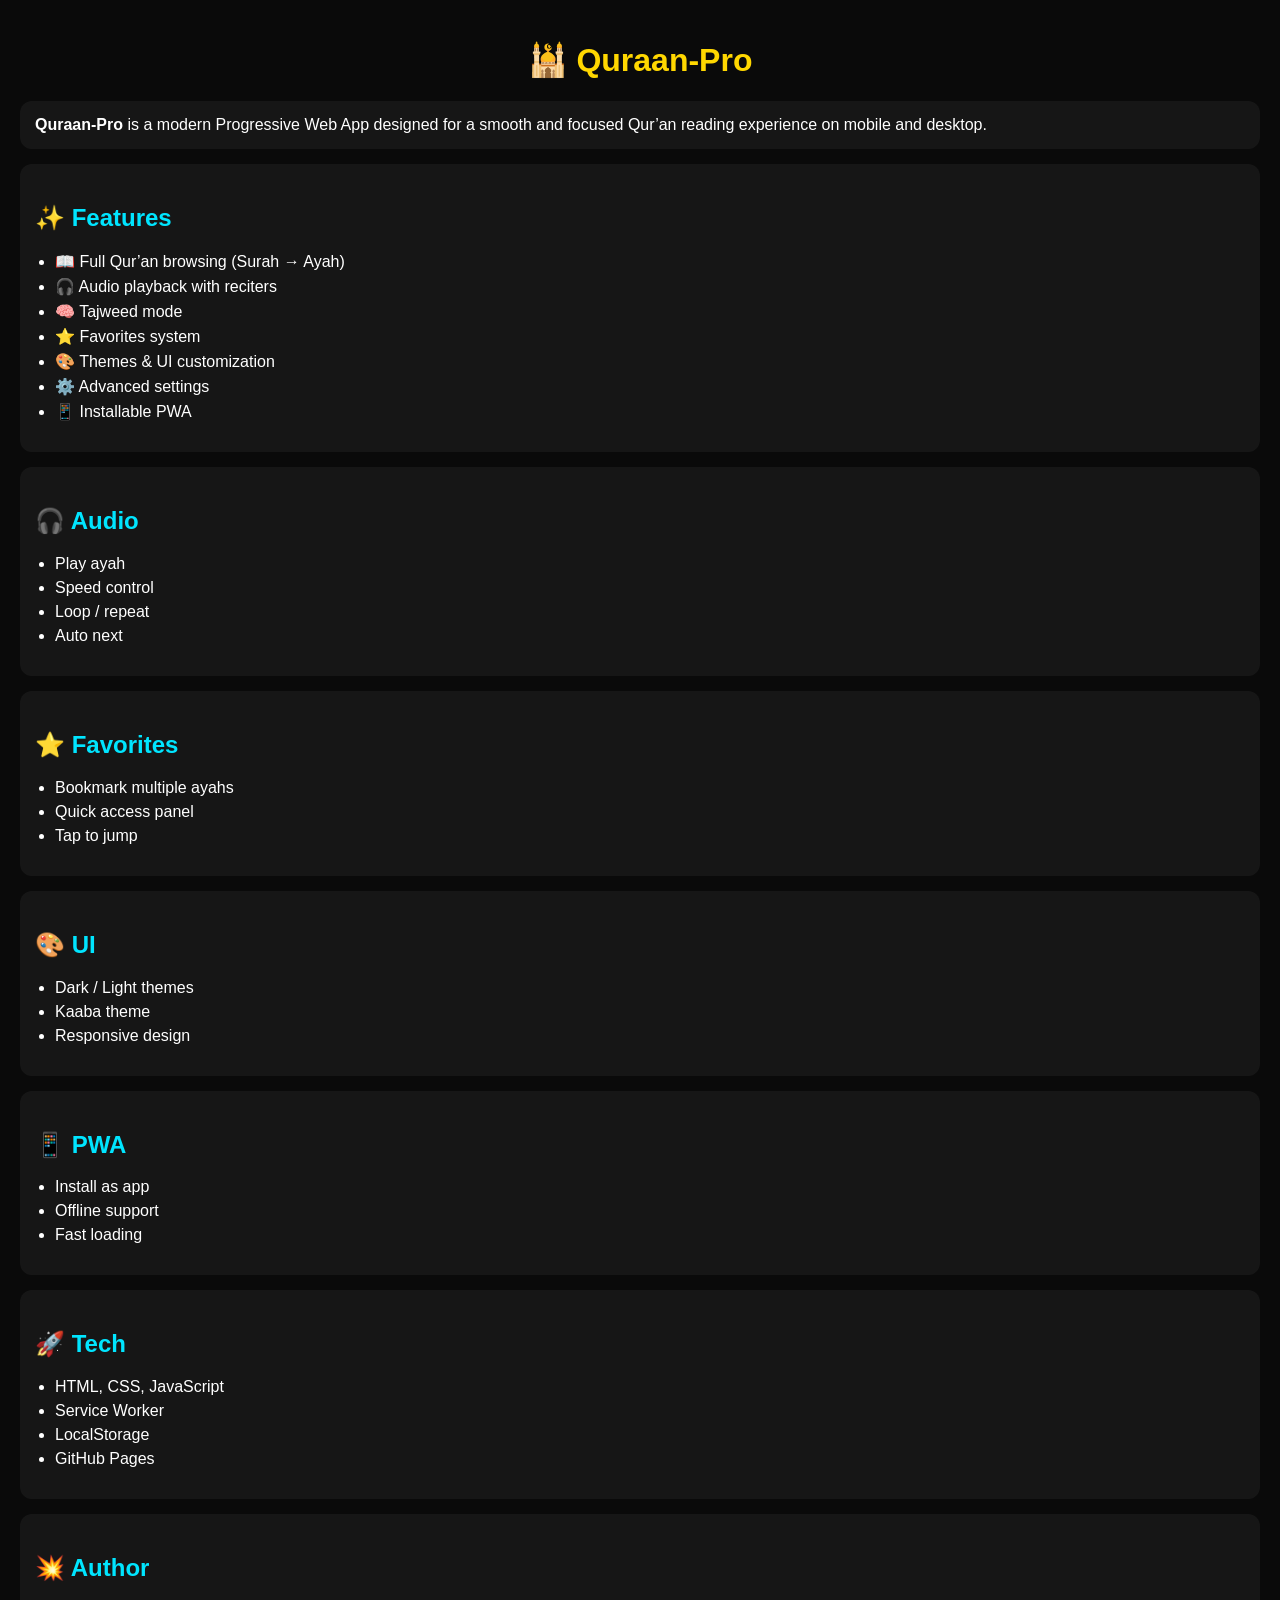
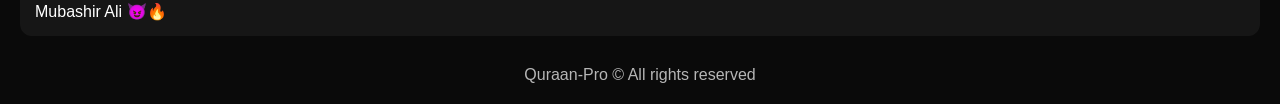
==== about.html @ 19497296 "Create about.html" ====
<!DOCTYPE html>
<html lang="en">
<head>
<meta charset="UTF-8">
<title>Quraan-Pro • About</title>

<style>
body{
 font-family:Arial;
 background:#0a0a0a;
 color:white;
 margin:0;
 padding:20px;
}

h1{
 color:gold;
 text-align:center;
}

h2{
 color:#00e5ff;
 margin-top:25px;
}

.section{
 background:rgba(255,255,255,0.05);
 padding:15px;
 border-radius:12px;
 margin-top:15px;
}

ul{
 padding-left:20px;
}

li{
 margin:6px 0;
}

.footer{
 text-align:center;
 margin-top:30px;
 opacity:0.7;
}
</style>
</head>

<body>

<h1>🕌 Quraan-Pro</h1>

<div class="section">
<b>Quraan-Pro</b> is a modern Progressive Web App designed for a smooth and focused Qur’an reading experience on mobile and desktop.
</div>

<div class="section">
<h2>✨ Features</h2>
<ul>
<li>📖 Full Qur’an browsing (Surah → Ayah)</li>
<li>🎧 Audio playback with reciters</li>
<li>🧠 Tajweed mode</li>
<li>⭐ Favorites system</li>
<li>🎨 Themes & UI customization</li>
<li>⚙️ Advanced settings</li>
<li>📱 Installable PWA</li>
</ul>
</div>

<div class="section">
<h2>🎧 Audio</h2>
<ul>
<li>Play ayah</li>
<li>Speed control</li>
<li>Loop / repeat</li>
<li>Auto next</li>
</ul>
</div>

<div class="section">
<h2>⭐ Favorites</h2>
<ul>
<li>Bookmark multiple ayahs</li>
<li>Quick access panel</li>
<li>Tap to jump</li>
</ul>
</div>

<div class="section">
<h2>🎨 UI</h2>
<ul>
<li>Dark / Light themes</li>
<li>Kaaba theme</li>
<li>Responsive design</li>
</ul>
</div>

<div class="section">
<h2>📱 PWA</h2>
<ul>
<li>Install as app</li>
<li>Offline support</li>
<li>Fast loading</li>
</ul>
</div>

<div class="section">
<h2>🚀 Tech</h2>
<ul>
<li>HTML, CSS, JavaScript</li>
<li>Service Worker</li>
<li>LocalStorage</li>
<li>GitHub Pages</li>
</ul>
</div>

<div class="section">
<h2>💥 Author</h2>
Mubashir Ali 😈🔥
</div>

<div class="footer">
Quraan-Pro © All rights reserved
</div>

</body>
</html>
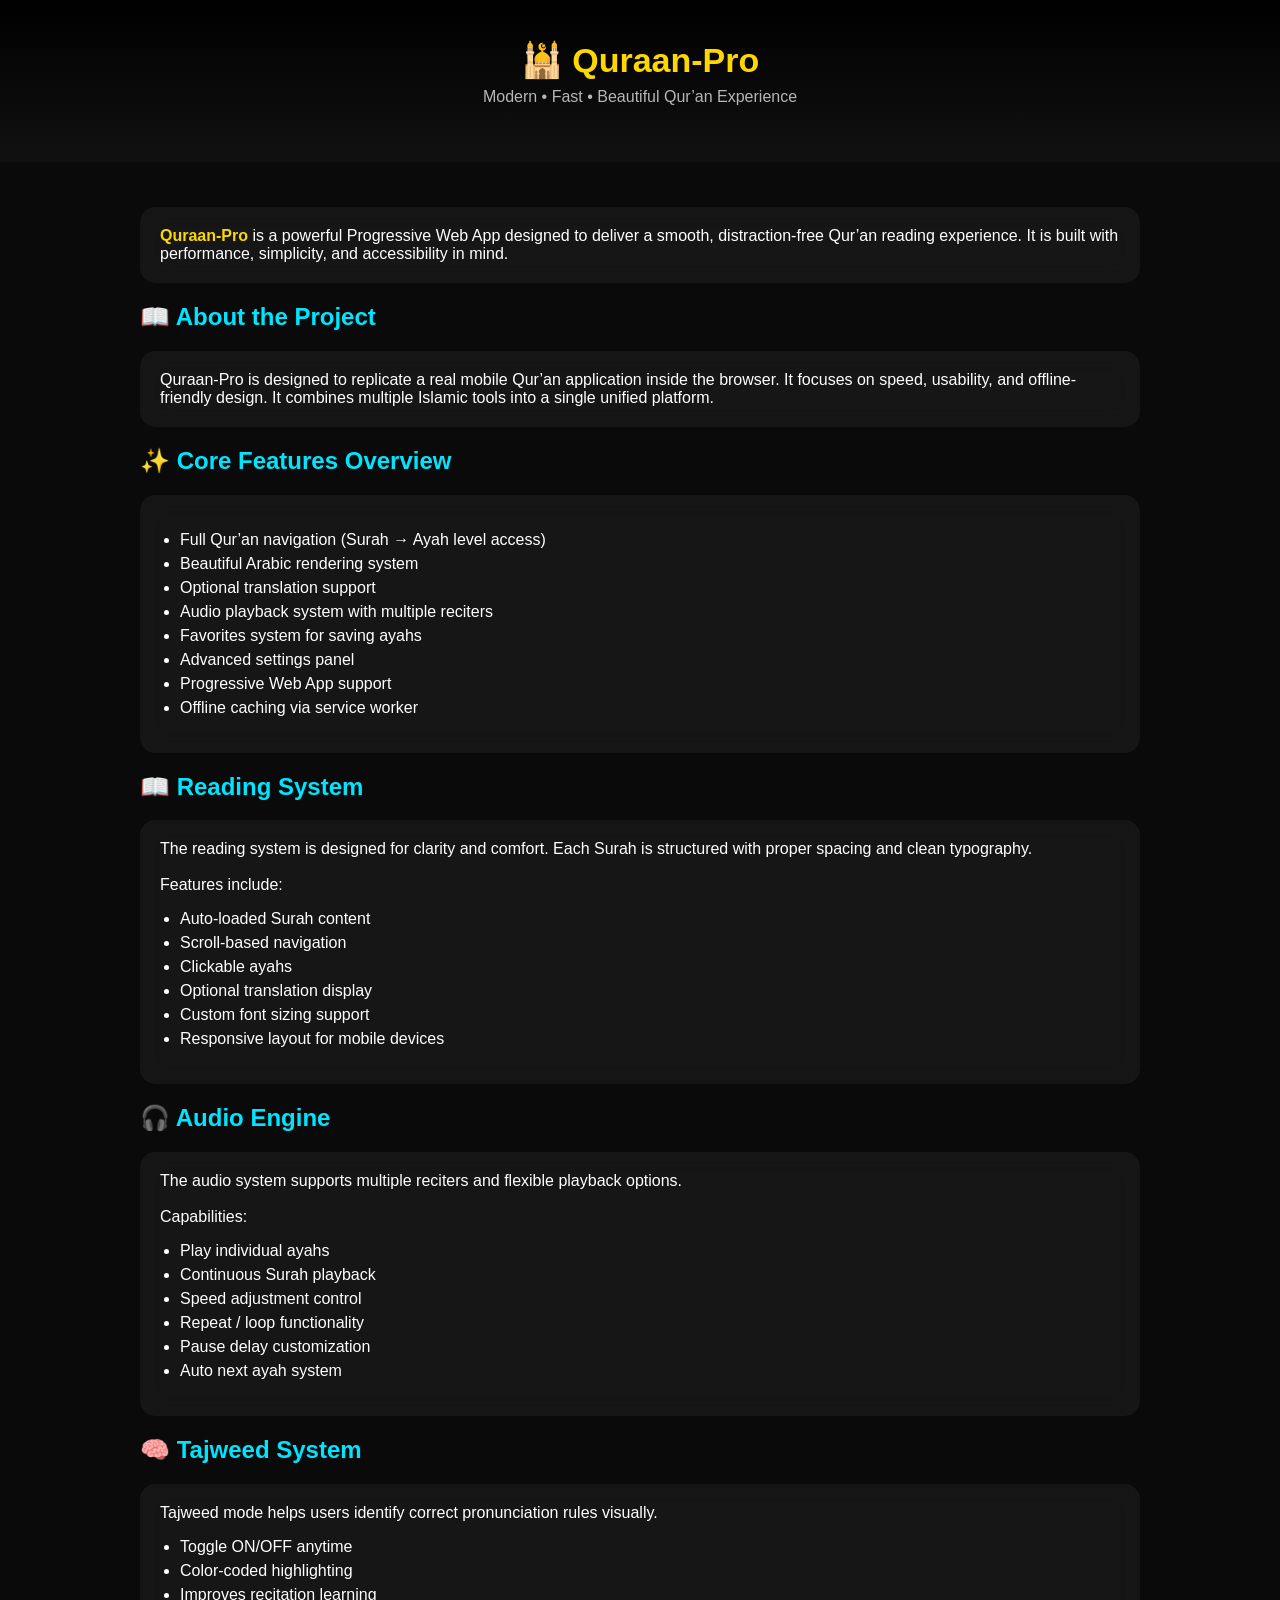
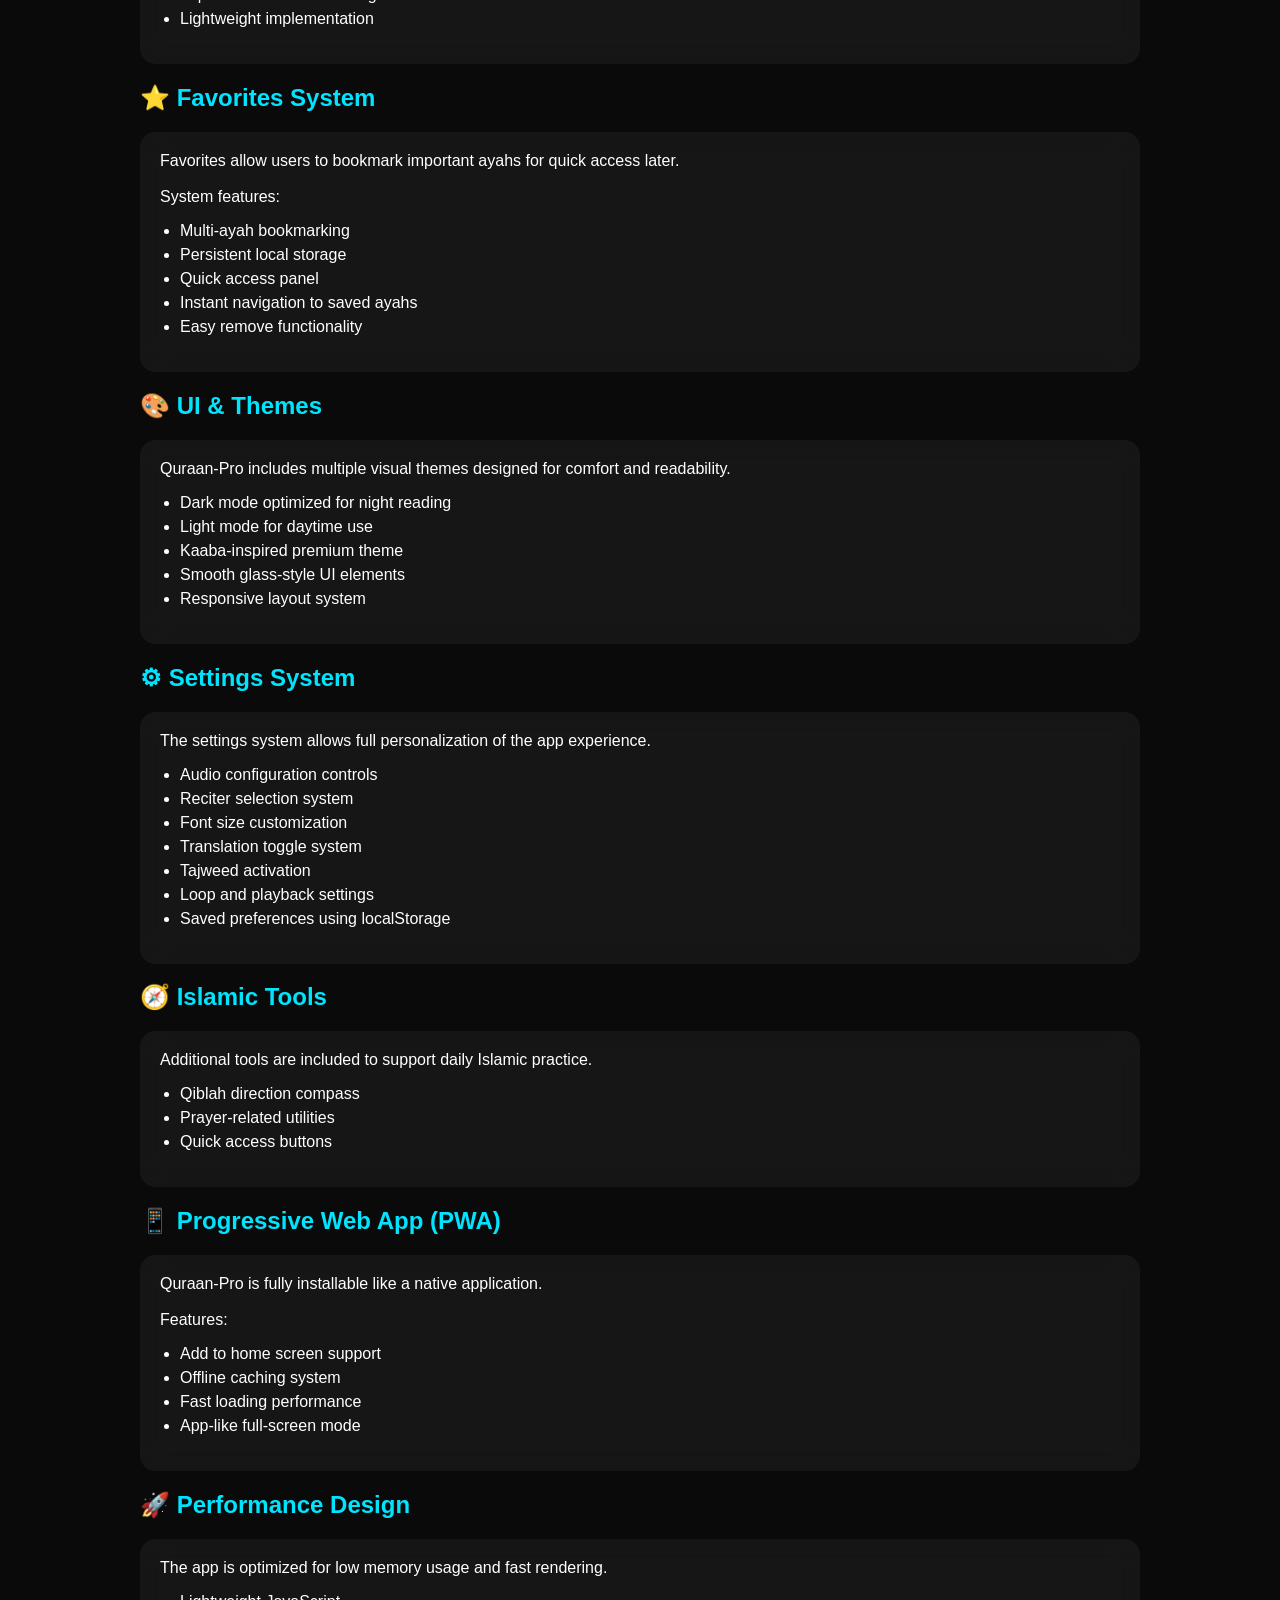
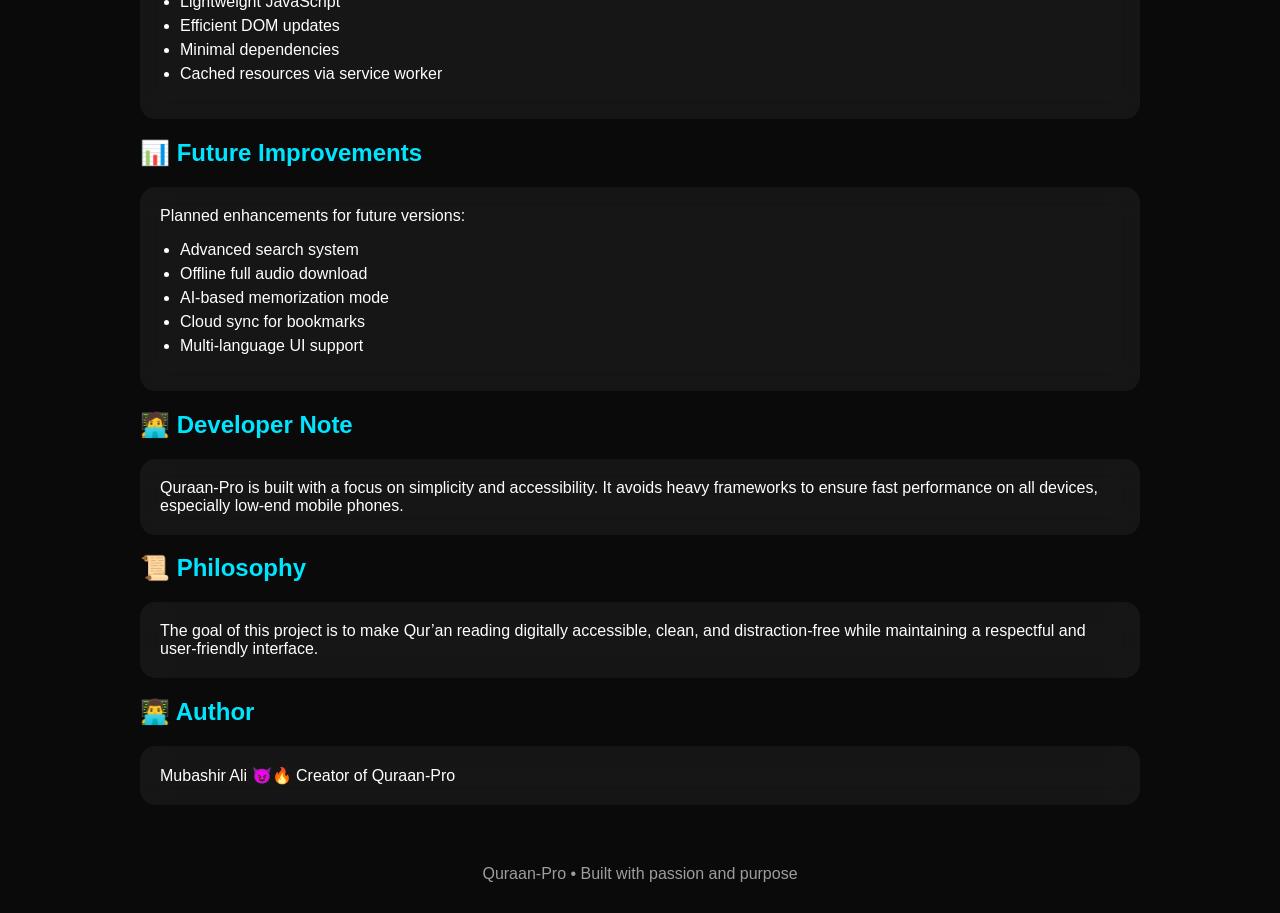
==== commit f4e4e3d0: "Update about.html" ====
--- a/about.html
+++ b/about.html
@@ -3,33 +3,90 @@
 <head>
 <meta charset="UTF-8">
 <title>Quraan-Pro • About</title>
+<meta name="viewport" content="width=device-width, initial-scale=1.0">
 
 <style>
 body{
- font-family:Arial;
+ margin:0;
+ font-family:Segoe UI, Arial;
  background:#0a0a0a;
- color:white;
+ color:#fff;
+}
+
+/* HEADER */
+header{
+ text-align:center;
+ padding:40px 10px;
+ background:linear-gradient(180deg,#000,#111);
+ animation:fadeIn 1s ease;
+}
+
+header h1{
+ color:gold;
+ font-size:34px;
  margin:0;
+}
+
+header p{
+ opacity:0.7;
+ margin-top:8px;
+}
+
+/* SECTION */
+.section{
+ padding:30px 20px;
+ max-width:1000px;
+ margin:auto;
+}
+
+/* CARD */
+.card{
+ background:rgba(255,255,255,0.05);
+ border-radius:15px;
  padding:20px;
-}
-
-h1{
- color:gold;
+ margin-top:15px;
+ backdrop-filter:blur(12px);
+ transition:0.3s;
+ animation:fadeUp 1s ease;
+}
+
+.card:hover{
+ transform:translateY(-5px) scale(1.01);
+ background:rgba(255,255,255,0.08);
+}
+
+/* GRID */
+.grid{
+ display:grid;
+ grid-template-columns:repeat(auto-fit,minmax(200px,1fr));
+ gap:15px;
+}
+
+.feature{
+ background:rgba(255,255,255,0.08);
+ padding:15px;
+ border-radius:12px;
  text-align:center;
-}
-
+ transition:0.3s;
+}
+
+.feature:hover{
+ transform:scale(1.05);
+ background:rgba(255,255,255,0.12);
+}
+
+.feature span{
+ font-size:24px;
+ display:block;
+ margin-bottom:6px;
+}
+
+/* HEADINGS */
 h2{
  color:#00e5ff;
- margin-top:25px;
-}
-
-.section{
- background:rgba(255,255,255,0.05);
- padding:15px;
- border-radius:12px;
- margin-top:15px;
-}
-
+}
+
+/* LIST */
 ul{
  padding-left:20px;
 }
@@ -38,90 +95,218 @@
  margin:6px 0;
 }
 
-.footer{
+/* FOOTER */
+footer{
  text-align:center;
- margin-top:30px;
- opacity:0.7;
-}
+ padding:30px;
+ opacity:0.6;
+}
+
+/* ANIMATIONS (NO JS) */
+@keyframes fadeIn{
+ from{opacity:0;}
+ to{opacity:1;}
+}
+
+@keyframes fadeUp{
+ from{
+  opacity:0;
+  transform:translateY(40px);
+ }
+ to{
+  opacity:1;
+  transform:translateY(0);
+ }
+}
+
+/* STAGGER EFFECT */
+.card:nth-child(1){animation-delay:0.1s}
+.card:nth-child(2){animation-delay:0.2s}
+.card:nth-child(3){animation-delay:0.3s}
+.card:nth-child(4){animation-delay:0.4s}
+.card:nth-child(5){animation-delay:0.5s}
 </style>
 </head>
 
 <body>
 
+<header>
 <h1>🕌 Quraan-Pro</h1>
+<p>Modern • Fast • Beautiful Qur’an Experience</p>
+</header>
 
 <div class="section">
-<b>Quraan-Pro</b> is a modern Progressive Web App designed for a smooth and focused Qur’an reading experience on mobile and desktop.
-</div>
-
-<div class="section">
-<h2>✨ Features</h2>
-<ul>
-<li>📖 Full Qur’an browsing (Surah → Ayah)</li>
-<li>🎧 Audio playback with reciters</li>
-<li>🧠 Tajweed mode</li>
-<li>⭐ Favorites system</li>
-<li>🎨 Themes & UI customization</li>
-<li>⚙️ Advanced settings</li>
-<li>📱 Installable PWA</li>
-</ul>
-</div>
-
-<div class="section">
-<h2>🎧 Audio</h2>
-<ul>
-<li>Play ayah</li>
-<li>Speed control</li>
-<li>Loop / repeat</li>
-<li>Auto next</li>
-</ul>
-</div>
-
-<div class="section">
-<h2>⭐ Favorites</h2>
-<ul>
-<li>Bookmark multiple ayahs</li>
+
+<div class="card">
+<b style="color:gold;">Quraan-Pro</b> is a powerful Progressive Web App designed to deliver a smooth, distraction-free Qur’an reading experience. It is built with performance, simplicity, and accessibility in mind.
+</div>
+
+<h2>📖 About the Project</h2>
+<div class="card">
+Quraan-Pro is designed to replicate a real mobile Qur’an application inside the browser. It focuses on speed, usability, and offline-friendly design. It combines multiple Islamic tools into a single unified platform.
+</div>
+
+<h2>✨ Core Features Overview</h2>
+<div class="card">
+<ul>
+<li>Full Qur’an navigation (Surah → Ayah level access)</li>
+<li>Beautiful Arabic rendering system</li>
+<li>Optional translation support</li>
+<li>Audio playback system with multiple reciters</li>
+<li>Favorites system for saving ayahs</li>
+<li>Advanced settings panel</li>
+<li>Progressive Web App support</li>
+<li>Offline caching via service worker</li>
+</ul>
+</div>
+
+<h2>📖 Reading System</h2>
+<div class="card">
+The reading system is designed for clarity and comfort. Each Surah is structured with proper spacing and clean typography.
+<br><br>
+Features include:
+<ul>
+<li>Auto-loaded Surah content</li>
+<li>Scroll-based navigation</li>
+<li>Clickable ayahs</li>
+<li>Optional translation display</li>
+<li>Custom font sizing support</li>
+<li>Responsive layout for mobile devices</li>
+</ul>
+</div>
+
+<h2>🎧 Audio Engine</h2>
+<div class="card">
+The audio system supports multiple reciters and flexible playback options.
+<br><br>
+Capabilities:
+<ul>
+<li>Play individual ayahs</li>
+<li>Continuous Surah playback</li>
+<li>Speed adjustment control</li>
+<li>Repeat / loop functionality</li>
+<li>Pause delay customization</li>
+<li>Auto next ayah system</li>
+</ul>
+</div>
+
+<h2>🧠 Tajweed System</h2>
+<div class="card">
+Tajweed mode helps users identify correct pronunciation rules visually.
+<ul>
+<li>Toggle ON/OFF anytime</li>
+<li>Color-coded highlighting</li>
+<li>Improves recitation learning</li>
+<li>Lightweight implementation</li>
+</ul>
+</div>
+
+<h2>⭐ Favorites System</h2>
+<div class="card">
+Favorites allow users to bookmark important ayahs for quick access later.
+<br><br>
+System features:
+<ul>
+<li>Multi-ayah bookmarking</li>
+<li>Persistent local storage</li>
 <li>Quick access panel</li>
-<li>Tap to jump</li>
-</ul>
-</div>
-
-<div class="section">
-<h2>🎨 UI</h2>
-<ul>
-<li>Dark / Light themes</li>
-<li>Kaaba theme</li>
-<li>Responsive design</li>
-</ul>
-</div>
-
-<div class="section">
-<h2>📱 PWA</h2>
-<ul>
-<li>Install as app</li>
-<li>Offline support</li>
-<li>Fast loading</li>
-</ul>
-</div>
-
-<div class="section">
-<h2>🚀 Tech</h2>
-<ul>
-<li>HTML, CSS, JavaScript</li>
-<li>Service Worker</li>
-<li>LocalStorage</li>
-<li>GitHub Pages</li>
-</ul>
-</div>
-
-<div class="section">
-<h2>💥 Author</h2>
-Mubashir Ali 😈🔥
-</div>
-
-<div class="footer">
-Quraan-Pro © All rights reserved
-</div>
-
+<li>Instant navigation to saved ayahs</li>
+<li>Easy remove functionality</li>
+</ul>
+</div>
+
+<h2>🎨 UI & Themes</h2>
+<div class="card">
+Quraan-Pro includes multiple visual themes designed for comfort and readability.
+<ul>
+<li>Dark mode optimized for night reading</li>
+<li>Light mode for daytime use</li>
+<li>Kaaba-inspired premium theme</li>
+<li>Smooth glass-style UI elements</li>
+<li>Responsive layout system</li>
+</ul>
+</div>
+
+<h2>⚙ Settings System</h2>
+<div class="card">
+The settings system allows full personalization of the app experience.
+<ul>
+<li>Audio configuration controls</li>
+<li>Reciter selection system</li>
+<li>Font size customization</li>
+<li>Translation toggle system</li>
+<li>Tajweed activation</li>
+<li>Loop and playback settings</li>
+<li>Saved preferences using localStorage</li>
+</ul>
+</div>
+
+<h2>🧭 Islamic Tools</h2>
+<div class="card">
+Additional tools are included to support daily Islamic practice.
+<ul>
+<li>Qiblah direction compass</li>
+<li>Prayer-related utilities</li>
+<li>Quick access buttons</li>
+</ul>
+</div>
+
+<h2>📱 Progressive Web App (PWA)</h2>
+<div class="card">
+Quraan-Pro is fully installable like a native application.
+<br><br>
+Features:
+<ul>
+<li>Add to home screen support</li>
+<li>Offline caching system</li>
+<li>Fast loading performance</li>
+<li>App-like full-screen mode</li>
+</ul>
+</div>
+
+<h2>🚀 Performance Design</h2>
+<div class="card">
+The app is optimized for low memory usage and fast rendering.
+<ul>
+<li>Lightweight JavaScript</li>
+<li>Efficient DOM updates</li>
+<li>Minimal dependencies</li>
+<li>Cached resources via service worker</li>
+</ul>
+</div>
+
+<h2>📊 Future Improvements</h2>
+<div class="card">
+Planned enhancements for future versions:
+<ul>
+<li>Advanced search system</li>
+<li>Offline full audio download</li>
+<li>AI-based memorization mode</li>
+<li>Cloud sync for bookmarks</li>
+<li>Multi-language UI support</li>
+</ul>
+</div>
+
+<h2>🧑‍💻 Developer Note</h2>
+<div class="card">
+Quraan-Pro is built with a focus on simplicity and accessibility. It avoids heavy frameworks to ensure fast performance on all devices, especially low-end mobile phones.
+</div>
+
+<h2>📜 Philosophy</h2>
+<div class="card">
+The goal of this project is to make Qur’an reading digitally accessible, clean, and distraction-free while maintaining a respectful and user-friendly interface.
+</div>
+
+<h2>👨‍💻 Author</h2>
+<div class="card">
+Mubashir Ali 😈🔥  
+Creator of Quraan-Pro
+</div>
+
+</div>
+
+<footer>
+Quraan-Pro • Built with passion and purpose
+</footer>
 </body>
 </html>
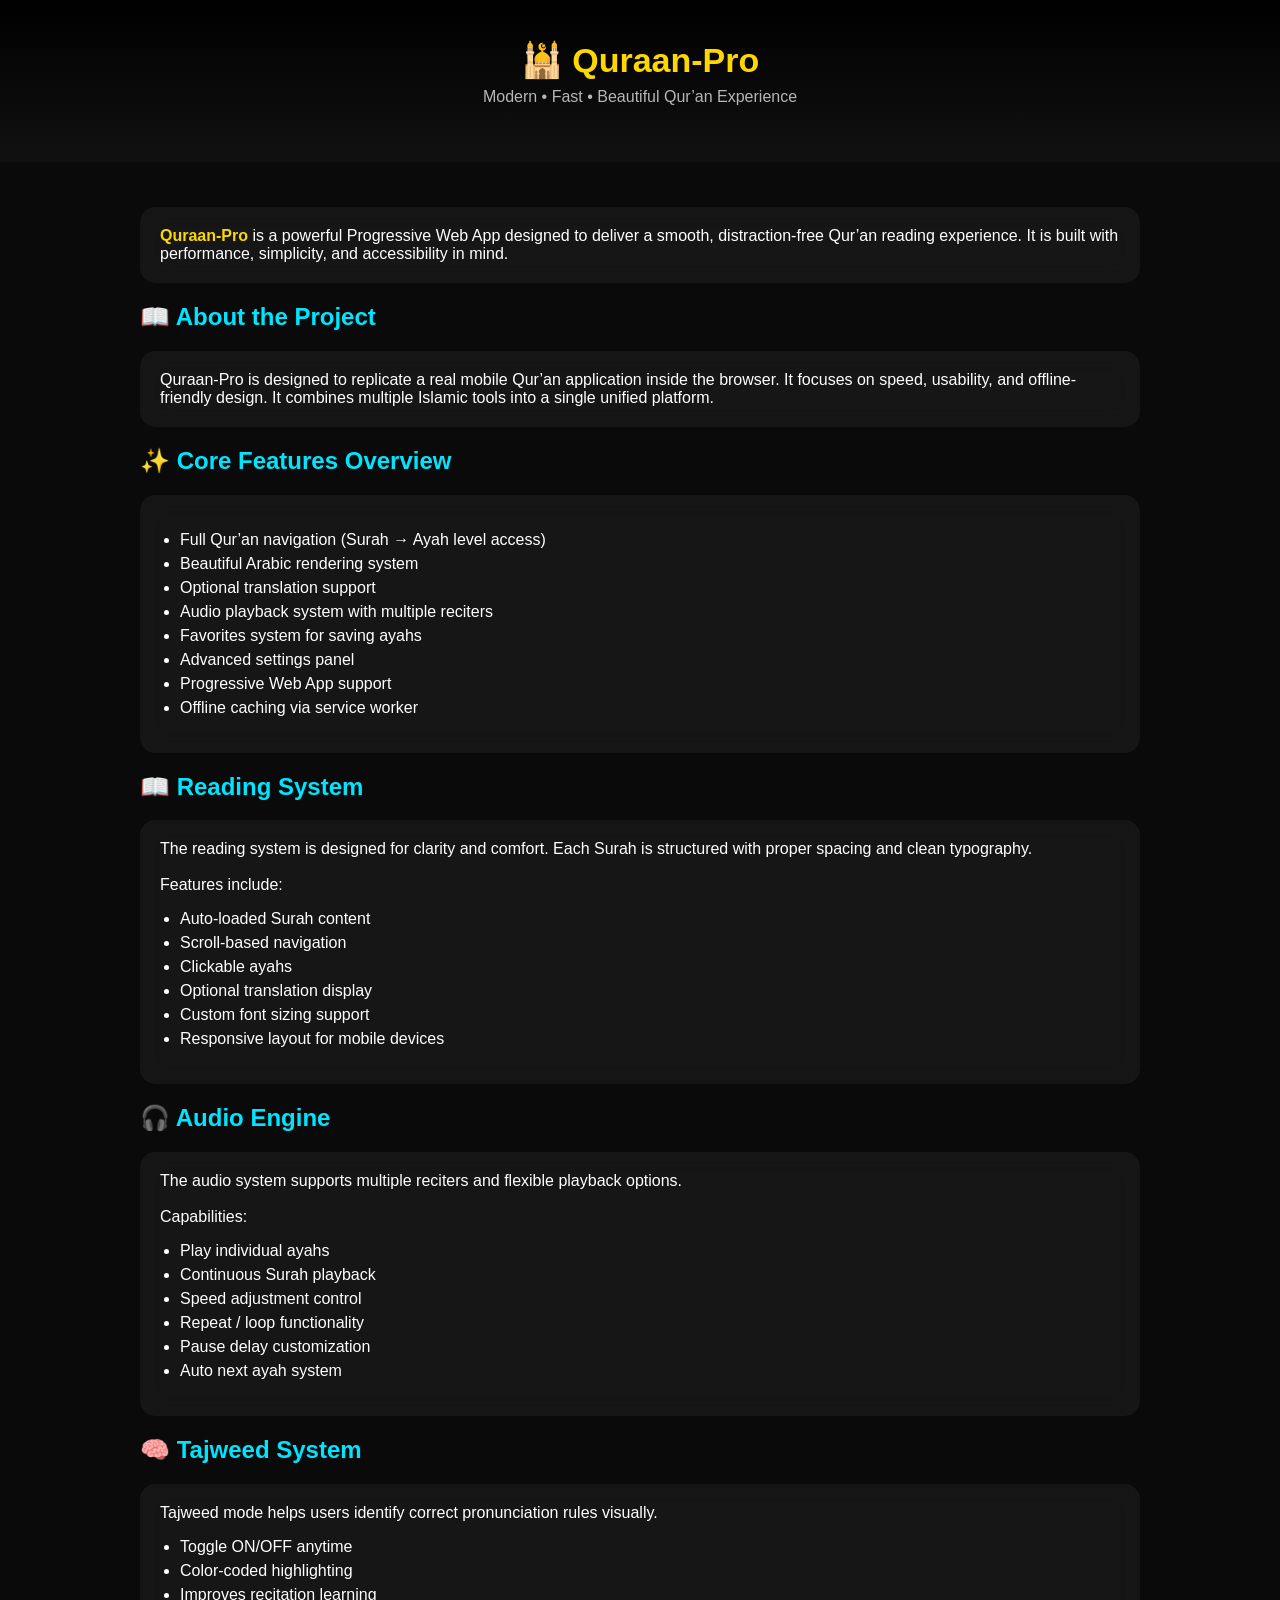
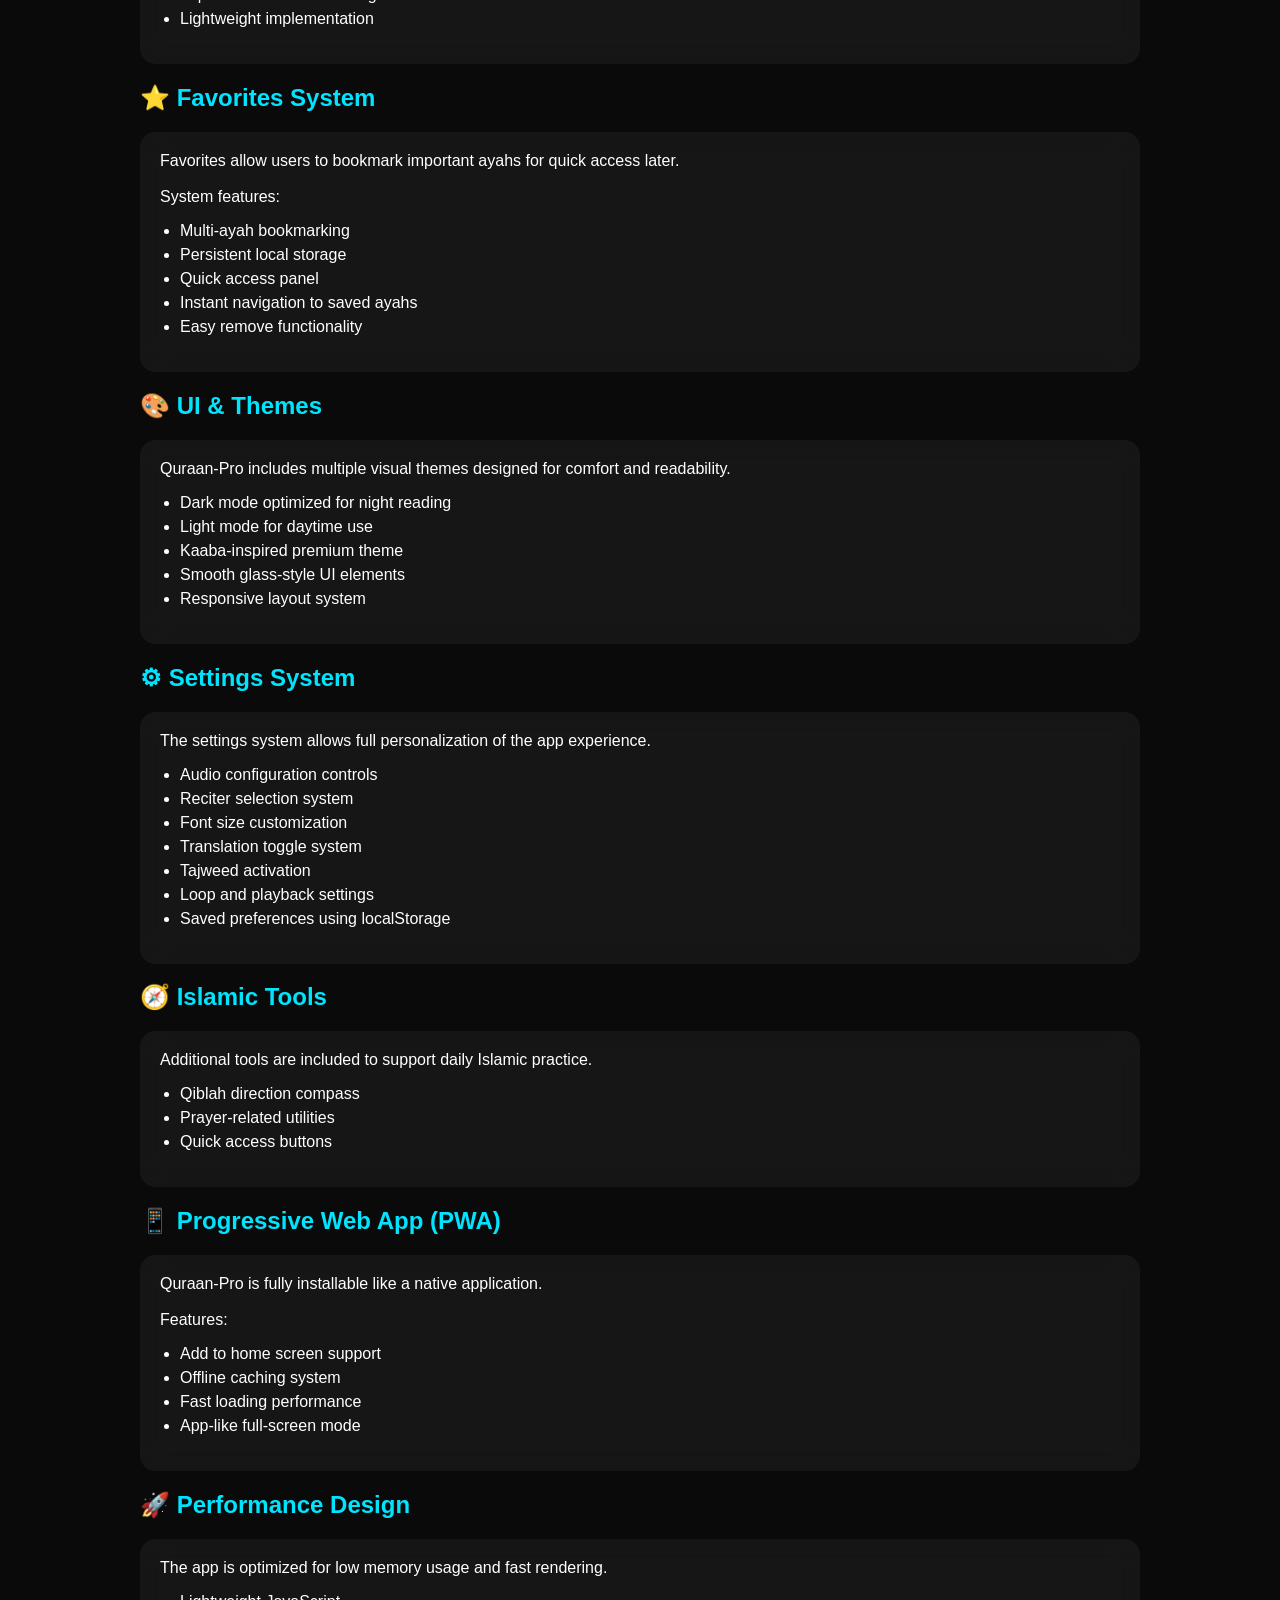
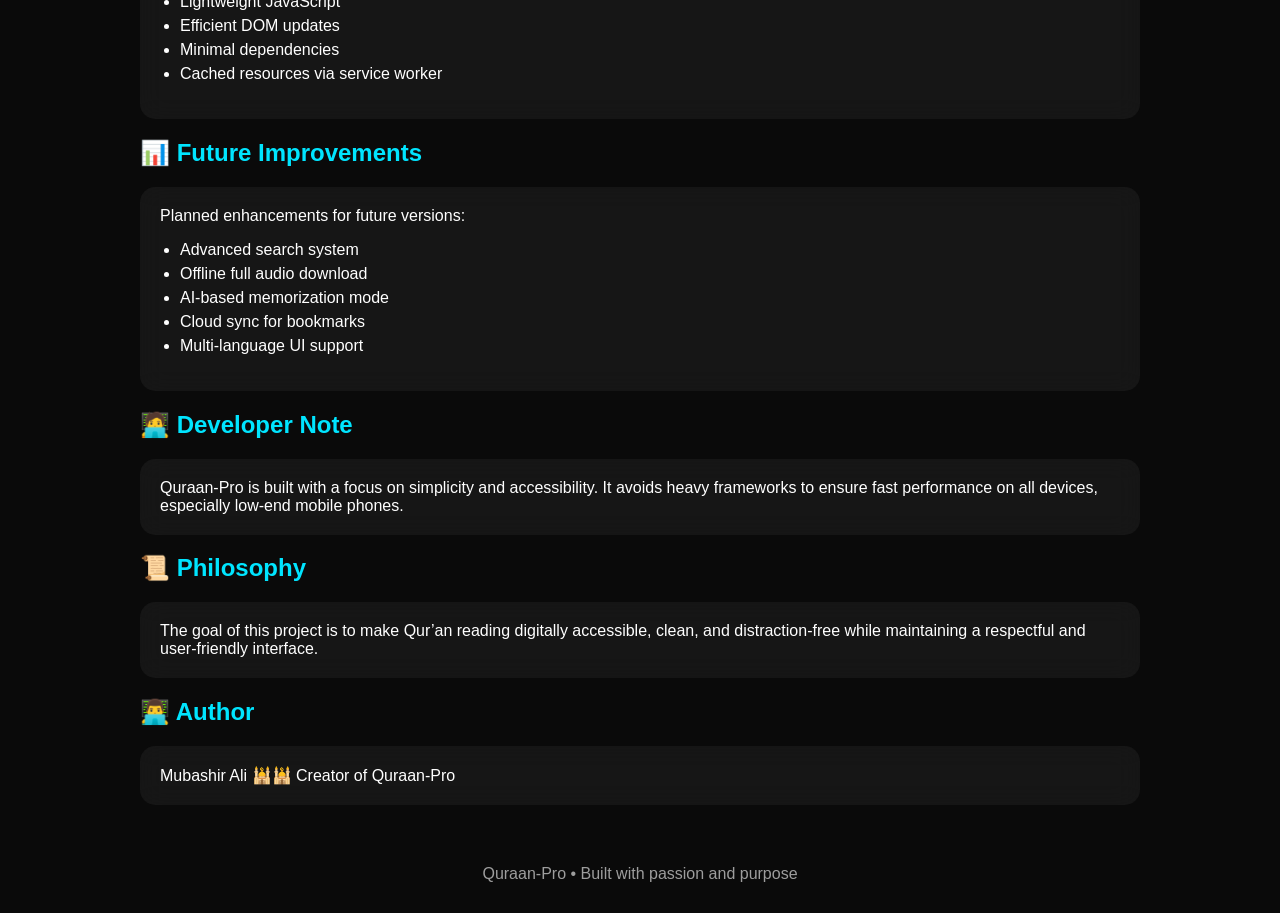
==== commit 9325ae4e: "Update about.html" ====
--- a/about.html
+++ b/about.html
@@ -299,7 +299,7 @@
 
 <h2>👨‍💻 Author</h2>
 <div class="card">
-Mubashir Ali 😈🔥  
+Mubashir Ali 🕌🕌  
 Creator of Quraan-Pro
 </div>
 
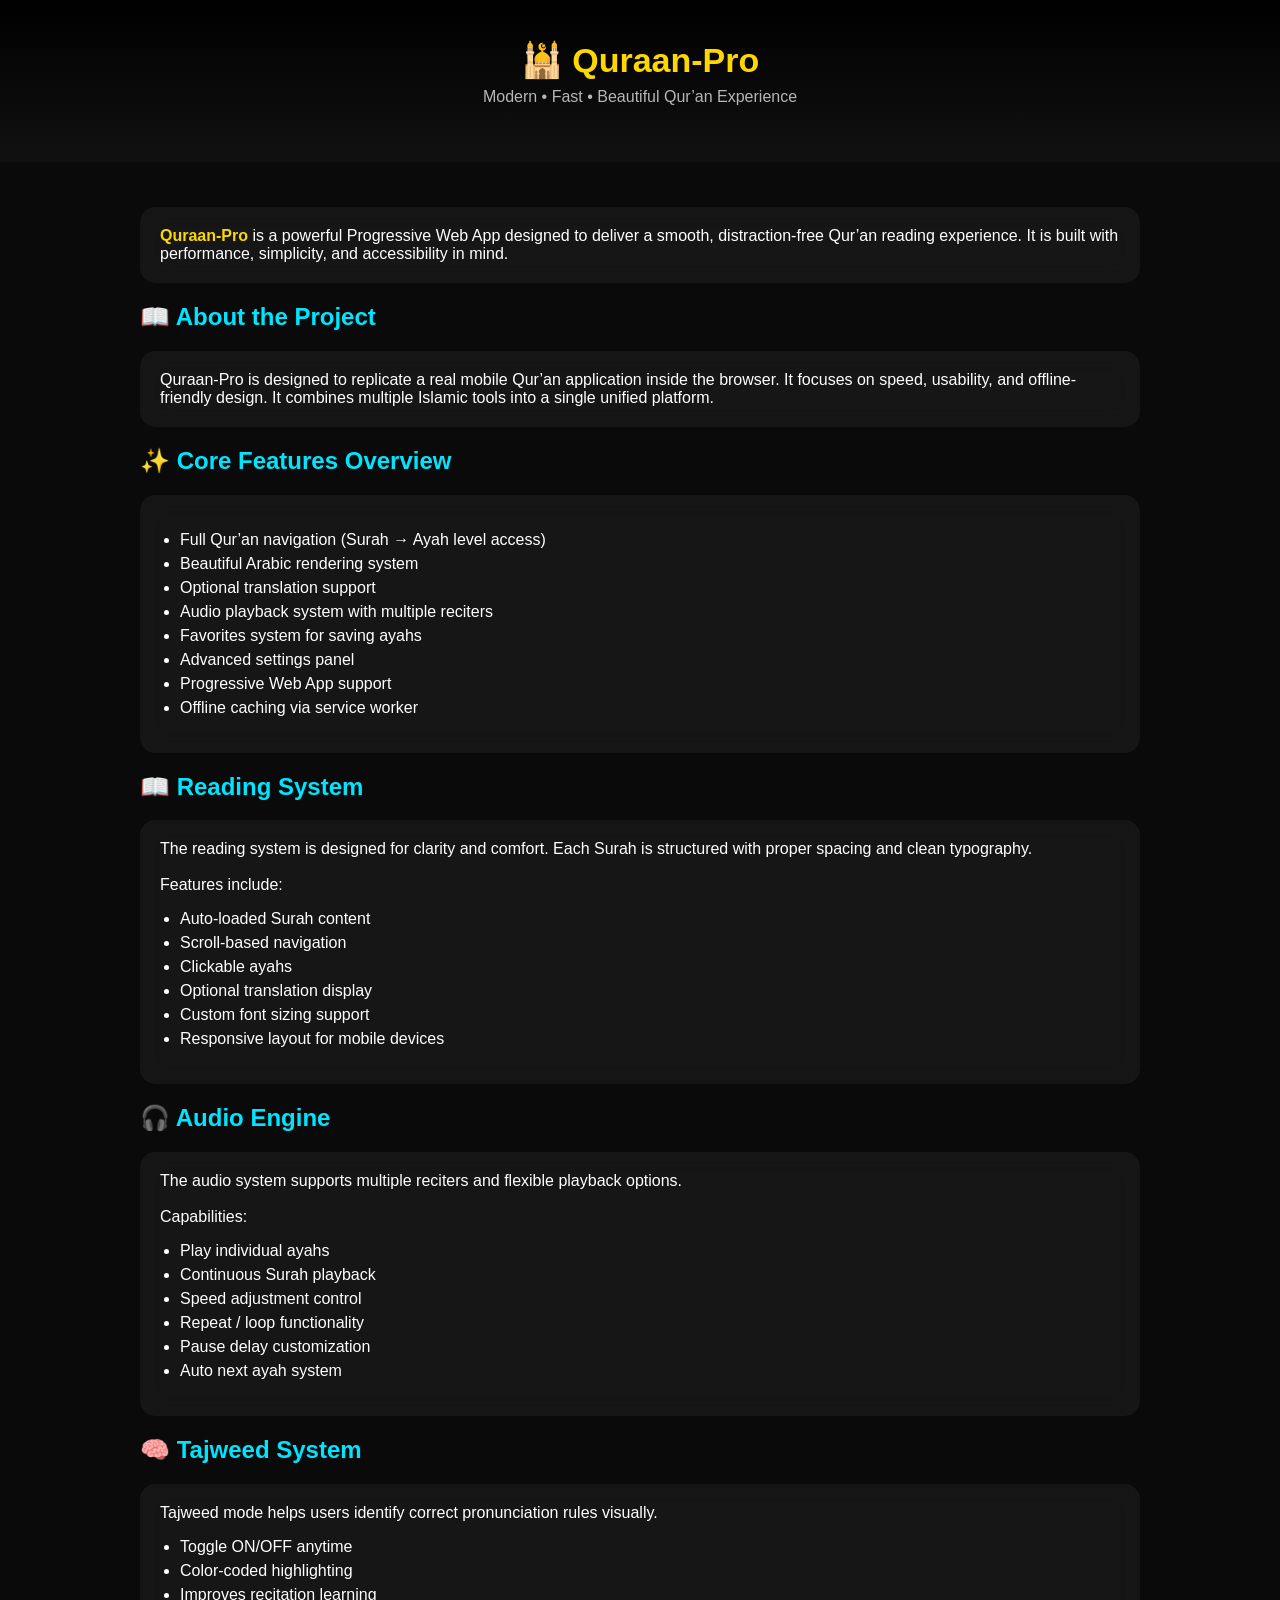
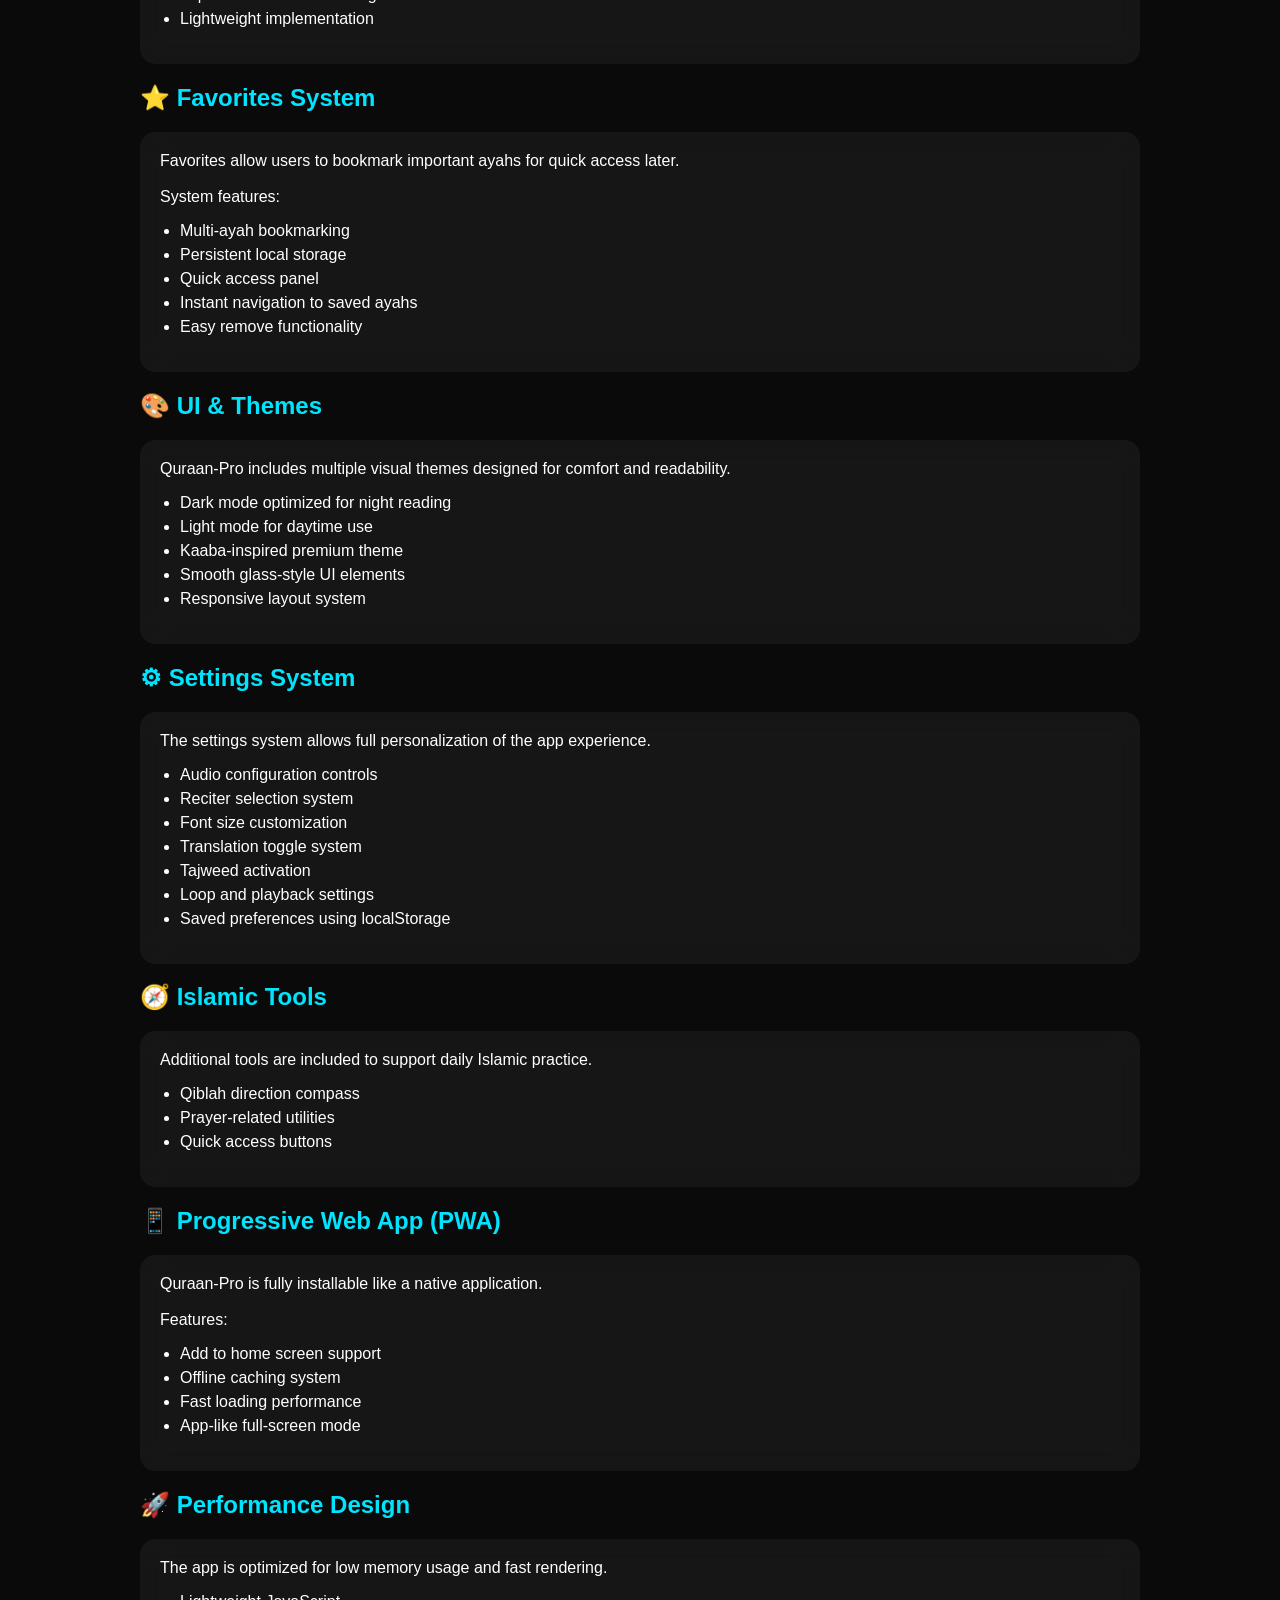
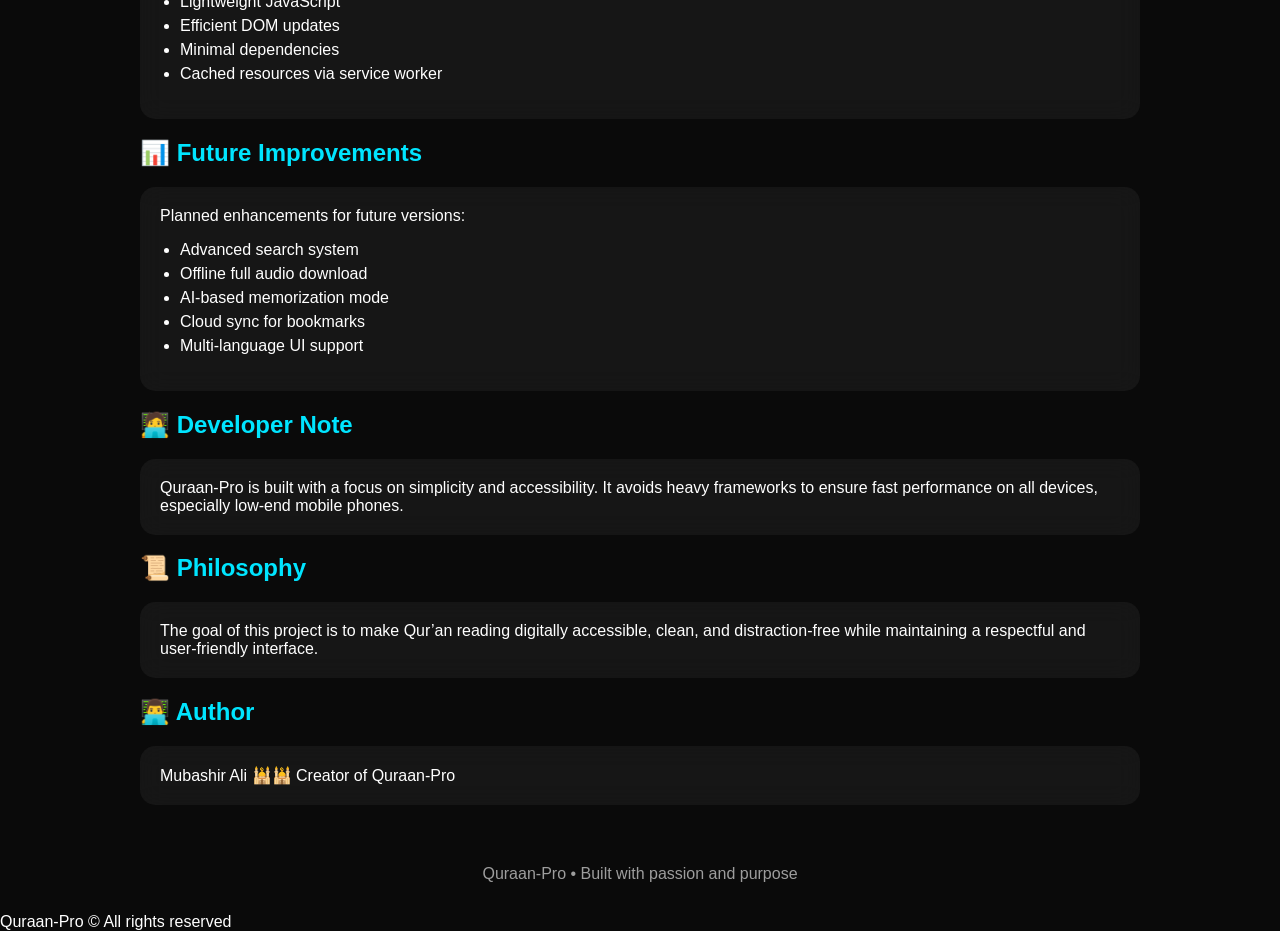
==== commit 63e282d3: "Update about.html" ====
--- a/about.html
+++ b/about.html
@@ -308,5 +308,9 @@
 <footer>
 Quraan-Pro • Built with passion and purpose
 </footer>
+ <div class="footer">
+Quraan-Pro © All rights reserved
+</div>
+
 </body>
 </html>
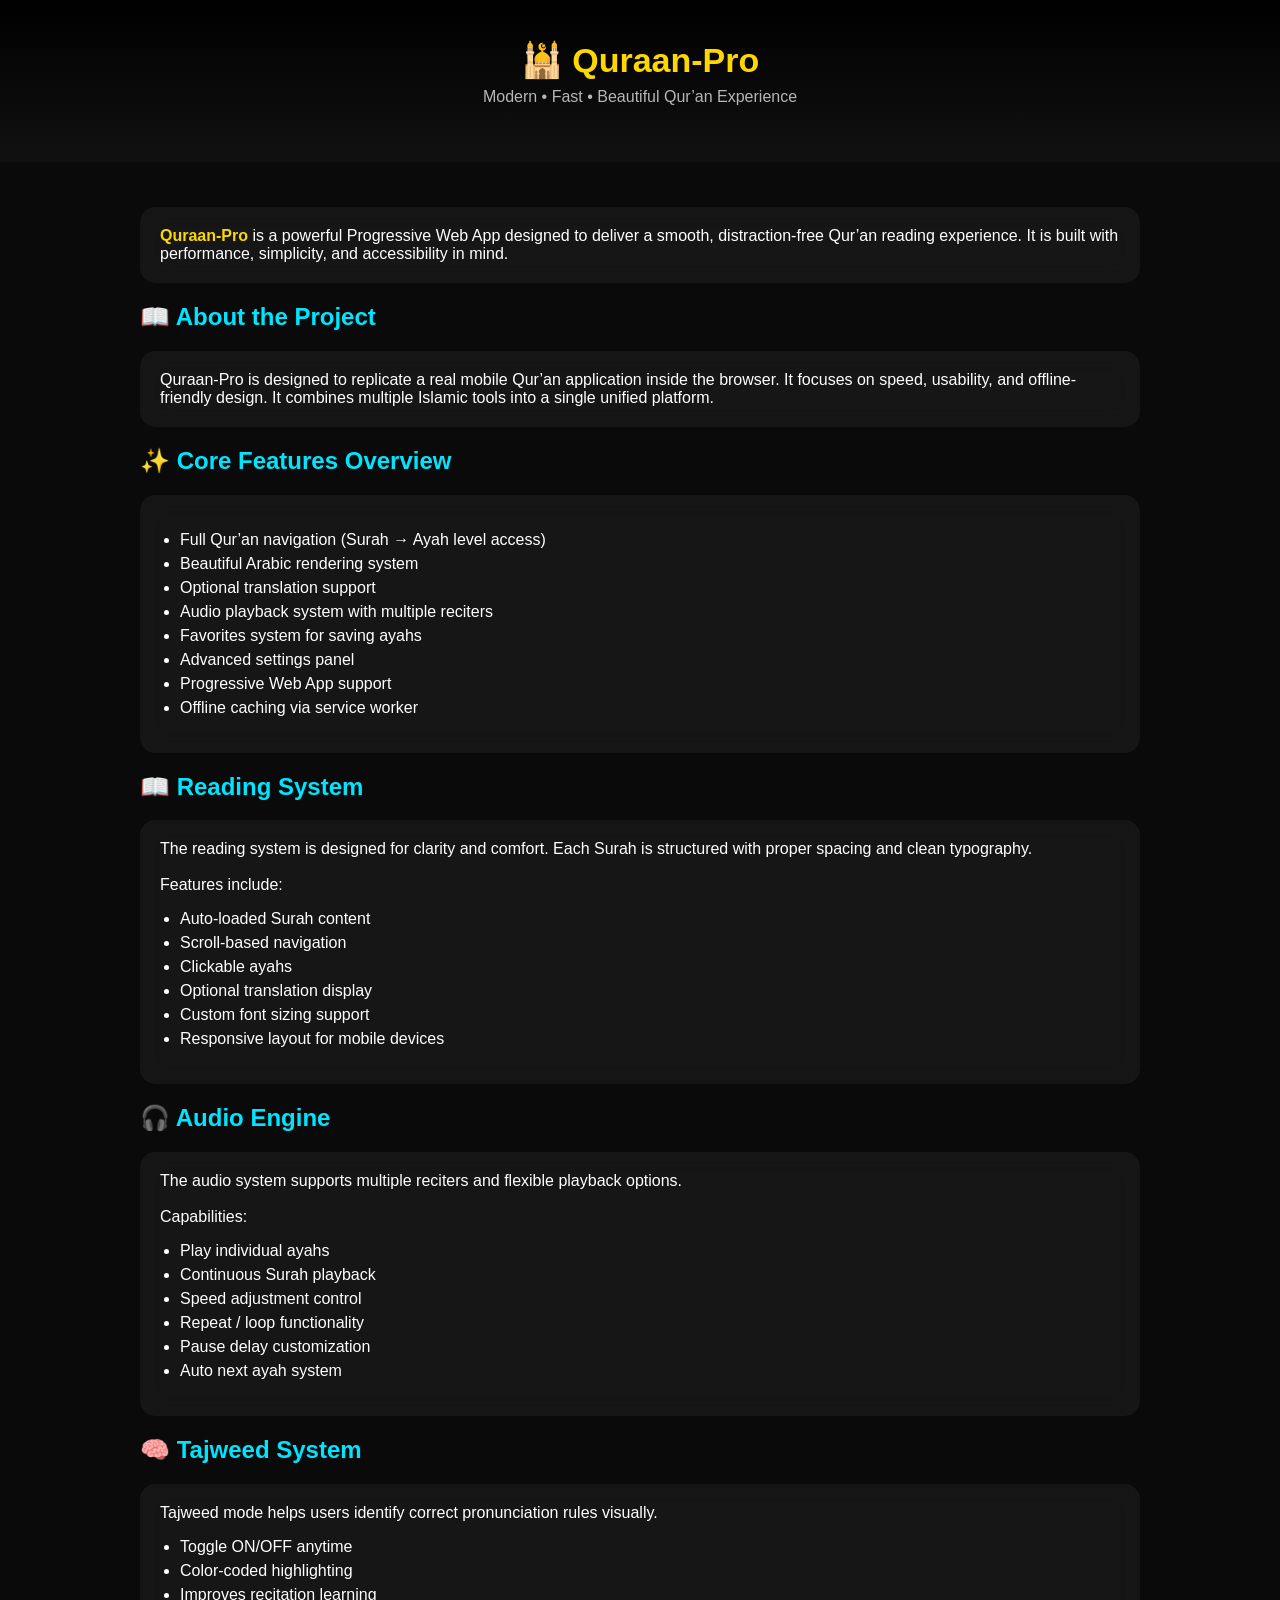
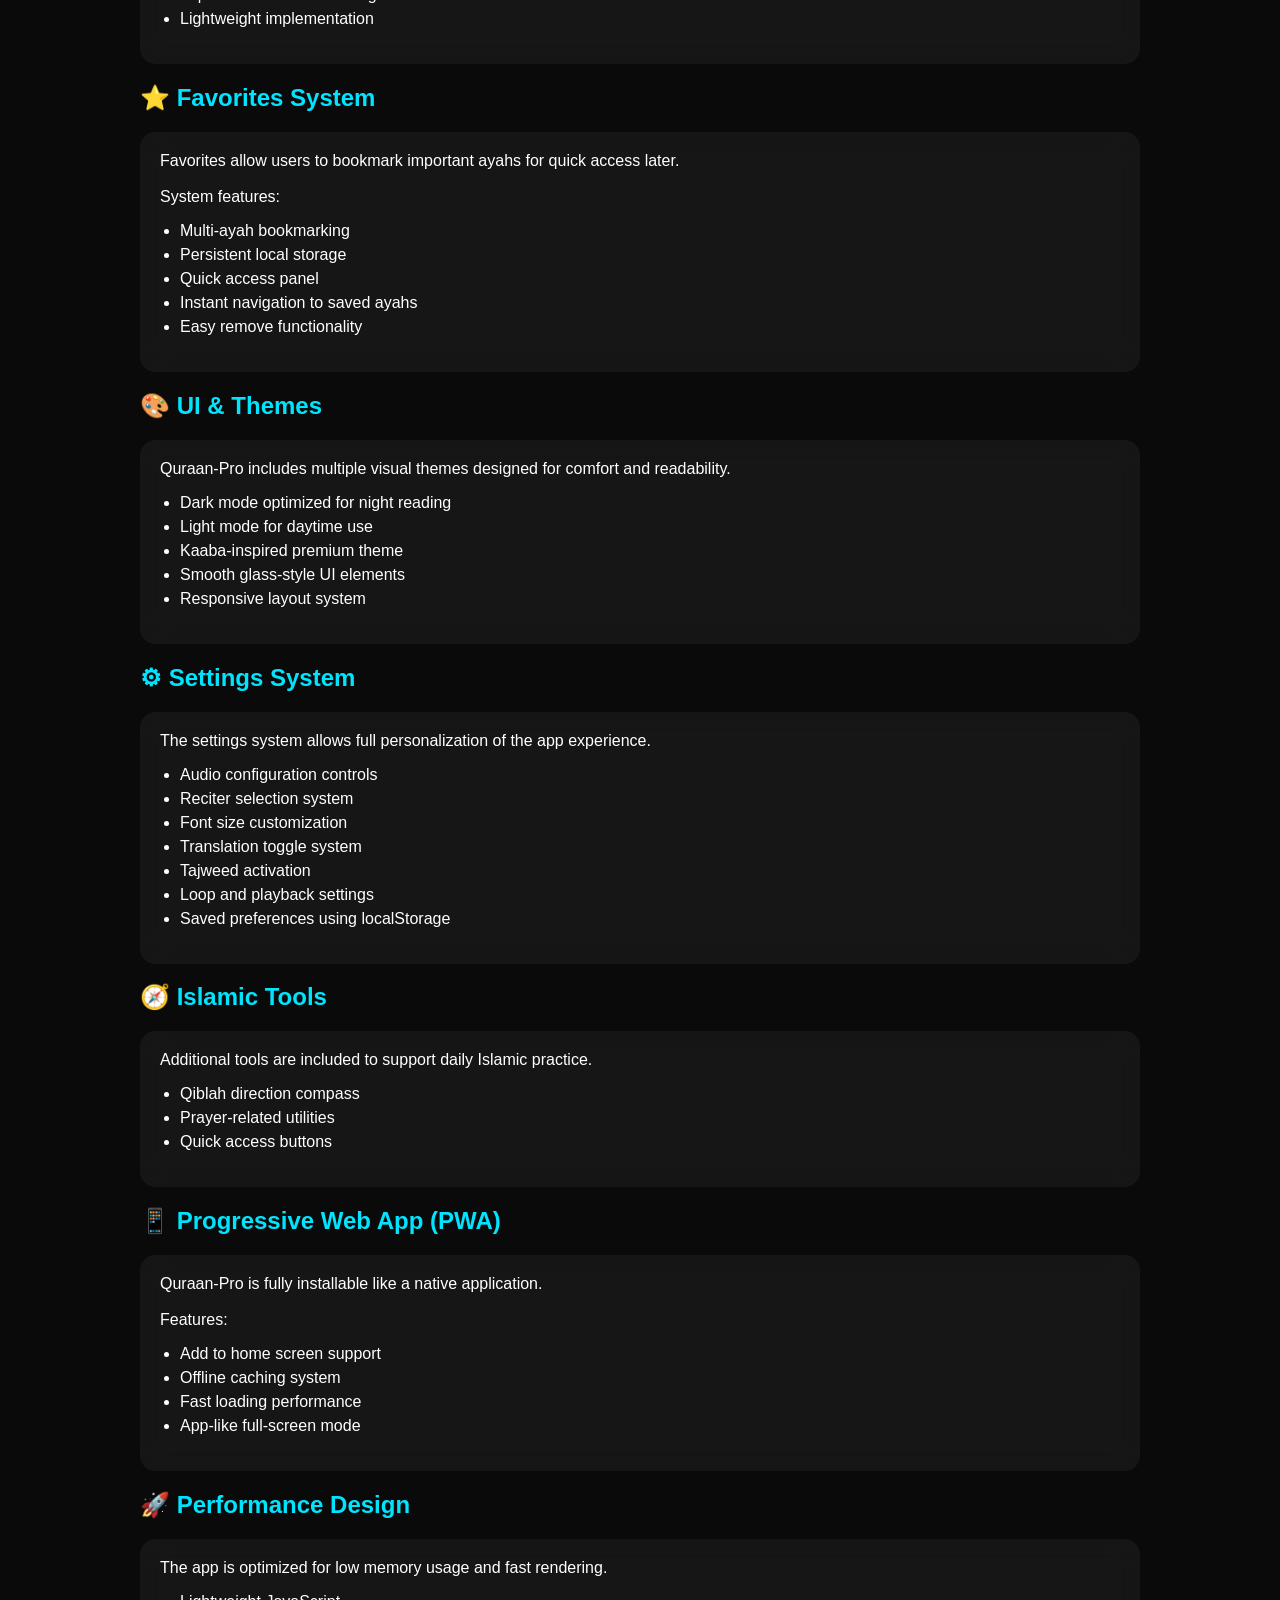
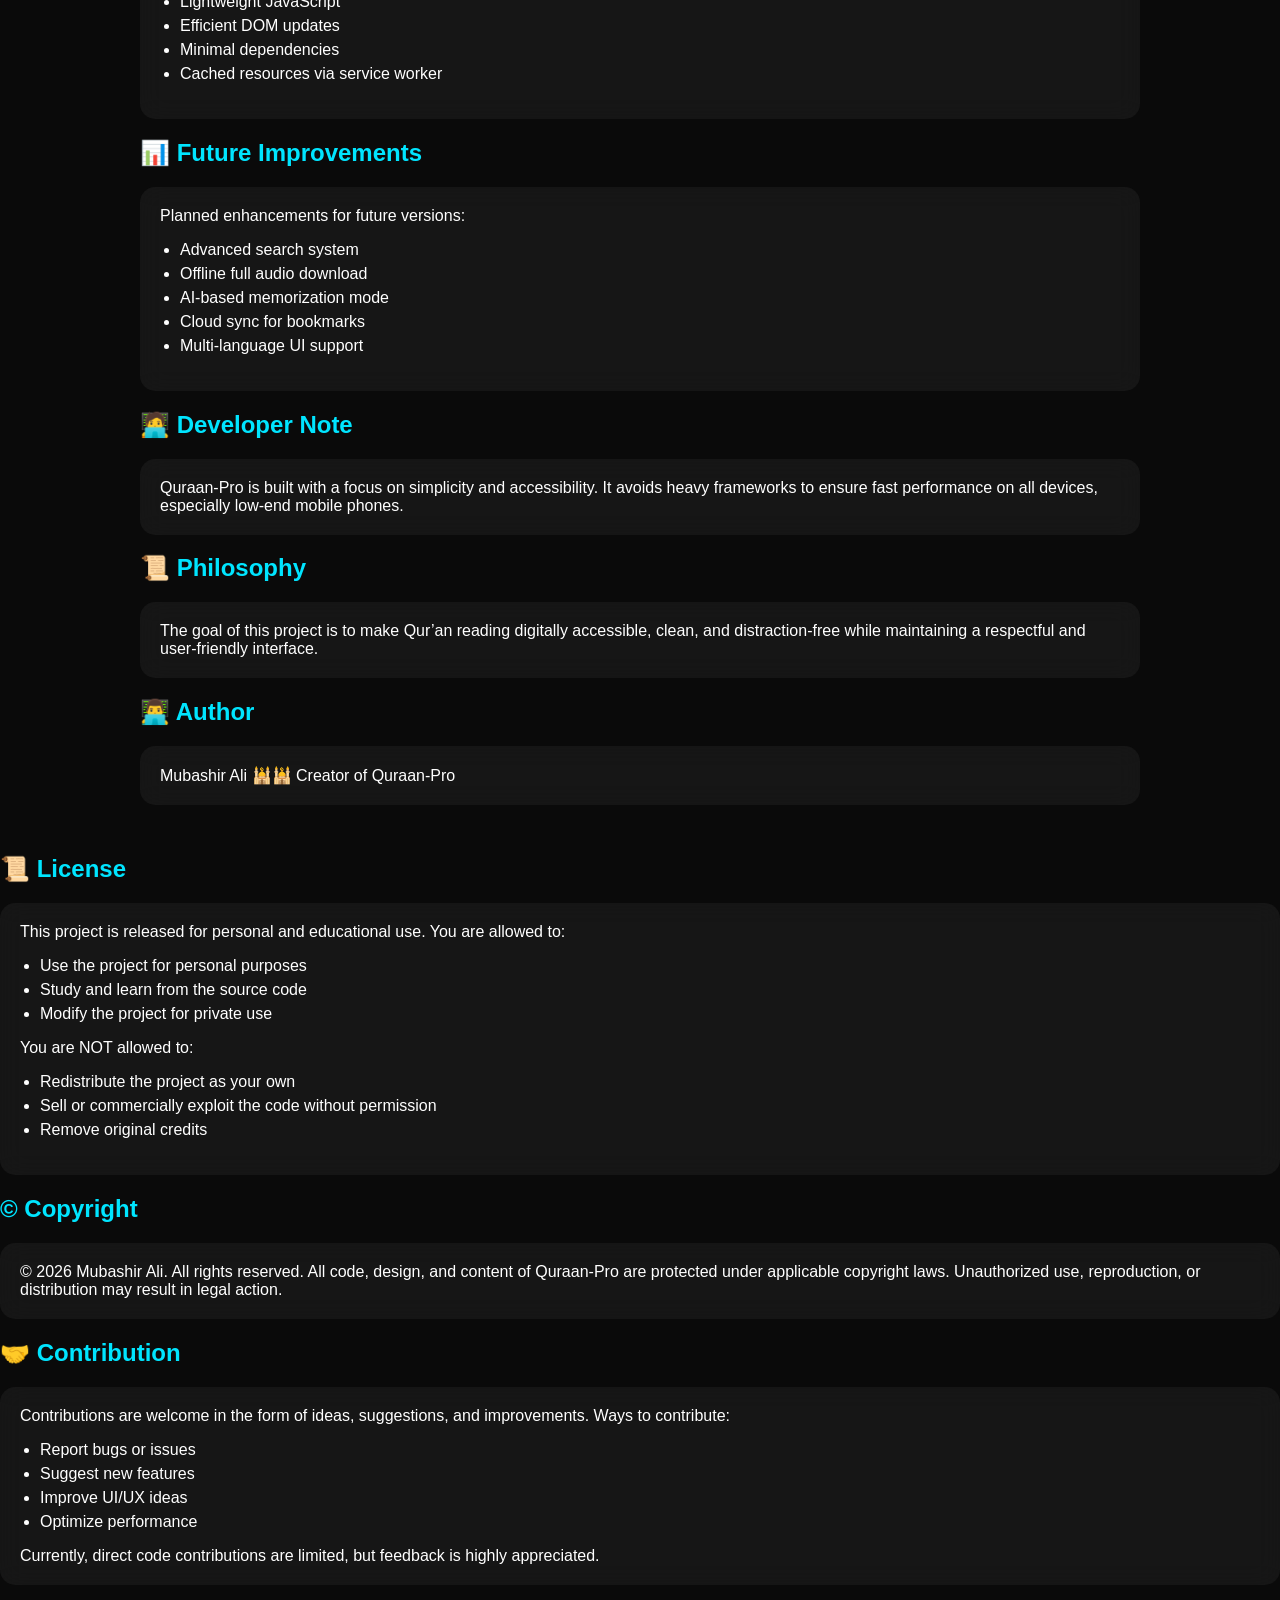
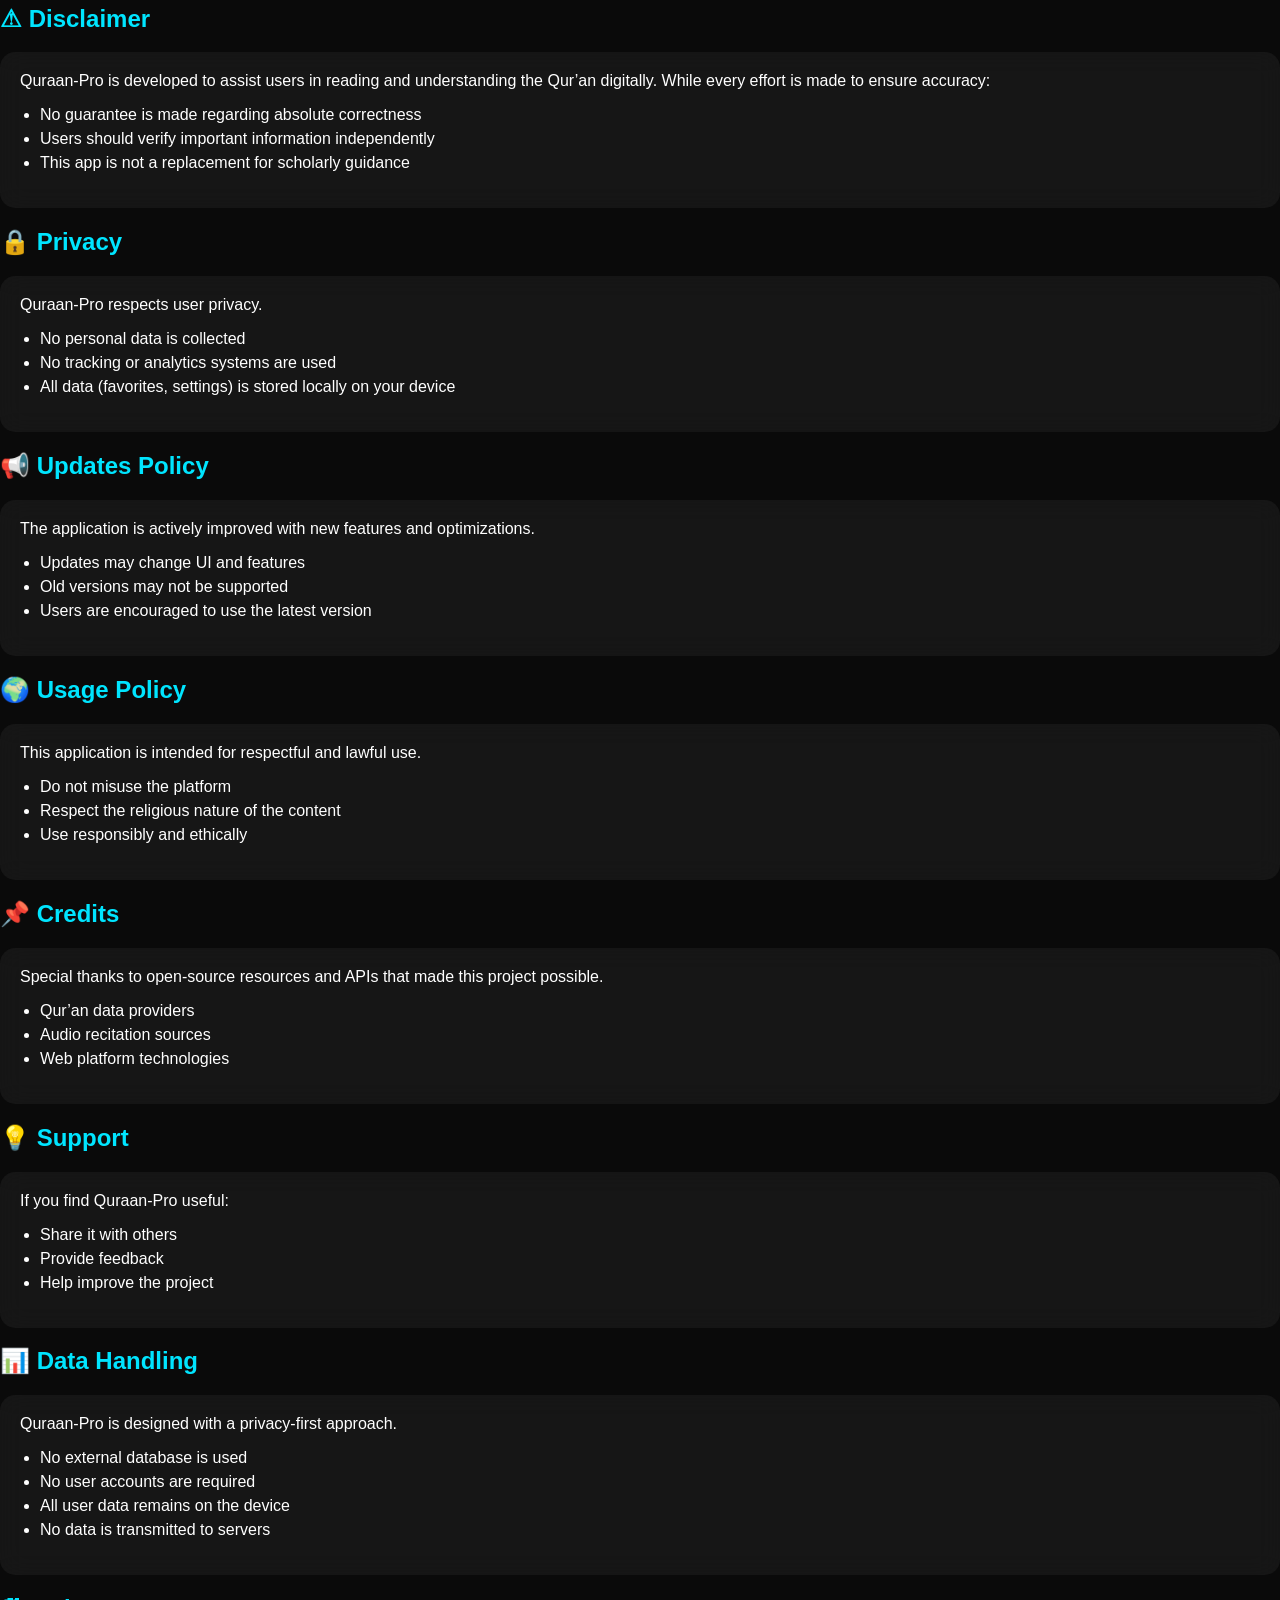
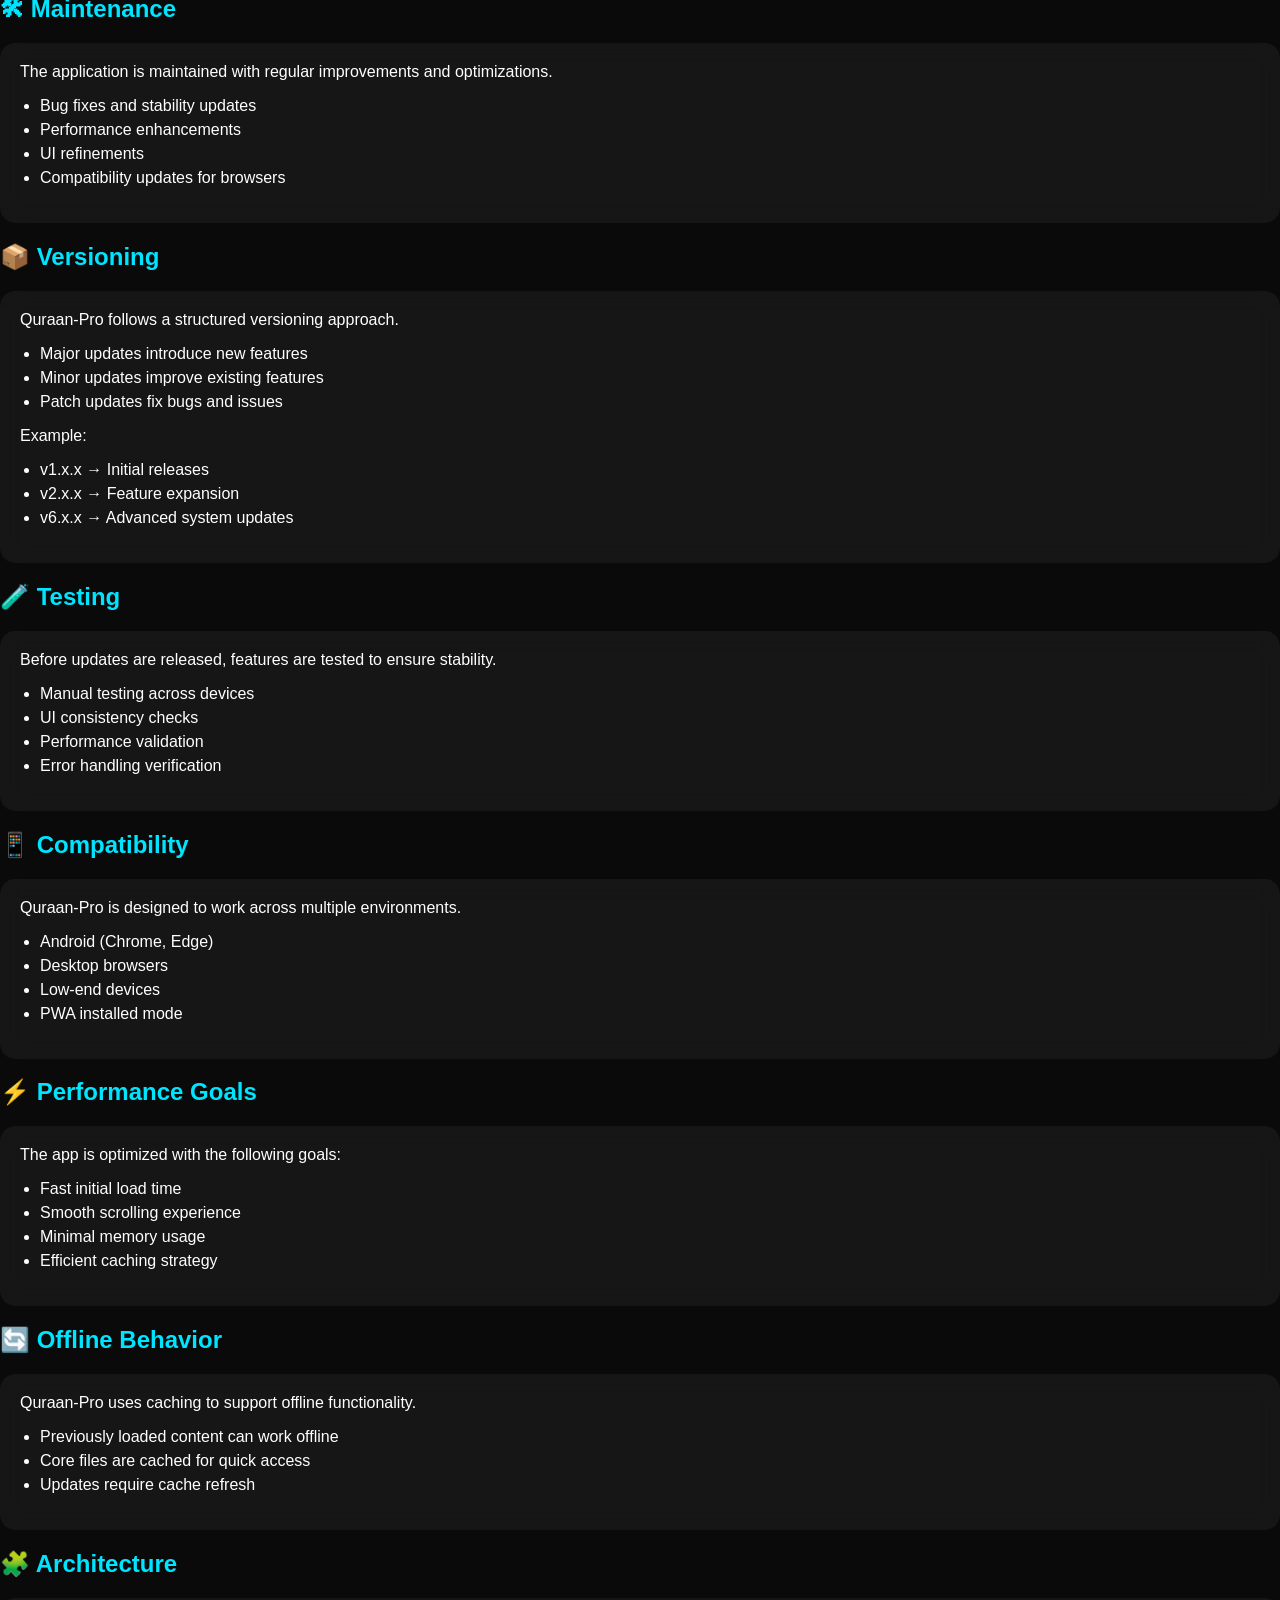
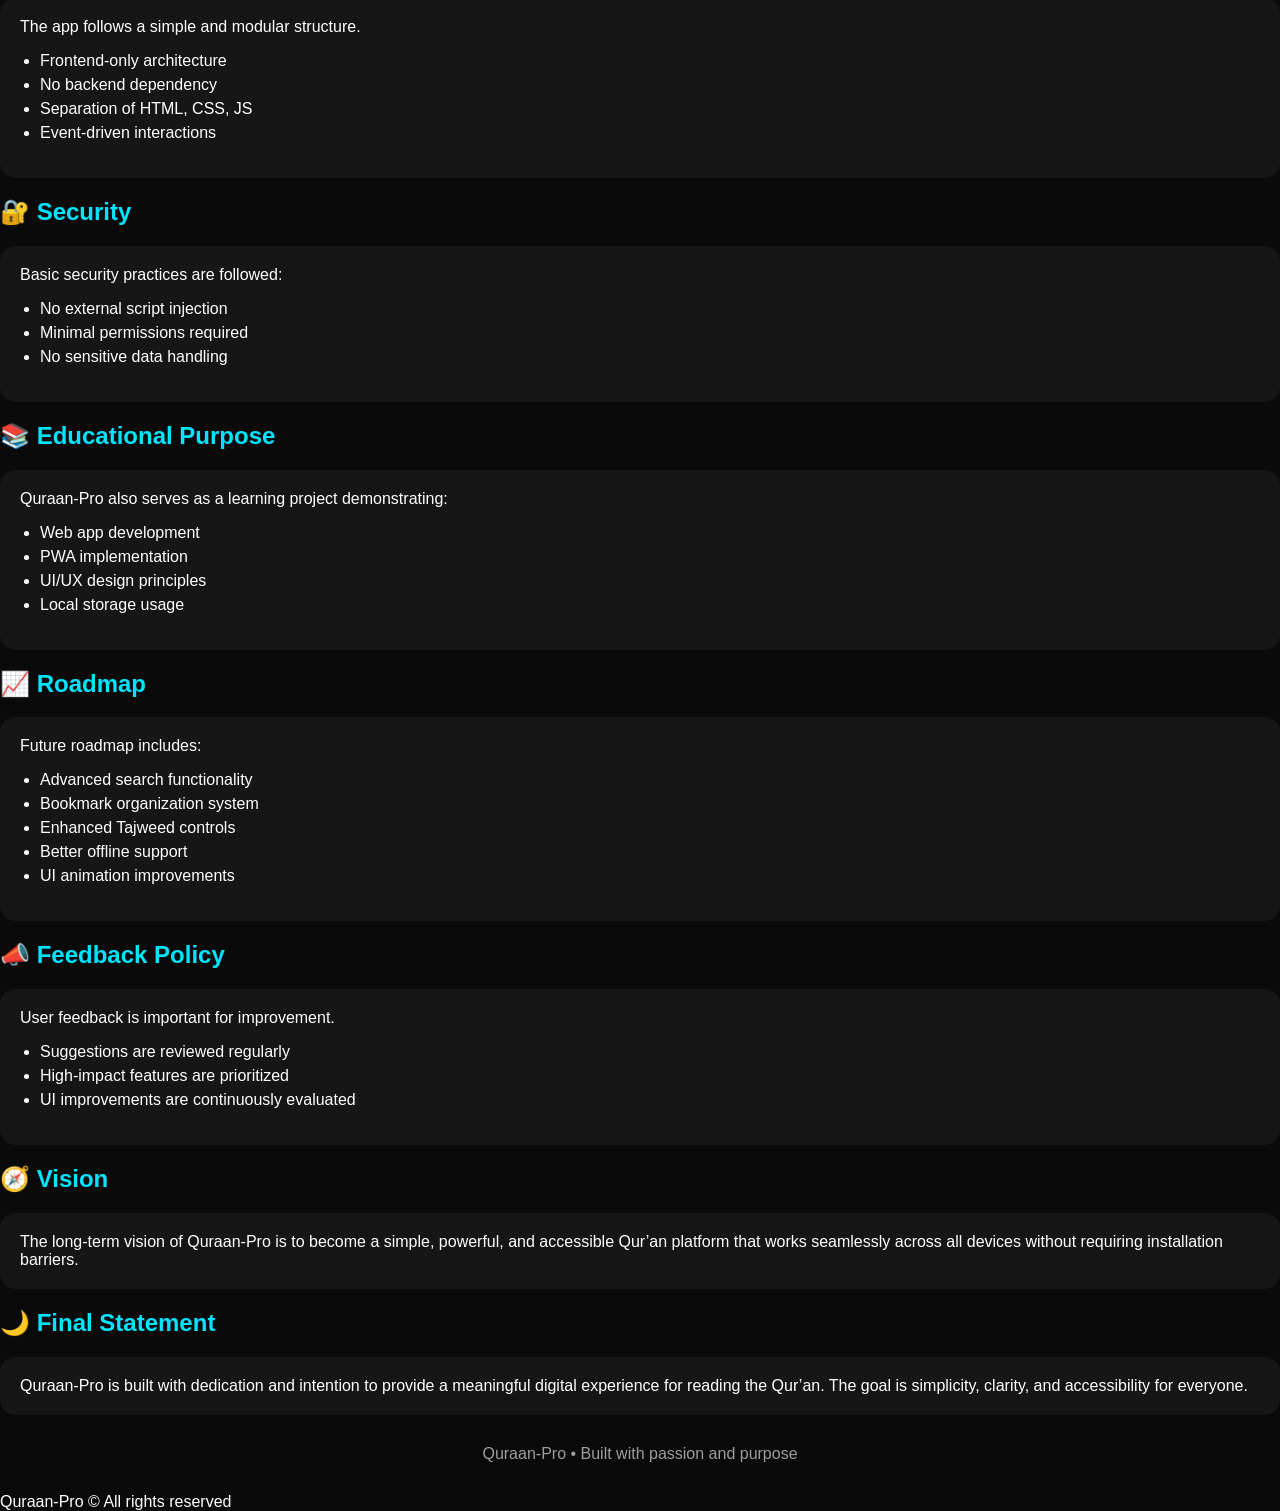
==== commit 34a14298: "Update about.html" ====
--- a/about.html
+++ b/about.html
@@ -304,7 +304,277 @@
 </div>
 
 </div>
-
+ 
+
+<h2>📜 License</h2>
+<div class="card">
+This project is released for personal and educational use.
+
+You are allowed to:
+<ul>
+<li>Use the project for personal purposes</li>
+<li>Study and learn from the source code</li>
+<li>Modify the project for private use</li>
+</ul>
+
+You are NOT allowed to:
+<ul>
+<li>Redistribute the project as your own</li>
+<li>Sell or commercially exploit the code without permission</li>
+<li>Remove original credits</li>
+</ul>
+</div>
+
+<h2>© Copyright</h2>
+<div class="card">
+© 2026 Mubashir Ali. All rights reserved.
+
+All code, design, and content of Quraan-Pro are protected under applicable copyright laws. Unauthorized use, reproduction, or distribution may result in legal action.
+</div>
+
+<h2>🤝 Contribution</h2>
+<div class="card">
+Contributions are welcome in the form of ideas, suggestions, and improvements.
+
+Ways to contribute:
+<ul>
+<li>Report bugs or issues</li>
+<li>Suggest new features</li>
+<li>Improve UI/UX ideas</li>
+<li>Optimize performance</li>
+</ul>
+
+Currently, direct code contributions are limited, but feedback is highly appreciated.
+</div>
+
+<h2>⚠ Disclaimer</h2>
+<div class="card">
+Quraan-Pro is developed to assist users in reading and understanding the Qur’an digitally.
+
+While every effort is made to ensure accuracy:
+<ul>
+<li>No guarantee is made regarding absolute correctness</li>
+<li>Users should verify important information independently</li>
+<li>This app is not a replacement for scholarly guidance</li>
+</ul>
+</div>
+
+<h2>🔒 Privacy</h2>
+<div class="card">
+Quraan-Pro respects user privacy.
+
+<ul>
+<li>No personal data is collected</li>
+<li>No tracking or analytics systems are used</li>
+<li>All data (favorites, settings) is stored locally on your device</li>
+</ul>
+</div>
+
+<h2>📢 Updates Policy</h2>
+<div class="card">
+The application is actively improved with new features and optimizations.
+
+<ul>
+<li>Updates may change UI and features</li>
+<li>Old versions may not be supported</li>
+<li>Users are encouraged to use the latest version</li>
+</ul>
+</div>
+
+<h2>🌍 Usage Policy</h2>
+<div class="card">
+This application is intended for respectful and lawful use.
+
+<ul>
+<li>Do not misuse the platform</li>
+<li>Respect the religious nature of the content</li>
+<li>Use responsibly and ethically</li>
+</ul>
+</div>
+
+<h2>📌 Credits</h2>
+<div class="card">
+Special thanks to open-source resources and APIs that made this project possible.
+
+<ul>
+<li>Qur’an data providers</li>
+<li>Audio recitation sources</li>
+<li>Web platform technologies</li>
+</ul>
+</div>
+
+<h2>💡 Support</h2>
+<div class="card">
+If you find Quraan-Pro useful:
+
+<ul>
+<li>Share it with others</li>
+<li>Provide feedback</li>
+<li>Help improve the project</li>
+</ul>
+</div>
+
+
+<h2>📊 Data Handling</h2>
+<div class="card">
+Quraan-Pro is designed with a privacy-first approach.
+
+<ul>
+<li>No external database is used</li>
+<li>No user accounts are required</li>
+<li>All user data remains on the device</li>
+<li>No data is transmitted to servers</li>
+</ul>
+</div>
+
+<h2>🛠 Maintenance</h2>
+<div class="card">
+The application is maintained with regular improvements and optimizations.
+
+<ul>
+<li>Bug fixes and stability updates</li>
+<li>Performance enhancements</li>
+<li>UI refinements</li>
+<li>Compatibility updates for browsers</li>
+</ul>
+</div>
+
+<h2>📦 Versioning</h2>
+<div class="card">
+Quraan-Pro follows a structured versioning approach.
+
+<ul>
+<li>Major updates introduce new features</li>
+<li>Minor updates improve existing features</li>
+<li>Patch updates fix bugs and issues</li>
+</ul>
+
+Example:
+<ul>
+<li>v1.x.x → Initial releases</li>
+<li>v2.x.x → Feature expansion</li>
+<li>v6.x.x → Advanced system updates</li>
+</ul>
+</div>
+
+<h2>🧪 Testing</h2>
+<div class="card">
+Before updates are released, features are tested to ensure stability.
+
+<ul>
+<li>Manual testing across devices</li>
+<li>UI consistency checks</li>
+<li>Performance validation</li>
+<li>Error handling verification</li>
+</ul>
+</div>
+
+<h2>📱 Compatibility</h2>
+<div class="card">
+Quraan-Pro is designed to work across multiple environments.
+
+<ul>
+<li>Android (Chrome, Edge)</li>
+<li>Desktop browsers</li>
+<li>Low-end devices</li>
+<li>PWA installed mode</li>
+</ul>
+</div>
+
+<h2>⚡ Performance Goals</h2>
+<div class="card">
+The app is optimized with the following goals:
+
+<ul>
+<li>Fast initial load time</li>
+<li>Smooth scrolling experience</li>
+<li>Minimal memory usage</li>
+<li>Efficient caching strategy</li>
+</ul>
+</div>
+
+<h2>🔄 Offline Behavior</h2>
+<div class="card">
+Quraan-Pro uses caching to support offline functionality.
+
+<ul>
+<li>Previously loaded content can work offline</li>
+<li>Core files are cached for quick access</li>
+<li>Updates require cache refresh</li>
+</ul>
+</div>
+
+<h2>🧩 Architecture</h2>
+<div class="card">
+The app follows a simple and modular structure.
+
+<ul>
+<li>Frontend-only architecture</li>
+<li>No backend dependency</li>
+<li>Separation of HTML, CSS, JS</li>
+<li>Event-driven interactions</li>
+</ul>
+</div>
+
+<h2>🔐 Security</h2>
+<div class="card">
+Basic security practices are followed:
+
+<ul>
+<li>No external script injection</li>
+<li>Minimal permissions required</li>
+<li>No sensitive data handling</li>
+</ul>
+</div>
+
+<h2>📚 Educational Purpose</h2>
+<div class="card">
+Quraan-Pro also serves as a learning project demonstrating:
+
+<ul>
+<li>Web app development</li>
+<li>PWA implementation</li>
+<li>UI/UX design principles</li>
+<li>Local storage usage</li>
+</ul>
+</div>
+
+<h2>📈 Roadmap</h2>
+<div class="card">
+Future roadmap includes:
+
+<ul>
+<li>Advanced search functionality</li>
+<li>Bookmark organization system</li>
+<li>Enhanced Tajweed controls</li>
+<li>Better offline support</li>
+<li>UI animation improvements</li>
+</ul>
+</div>
+
+<h2>📣 Feedback Policy</h2>
+<div class="card">
+User feedback is important for improvement.
+
+<ul>
+<li>Suggestions are reviewed regularly</li>
+<li>High-impact features are prioritized</li>
+<li>UI improvements are continuously evaluated</li>
+</ul>
+</div>
+
+<h2>🧭 Vision</h2>
+<div class="card">
+The long-term vision of Quraan-Pro is to become a simple, powerful, and accessible Qur’an platform that works seamlessly across all devices without requiring installation barriers.
+</div>
+
+<h2>🌙 Final Statement</h2>
+<div class="card">
+Quraan-Pro is built with dedication and intention to provide a meaningful digital experience for reading the Qur’an.
+
+The goal is simplicity, clarity, and accessibility for everyone.
+</div>
+ 
 <footer>
 Quraan-Pro • Built with passion and purpose
 </footer>
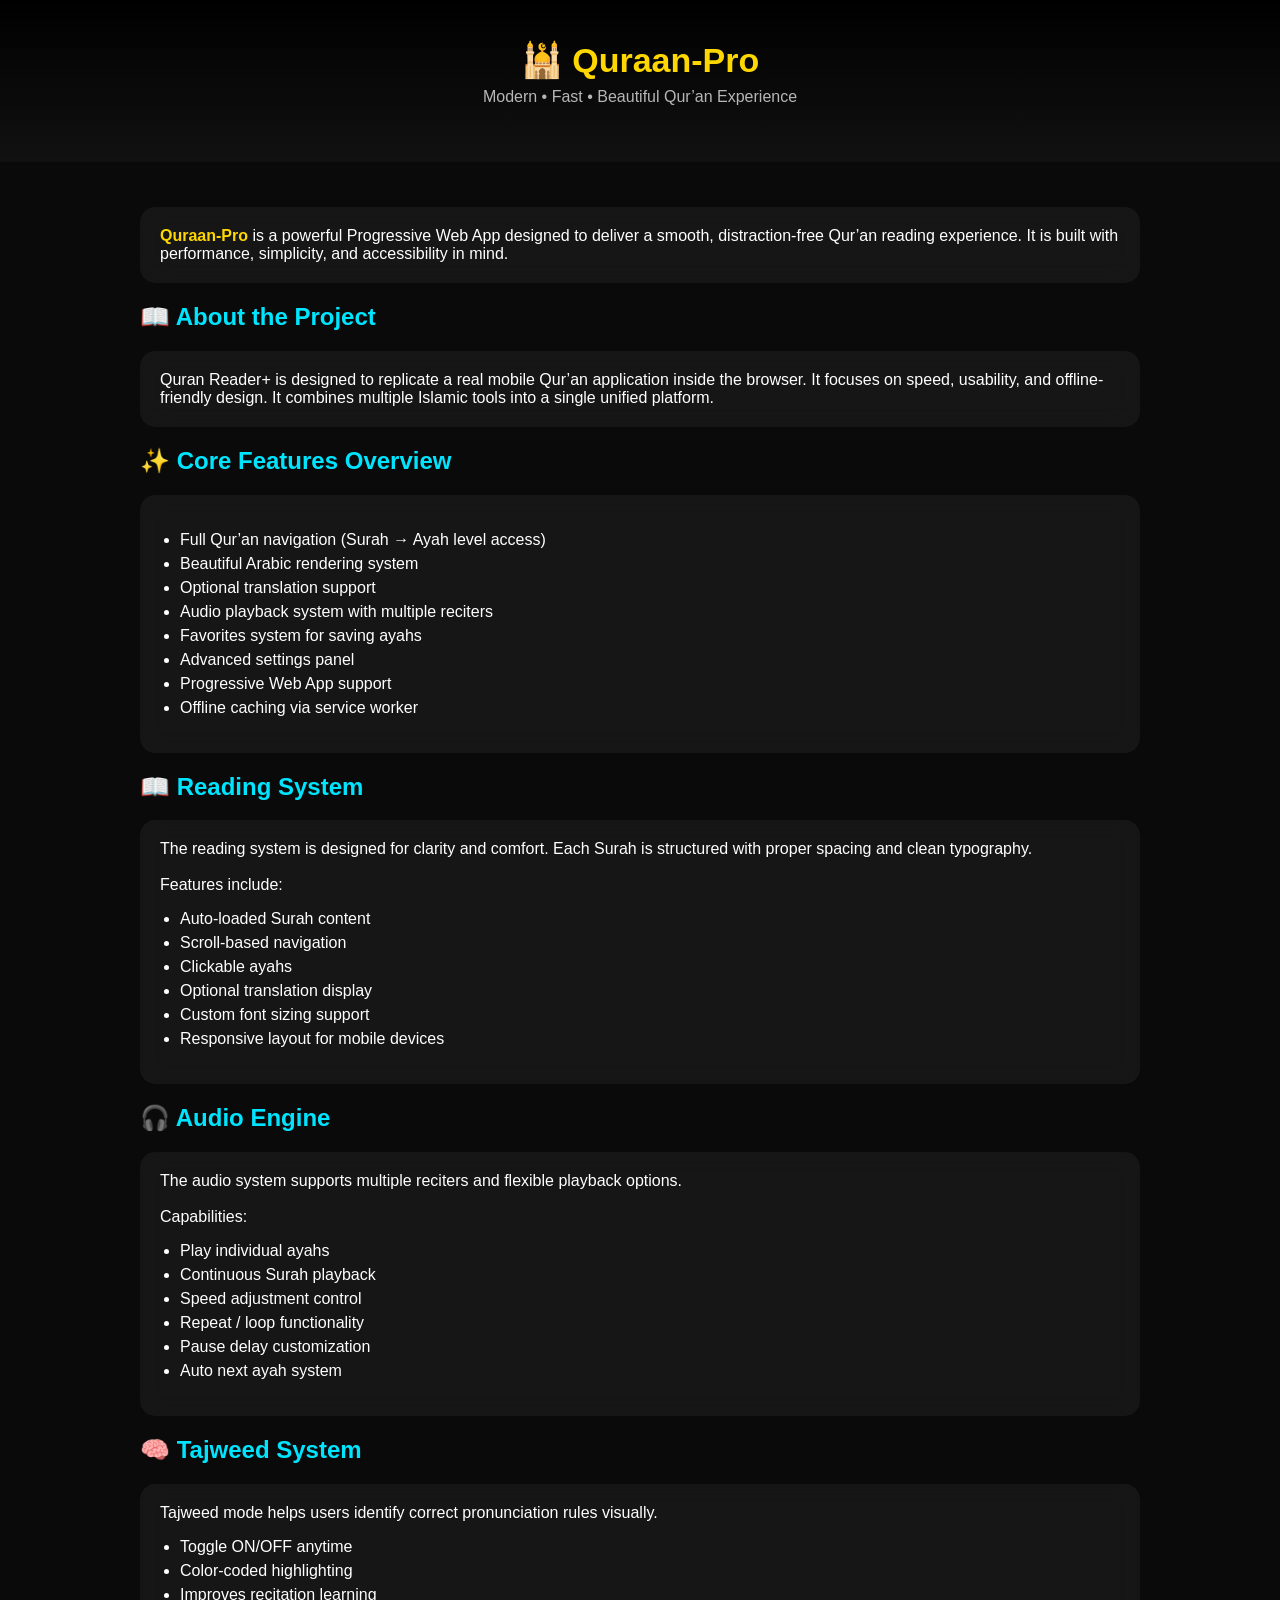
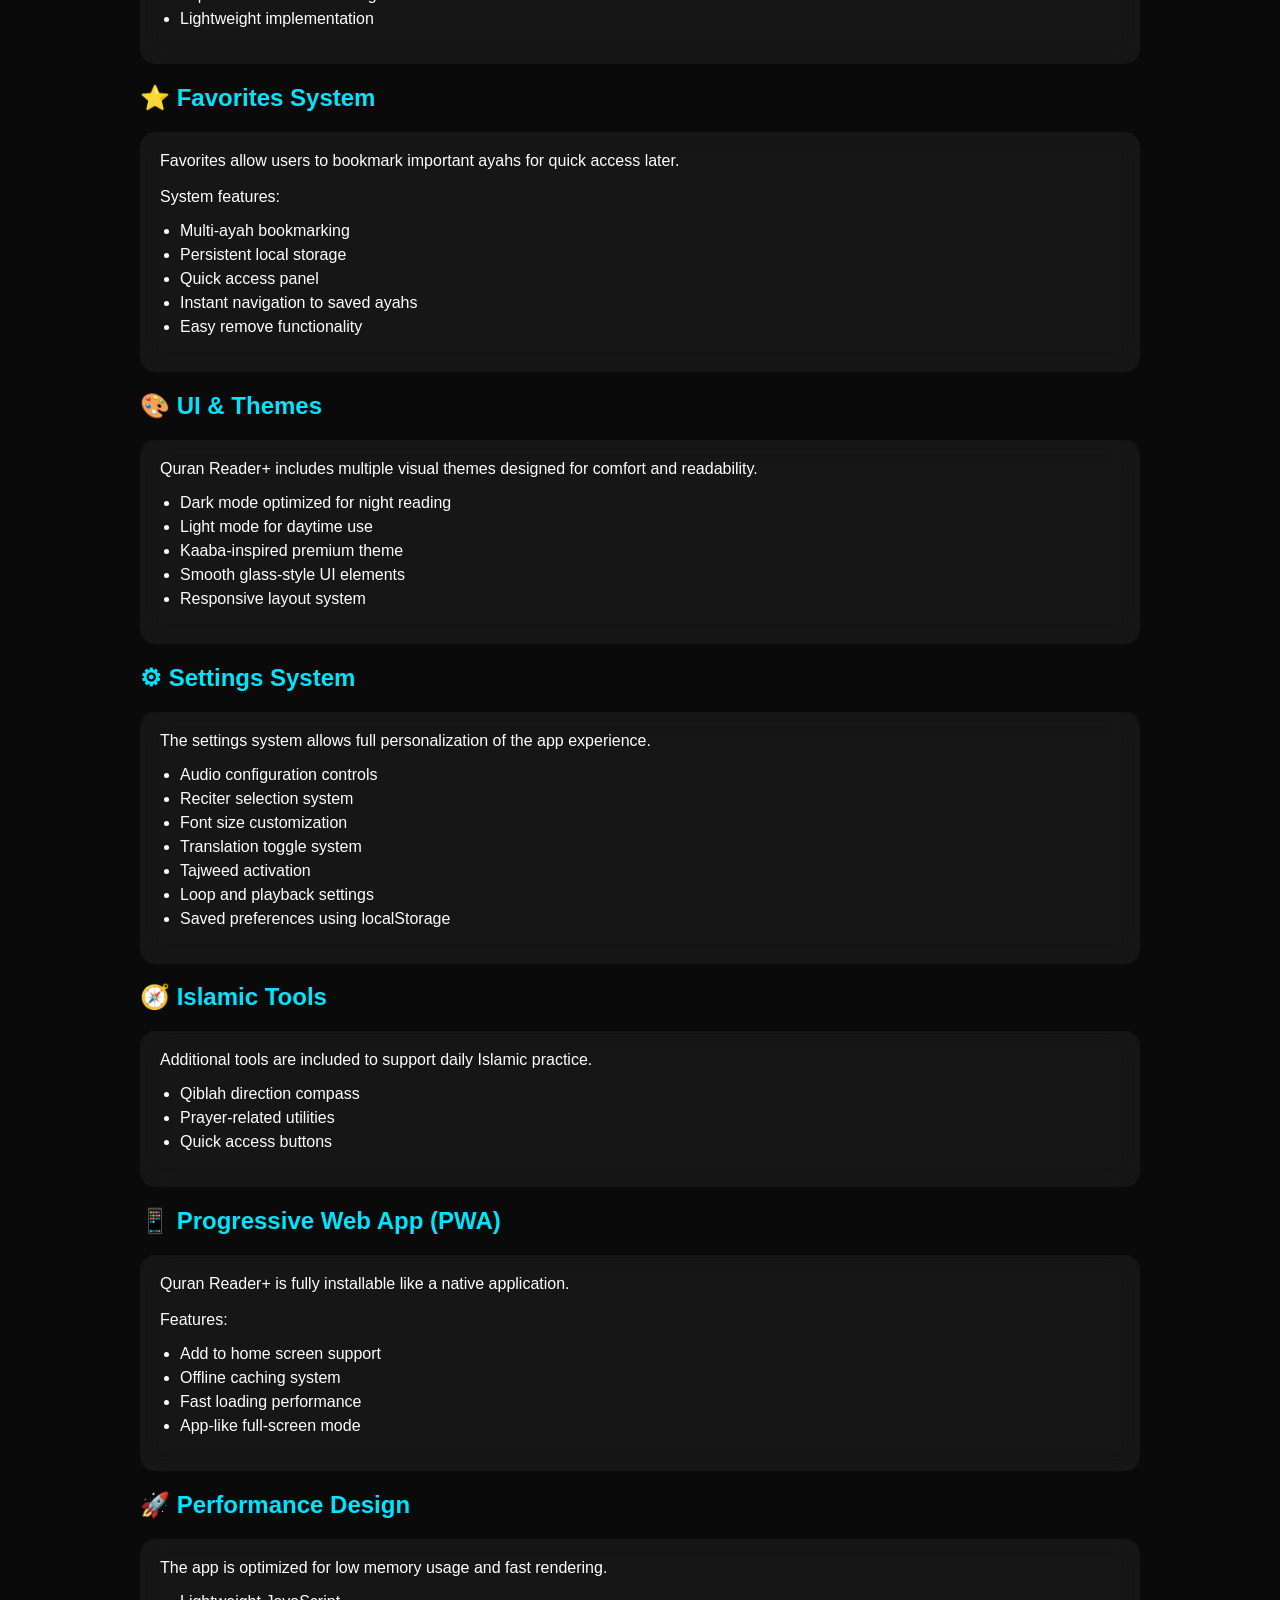
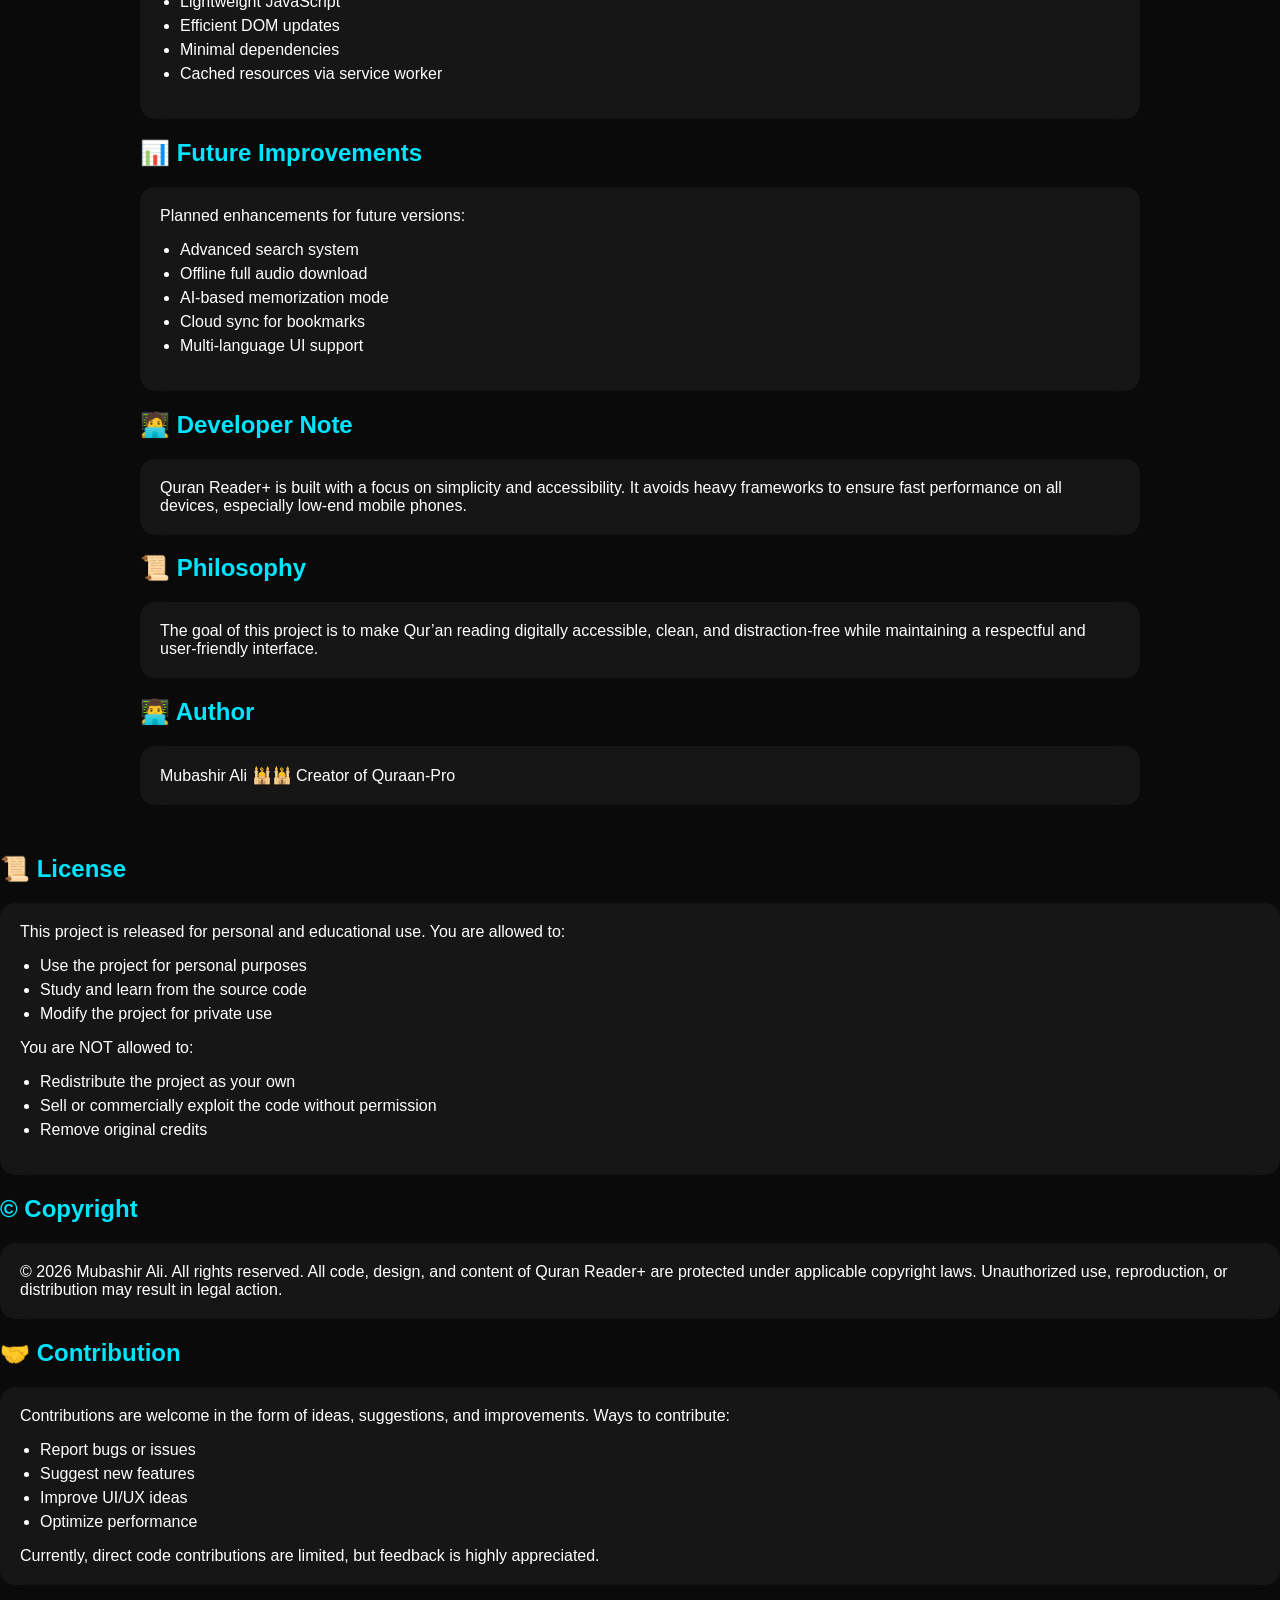
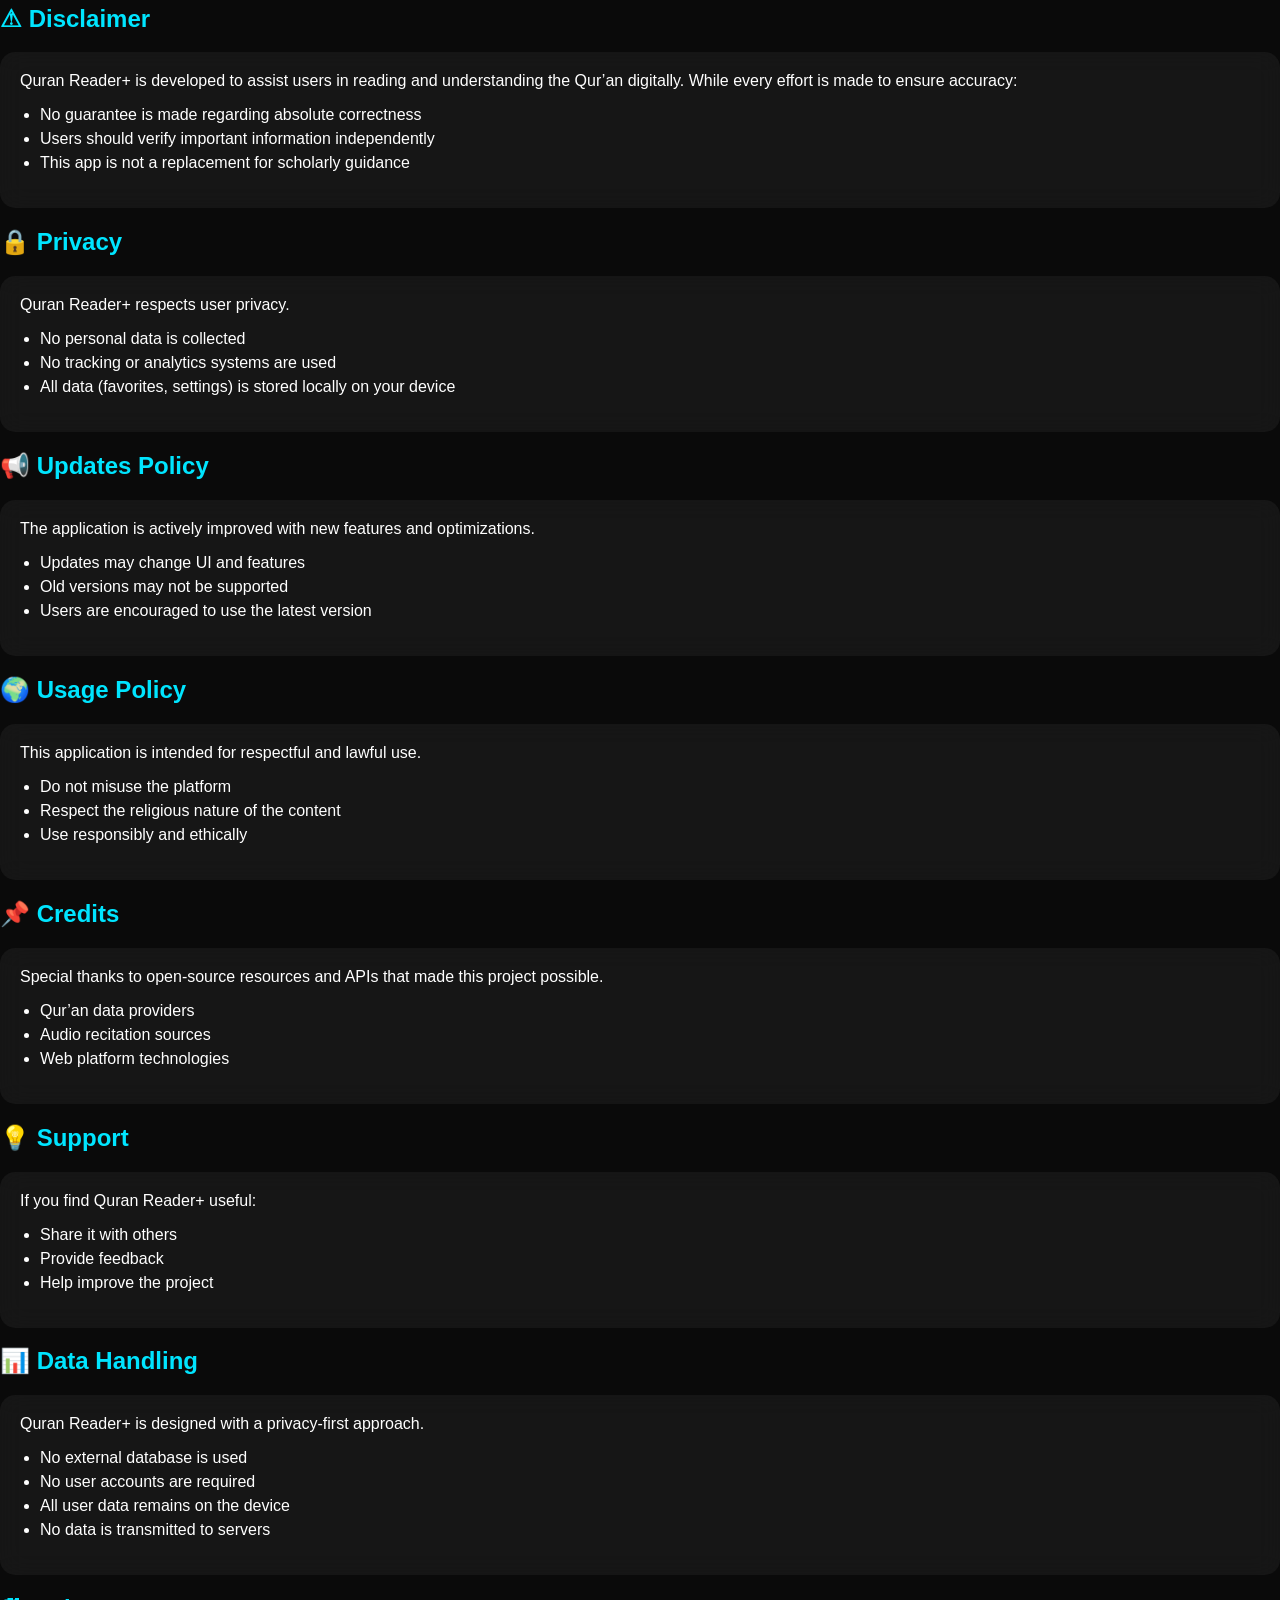
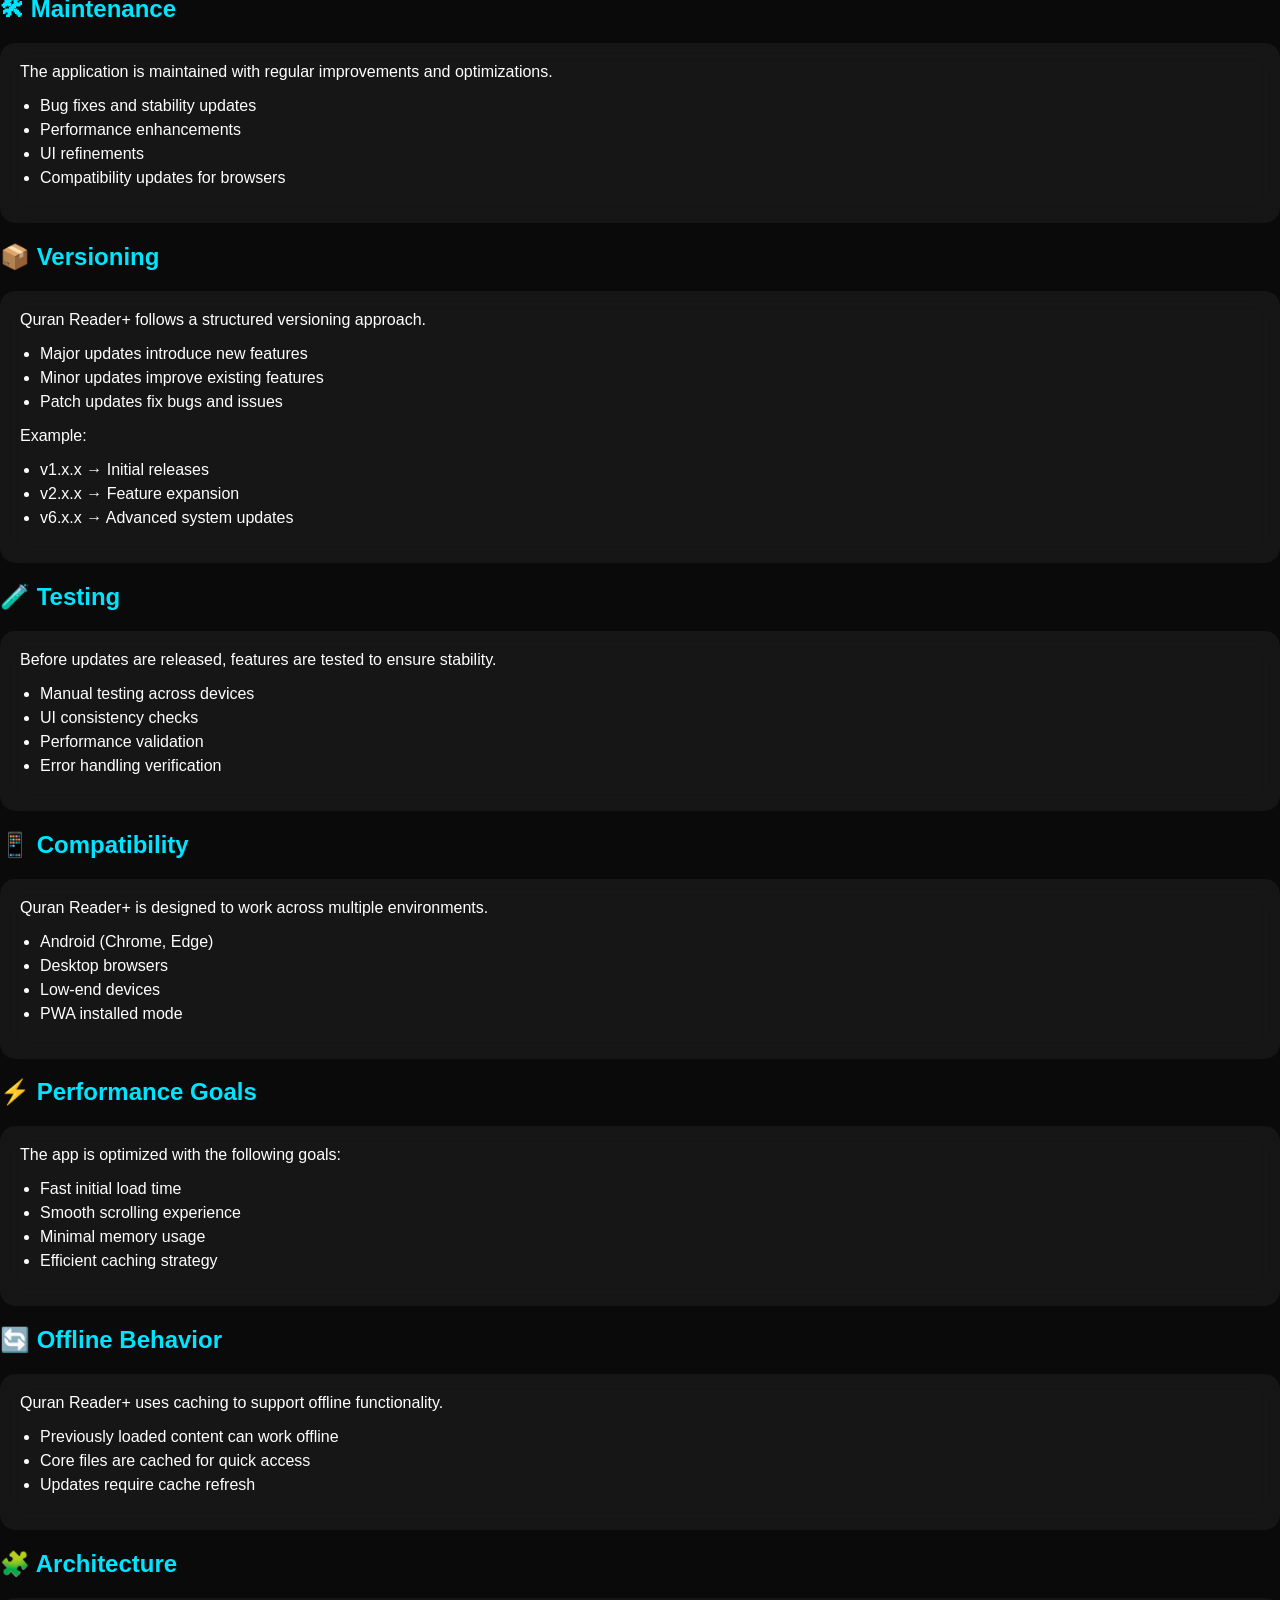
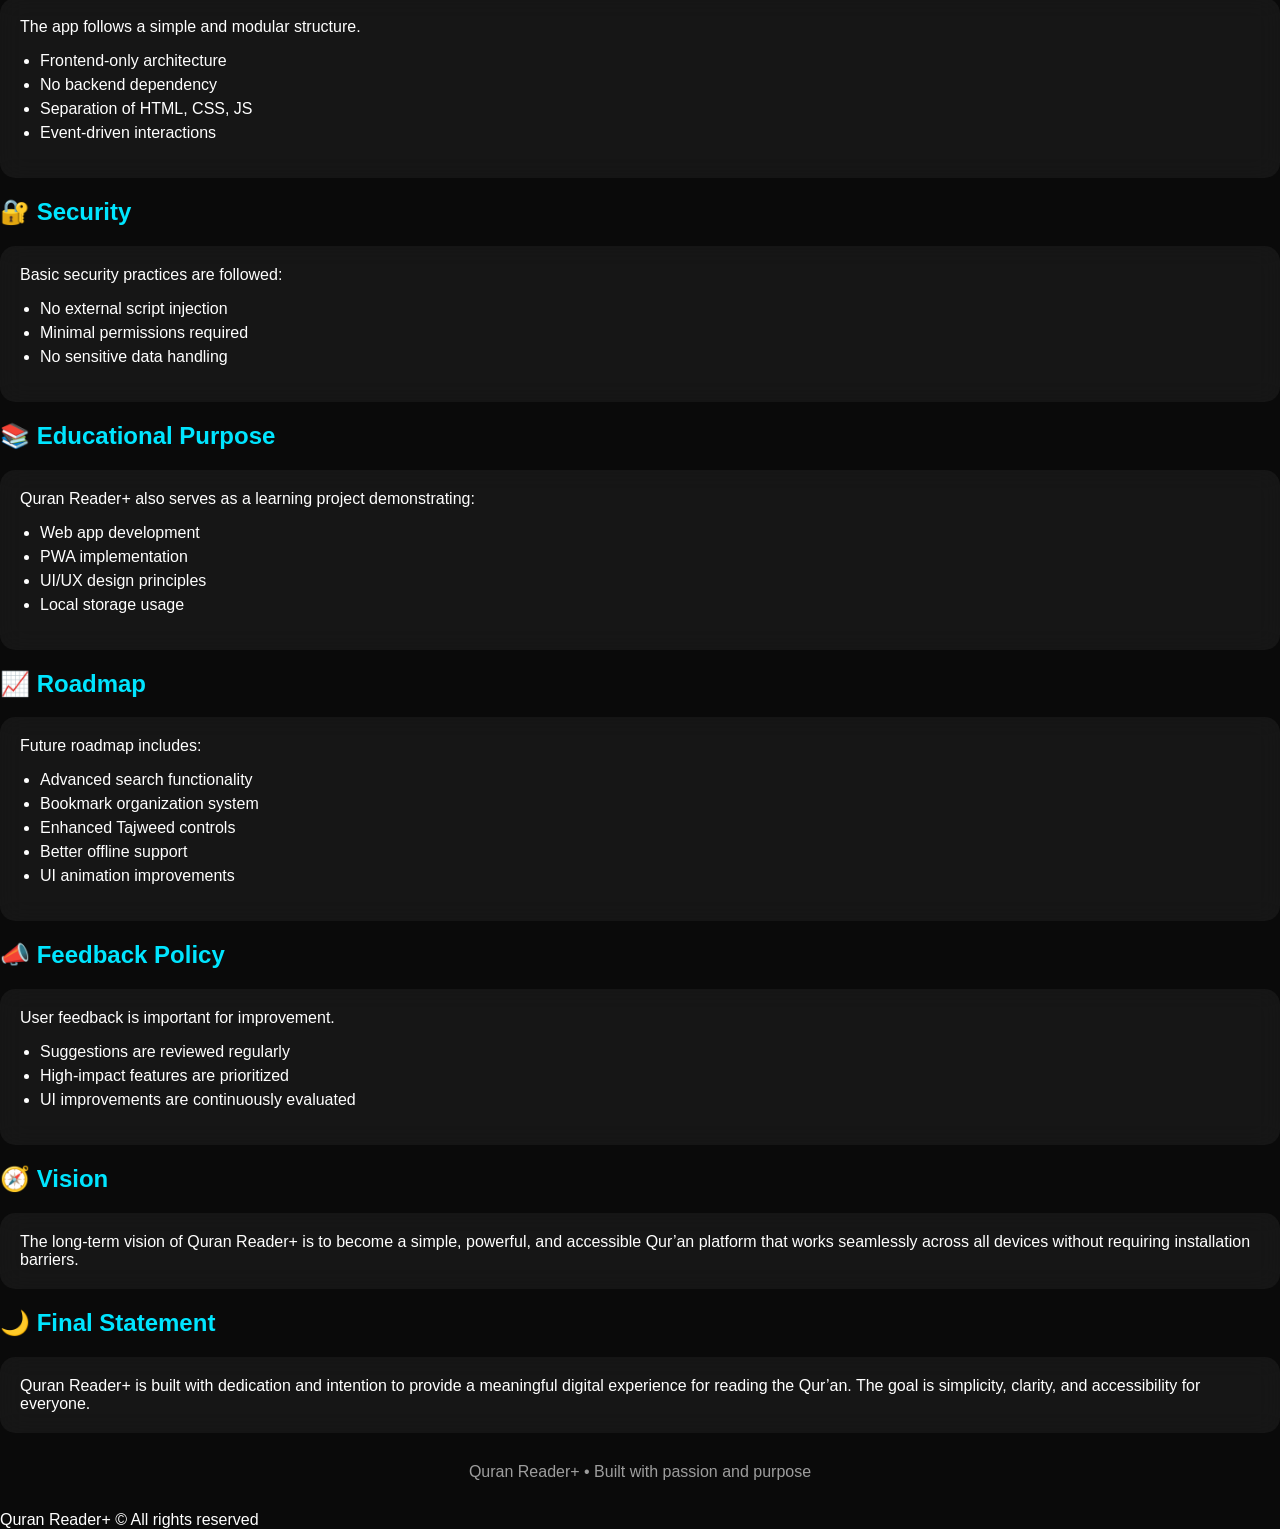
==== commit 8c437592: "Update about.html" ====
--- a/about.html
+++ b/about.html
@@ -2,7 +2,7 @@
 <html lang="en">
 <head>
 <meta charset="UTF-8">
-<title>Quraan-Pro • About</title>
+<title>Quran Reader+ • About</title>
 <meta name="viewport" content="width=device-width, initial-scale=1.0">
 
 <style>
@@ -143,7 +143,7 @@
 
 <h2>📖 About the Project</h2>
 <div class="card">
-Quraan-Pro is designed to replicate a real mobile Qur’an application inside the browser. It focuses on speed, usability, and offline-friendly design. It combines multiple Islamic tools into a single unified platform.
+Quran Reader+ is designed to replicate a real mobile Qur’an application inside the browser. It focuses on speed, usability, and offline-friendly design. It combines multiple Islamic tools into a single unified platform.
 </div>
 
 <h2>✨ Core Features Overview</h2>
@@ -217,7 +217,7 @@
 
 <h2>🎨 UI & Themes</h2>
 <div class="card">
-Quraan-Pro includes multiple visual themes designed for comfort and readability.
+Quran Reader+ includes multiple visual themes designed for comfort and readability.
 <ul>
 <li>Dark mode optimized for night reading</li>
 <li>Light mode for daytime use</li>
@@ -253,7 +253,7 @@
 
 <h2>📱 Progressive Web App (PWA)</h2>
 <div class="card">
-Quraan-Pro is fully installable like a native application.
+Quran Reader+ is fully installable like a native application.
 <br><br>
 Features:
 <ul>
@@ -289,7 +289,7 @@
 
 <h2>🧑‍💻 Developer Note</h2>
 <div class="card">
-Quraan-Pro is built with a focus on simplicity and accessibility. It avoids heavy frameworks to ensure fast performance on all devices, especially low-end mobile phones.
+Quran Reader+ is built with a focus on simplicity and accessibility. It avoids heavy frameworks to ensure fast performance on all devices, especially low-end mobile phones.
 </div>
 
 <h2>📜 Philosophy</h2>
@@ -329,7 +329,7 @@
 <div class="card">
 © 2026 Mubashir Ali. All rights reserved.
 
-All code, design, and content of Quraan-Pro are protected under applicable copyright laws. Unauthorized use, reproduction, or distribution may result in legal action.
+All code, design, and content of Quran Reader+ are protected under applicable copyright laws. Unauthorized use, reproduction, or distribution may result in legal action.
 </div>
 
 <h2>🤝 Contribution</h2>
@@ -349,7 +349,7 @@
 
 <h2>⚠ Disclaimer</h2>
 <div class="card">
-Quraan-Pro is developed to assist users in reading and understanding the Qur’an digitally.
+Quran Reader+ is developed to assist users in reading and understanding the Qur’an digitally.
 
 While every effort is made to ensure accuracy:
 <ul>
@@ -361,7 +361,7 @@
 
 <h2>🔒 Privacy</h2>
 <div class="card">
-Quraan-Pro respects user privacy.
+Quran Reader+ respects user privacy.
 
 <ul>
 <li>No personal data is collected</li>
@@ -405,7 +405,7 @@
 
 <h2>💡 Support</h2>
 <div class="card">
-If you find Quraan-Pro useful:
+If you find Quran Reader+ useful:
 
 <ul>
 <li>Share it with others</li>
@@ -417,7 +417,7 @@
 
 <h2>📊 Data Handling</h2>
 <div class="card">
-Quraan-Pro is designed with a privacy-first approach.
+Quran Reader+ is designed with a privacy-first approach.
 
 <ul>
 <li>No external database is used</li>
@@ -441,7 +441,7 @@
 
 <h2>📦 Versioning</h2>
 <div class="card">
-Quraan-Pro follows a structured versioning approach.
+Quran Reader+ follows a structured versioning approach.
 
 <ul>
 <li>Major updates introduce new features</li>
@@ -471,7 +471,7 @@
 
 <h2>📱 Compatibility</h2>
 <div class="card">
-Quraan-Pro is designed to work across multiple environments.
+Quran Reader+ is designed to work across multiple environments.
 
 <ul>
 <li>Android (Chrome, Edge)</li>
@@ -495,7 +495,7 @@
 
 <h2>🔄 Offline Behavior</h2>
 <div class="card">
-Quraan-Pro uses caching to support offline functionality.
+Quran Reader+ uses caching to support offline functionality.
 
 <ul>
 <li>Previously loaded content can work offline</li>
@@ -529,7 +529,7 @@
 
 <h2>📚 Educational Purpose</h2>
 <div class="card">
-Quraan-Pro also serves as a learning project demonstrating:
+Quran Reader+ also serves as a learning project demonstrating:
 
 <ul>
 <li>Web app development</li>
@@ -565,21 +565,21 @@
 
 <h2>🧭 Vision</h2>
 <div class="card">
-The long-term vision of Quraan-Pro is to become a simple, powerful, and accessible Qur’an platform that works seamlessly across all devices without requiring installation barriers.
+The long-term vision of Quran Reader+ is to become a simple, powerful, and accessible Qur’an platform that works seamlessly across all devices without requiring installation barriers.
 </div>
 
 <h2>🌙 Final Statement</h2>
 <div class="card">
-Quraan-Pro is built with dedication and intention to provide a meaningful digital experience for reading the Qur’an.
+Quran Reader+ is built with dedication and intention to provide a meaningful digital experience for reading the Qur’an.
 
 The goal is simplicity, clarity, and accessibility for everyone.
 </div>
  
 <footer>
-Quraan-Pro • Built with passion and purpose
+Quran Reader+ • Built with passion and purpose
 </footer>
  <div class="footer">
-Quraan-Pro © All rights reserved
+Quran Reader+ © All rights reserved
 </div>
 
 </body>
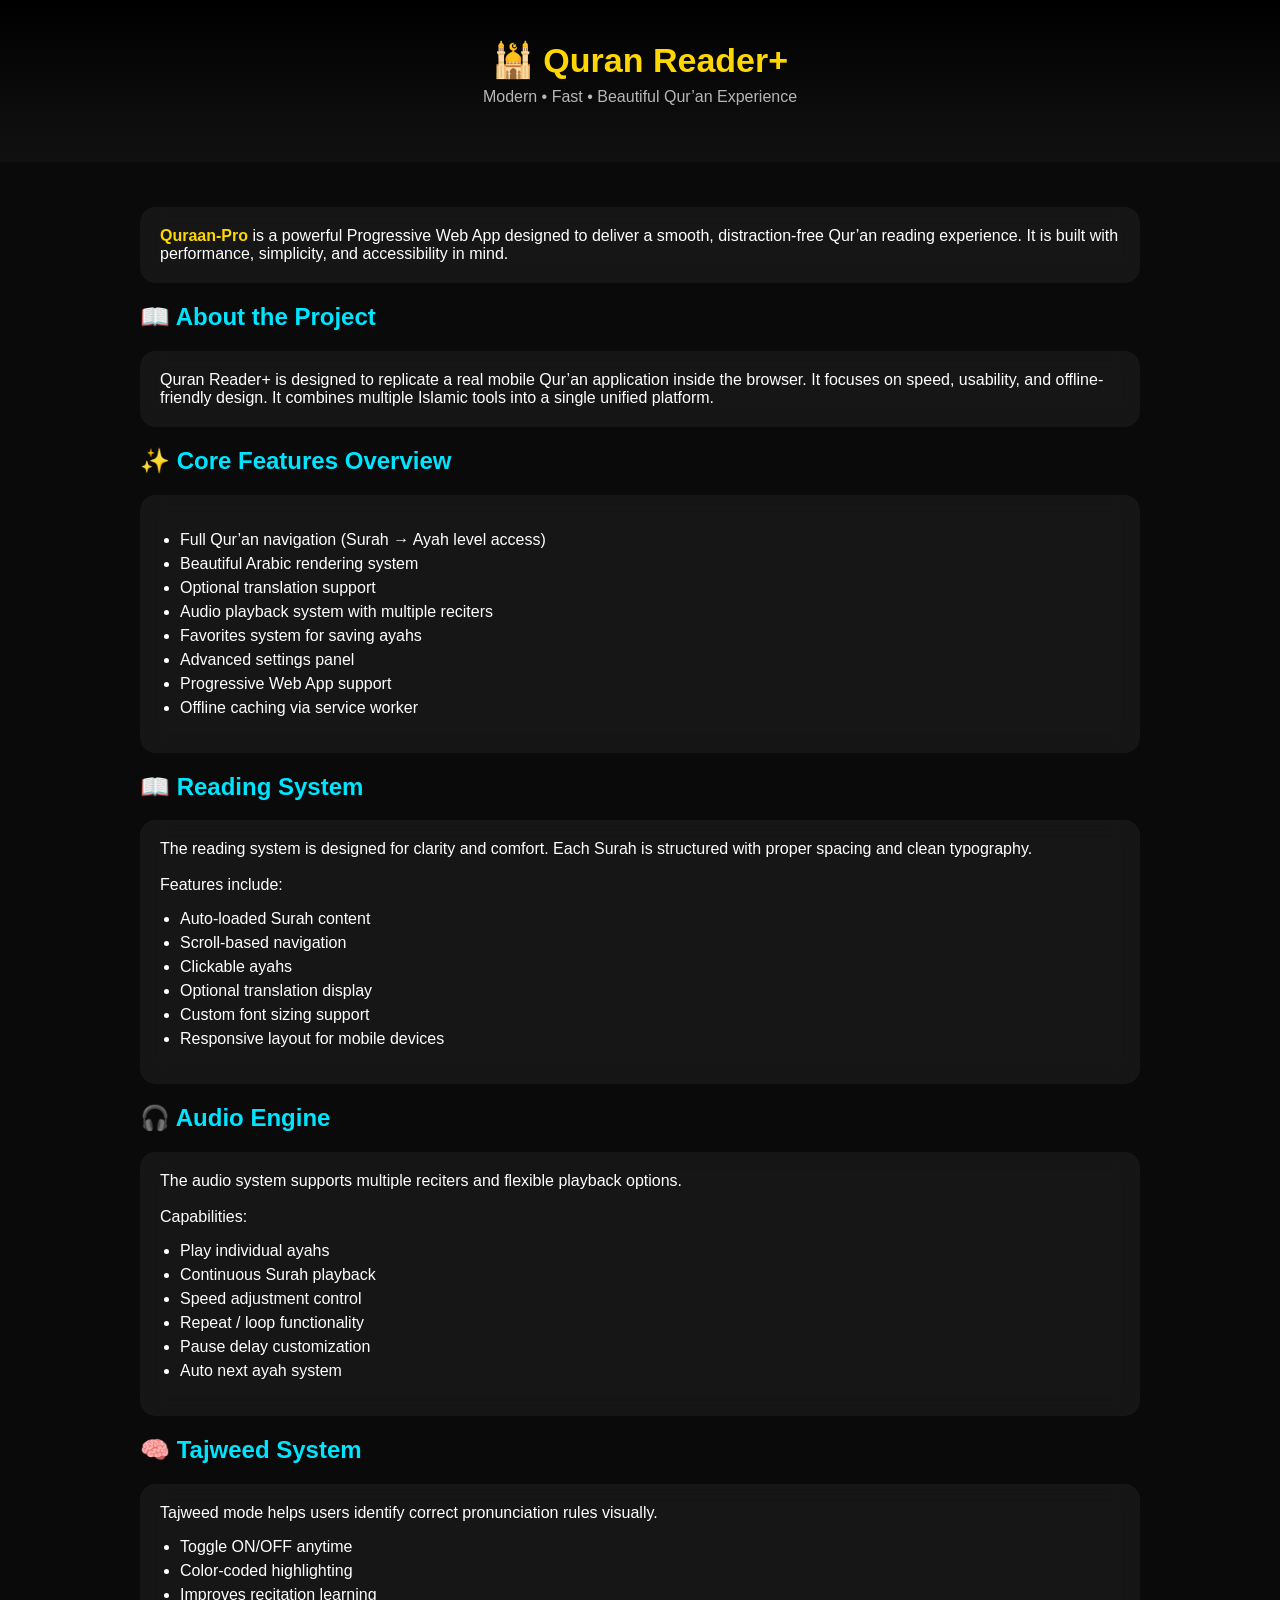
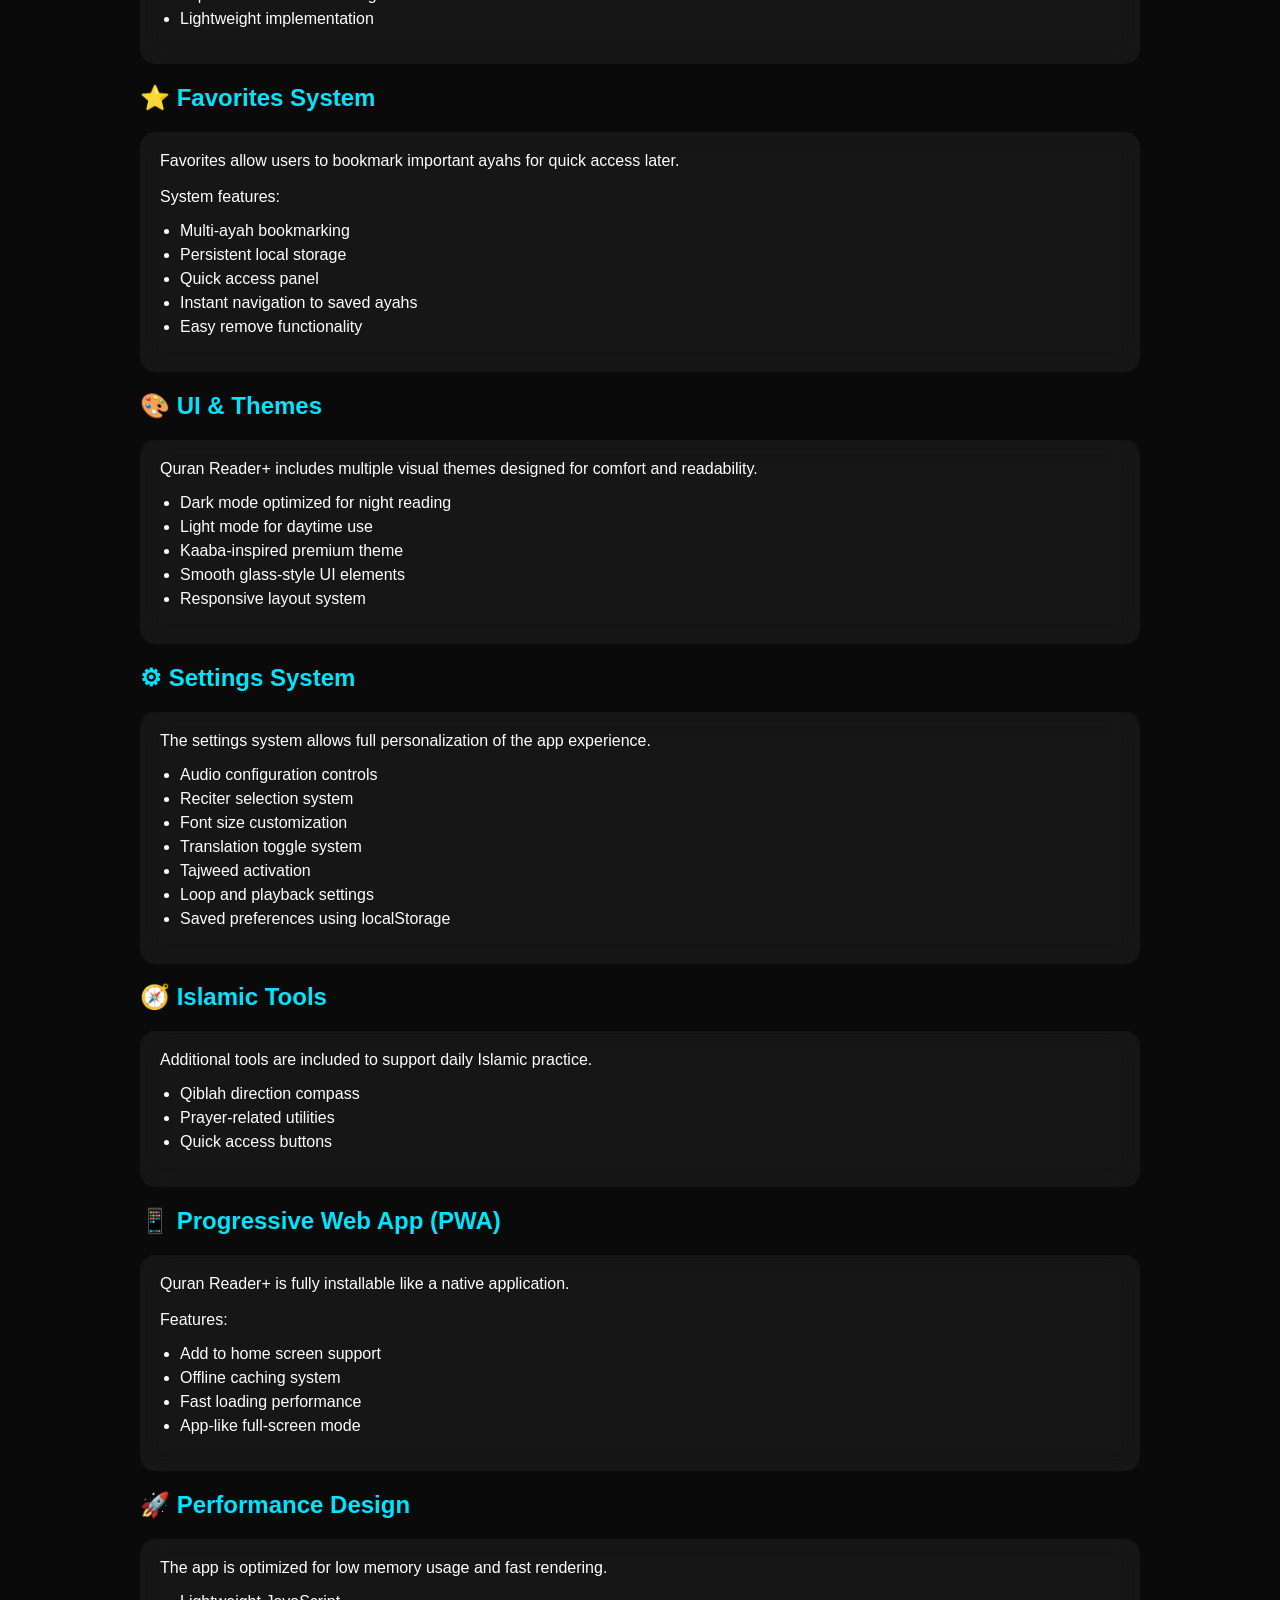
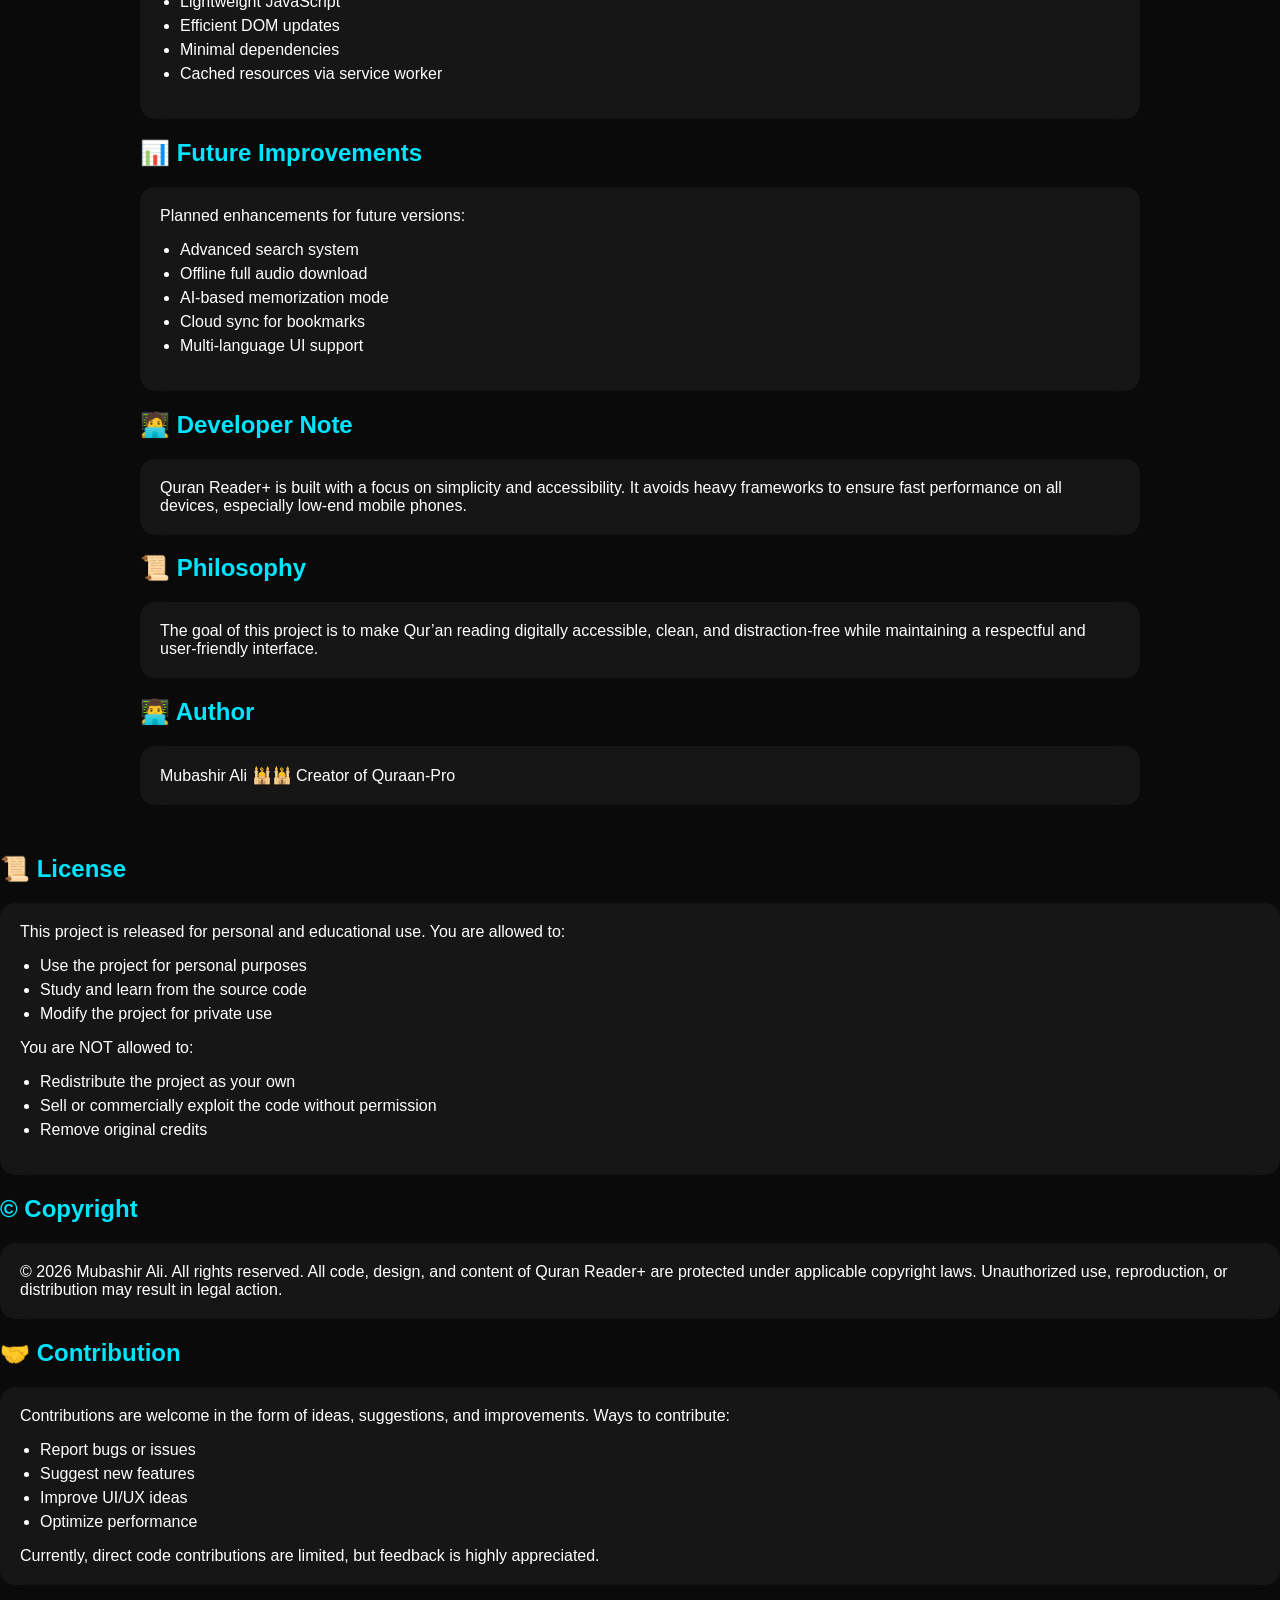
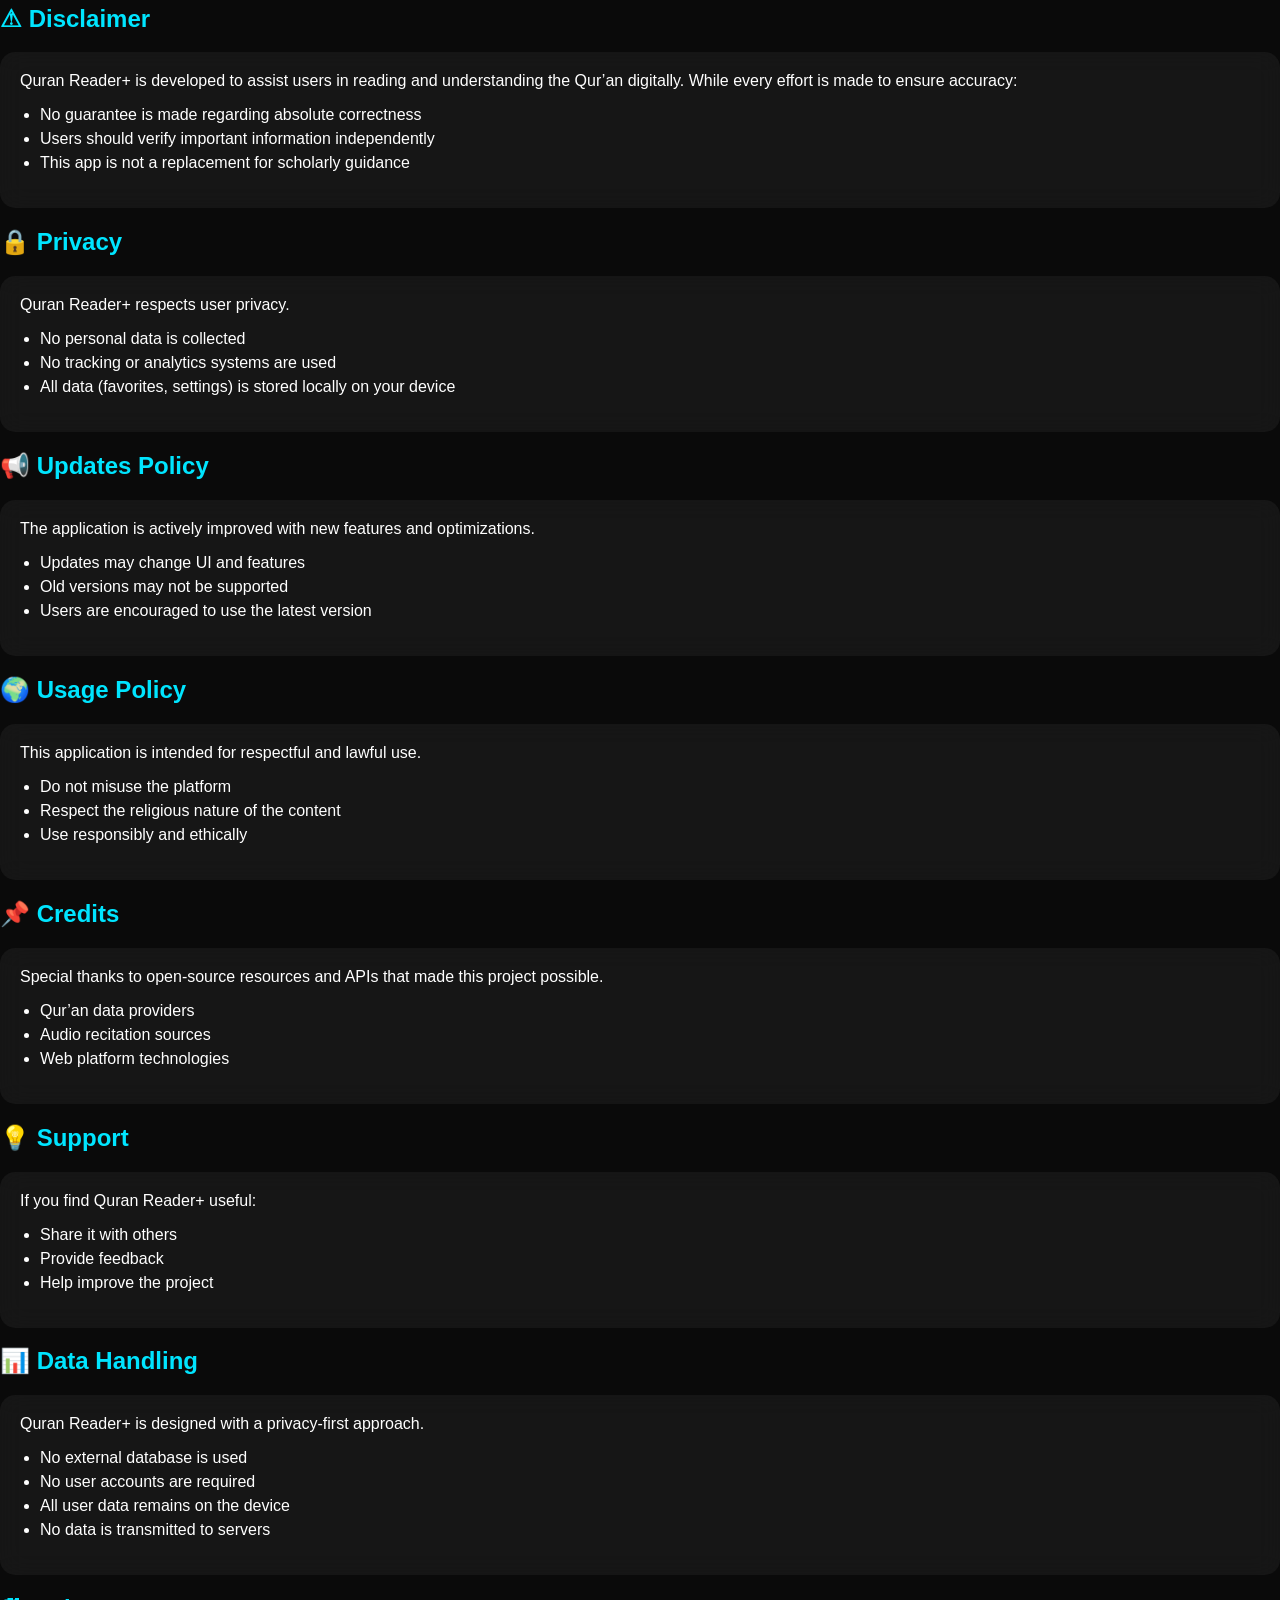
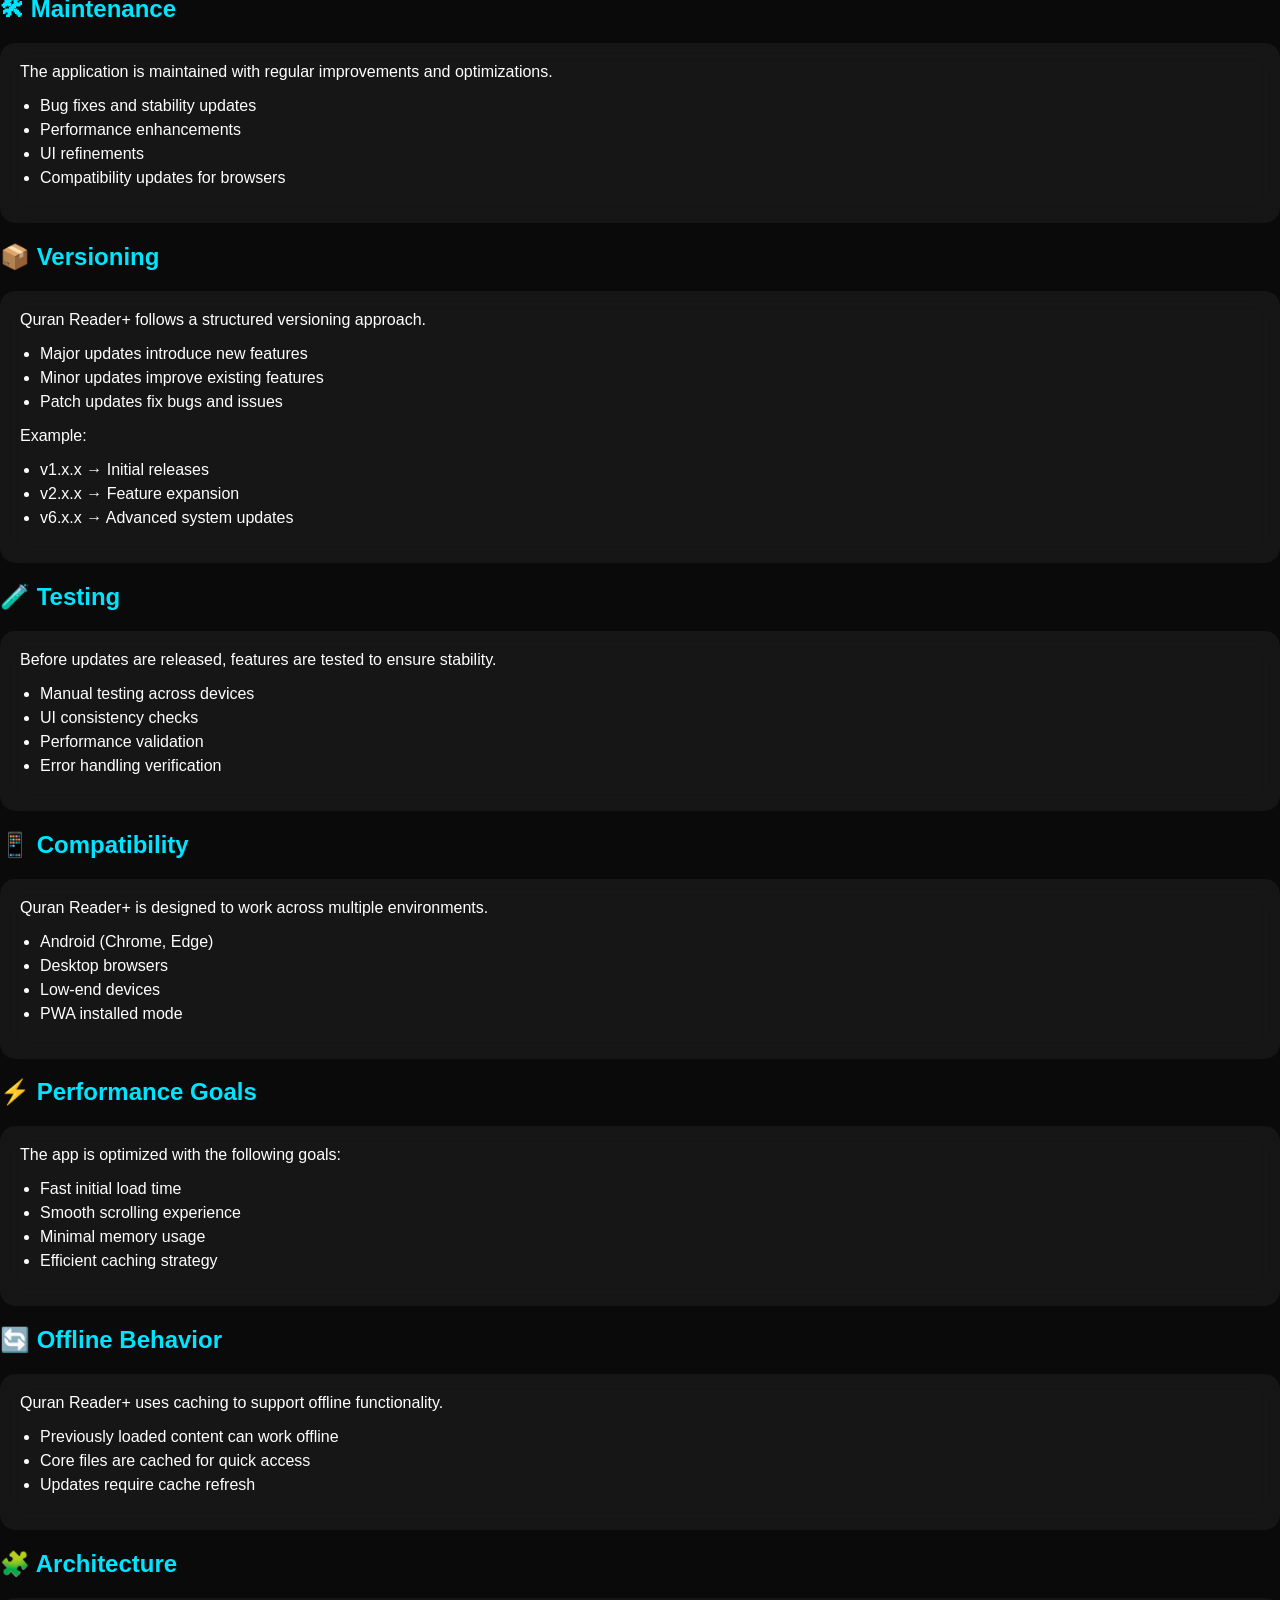
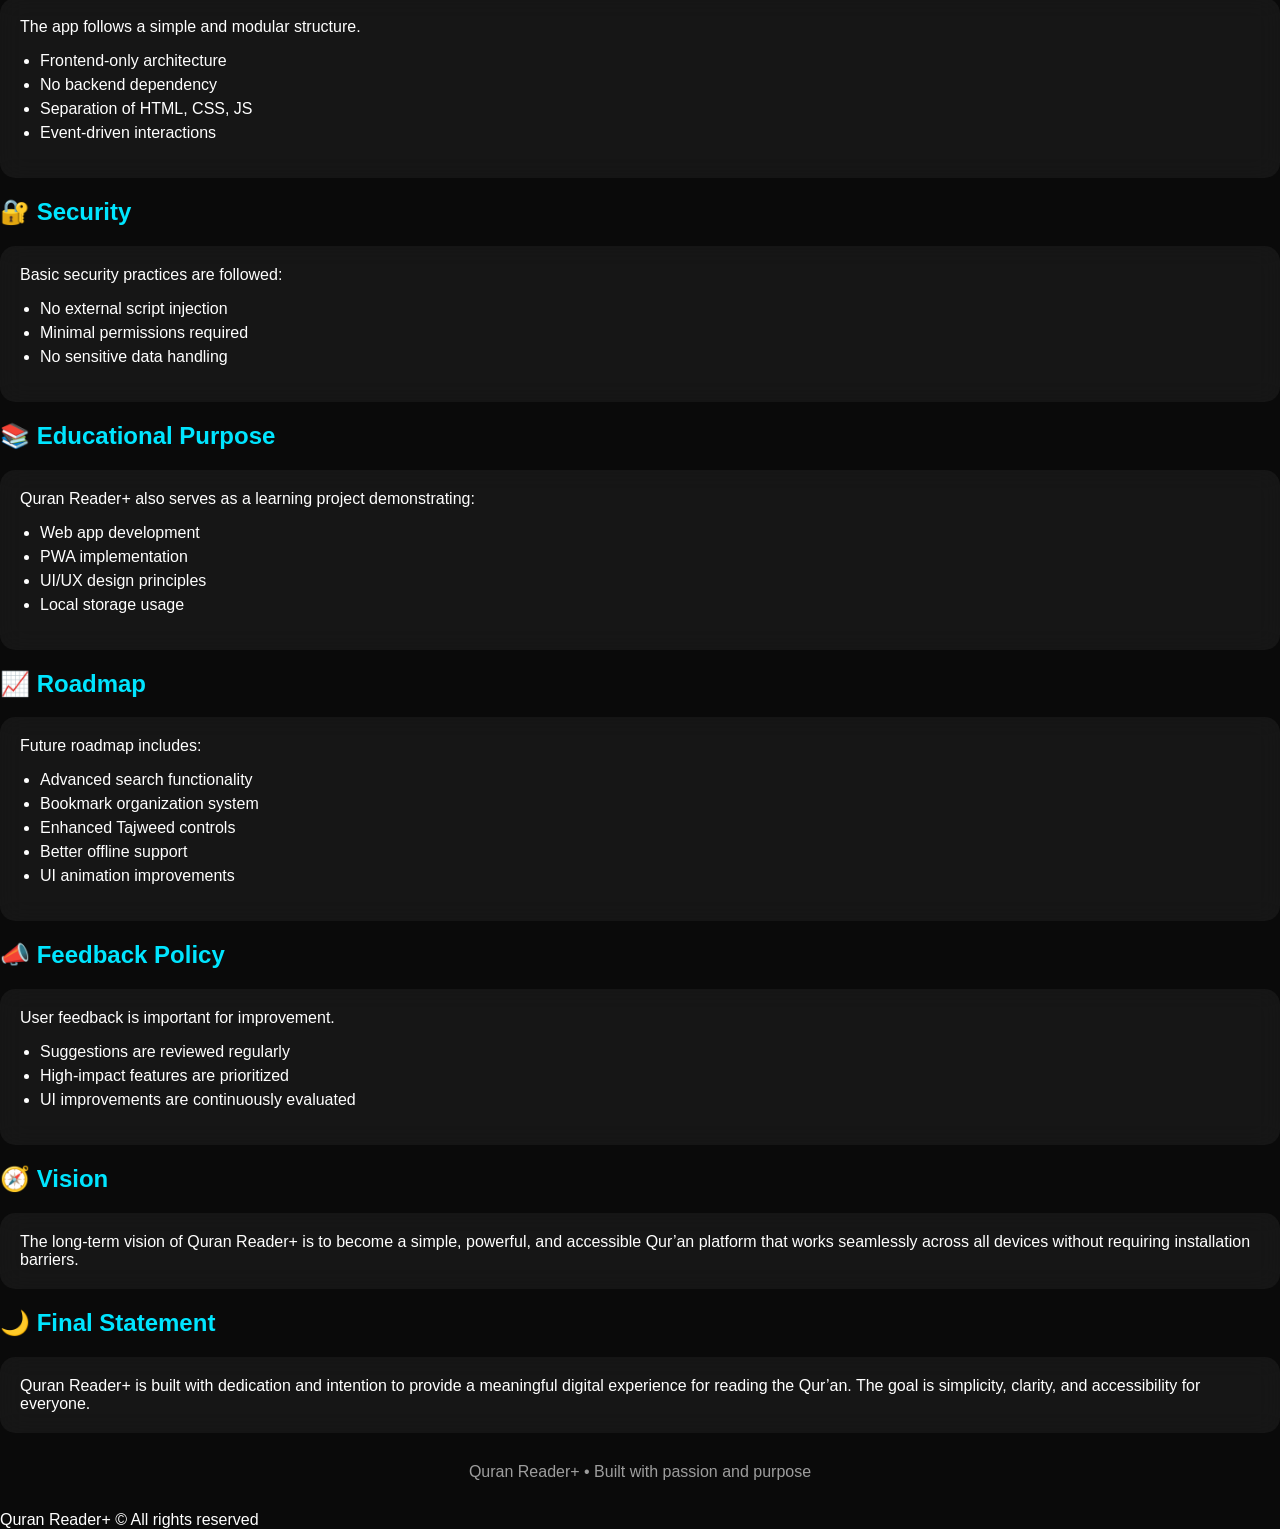
==== commit e9d043dc: "Update about.html" ====
--- a/about.html
+++ b/about.html
@@ -131,7 +131,7 @@
 <body>
 
 <header>
-<h1>🕌 Quraan-Pro</h1>
+<h1>🕌 Quran Reader+</h1>
 <p>Modern • Fast • Beautiful Qur’an Experience</p>
 </header>
 
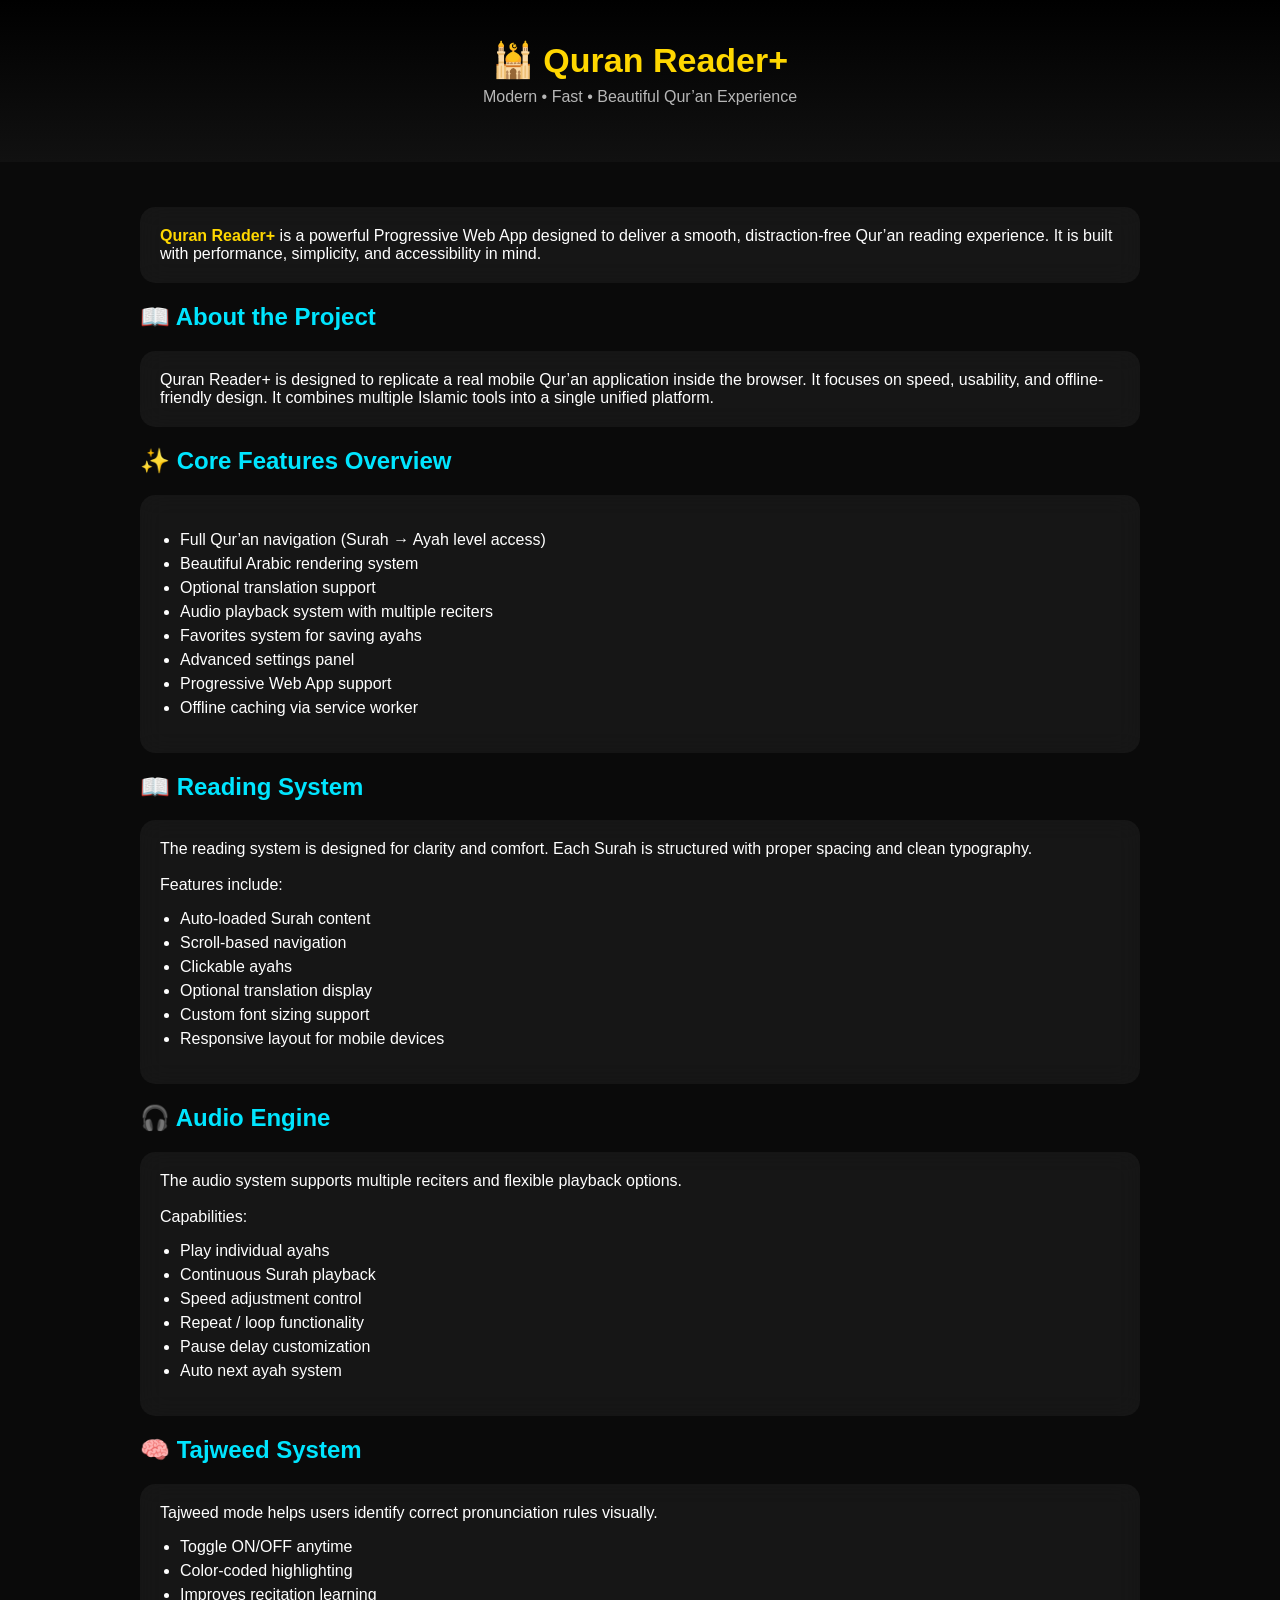
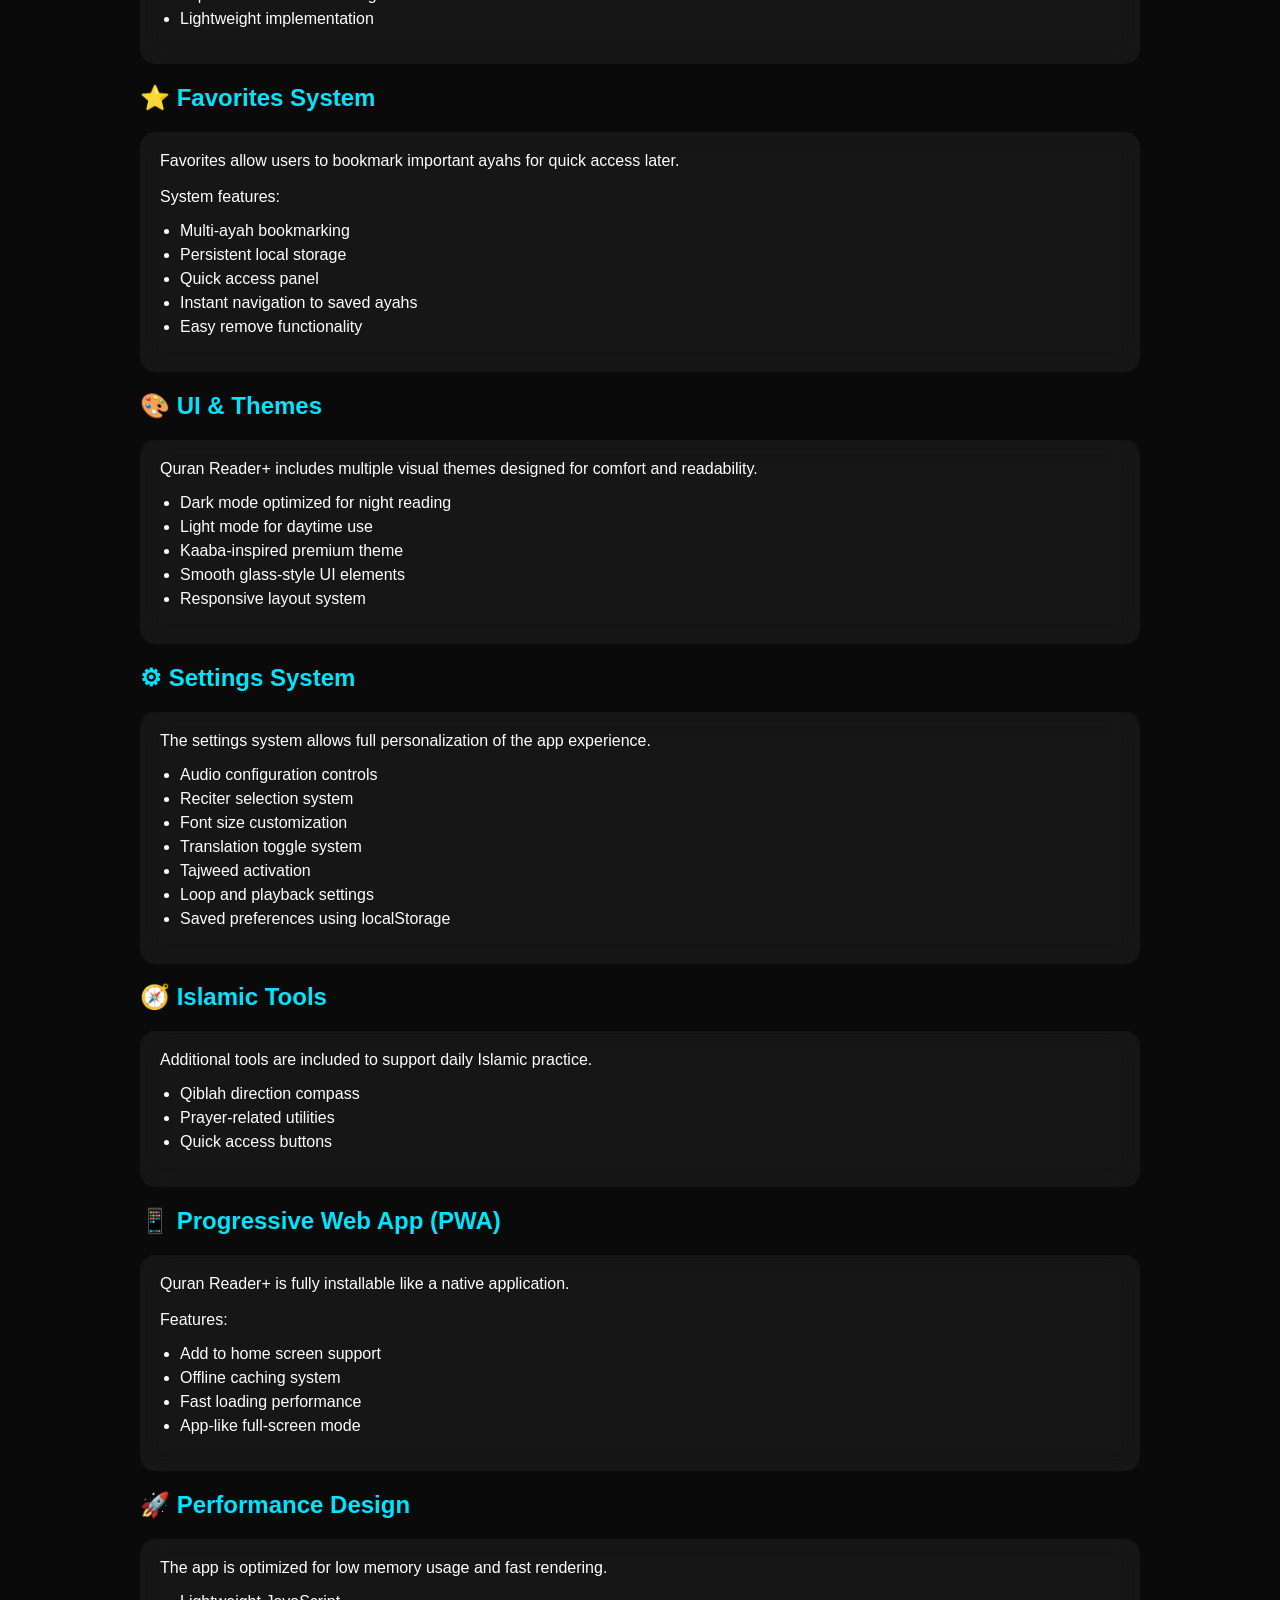
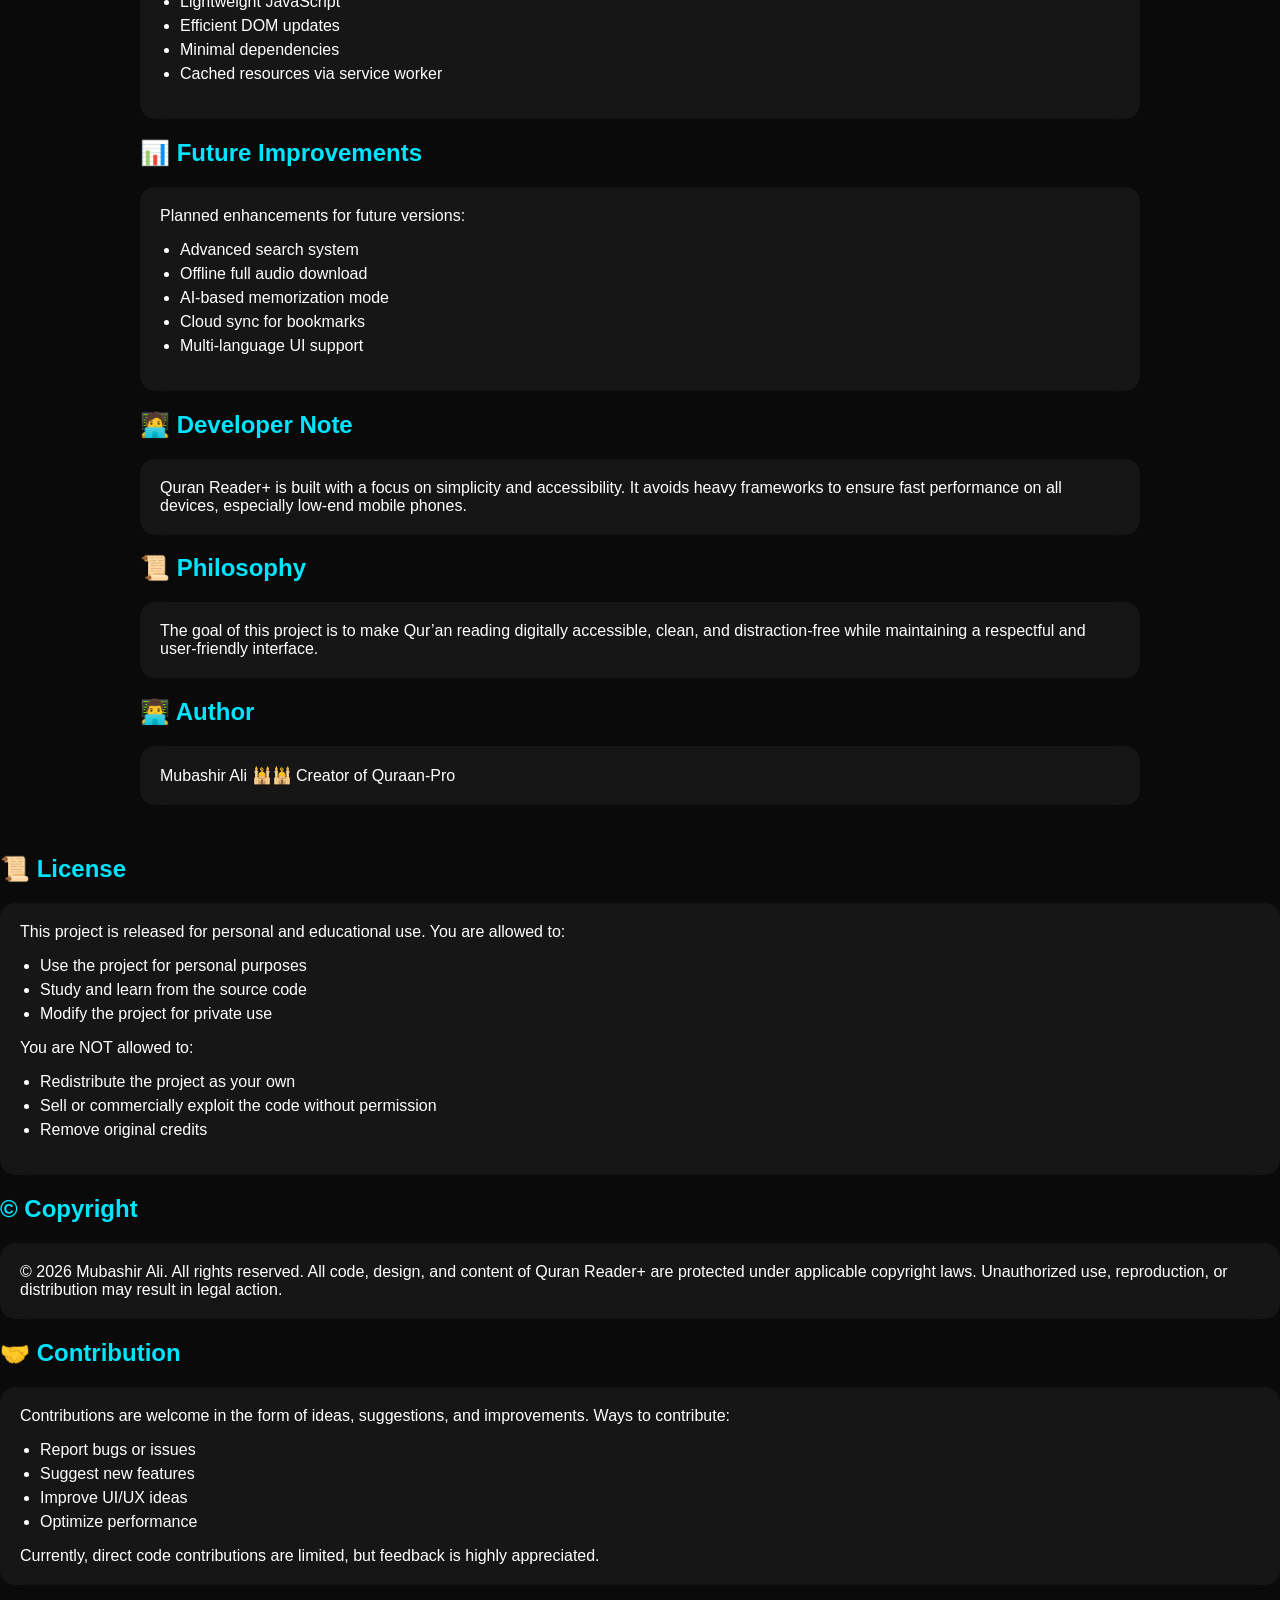
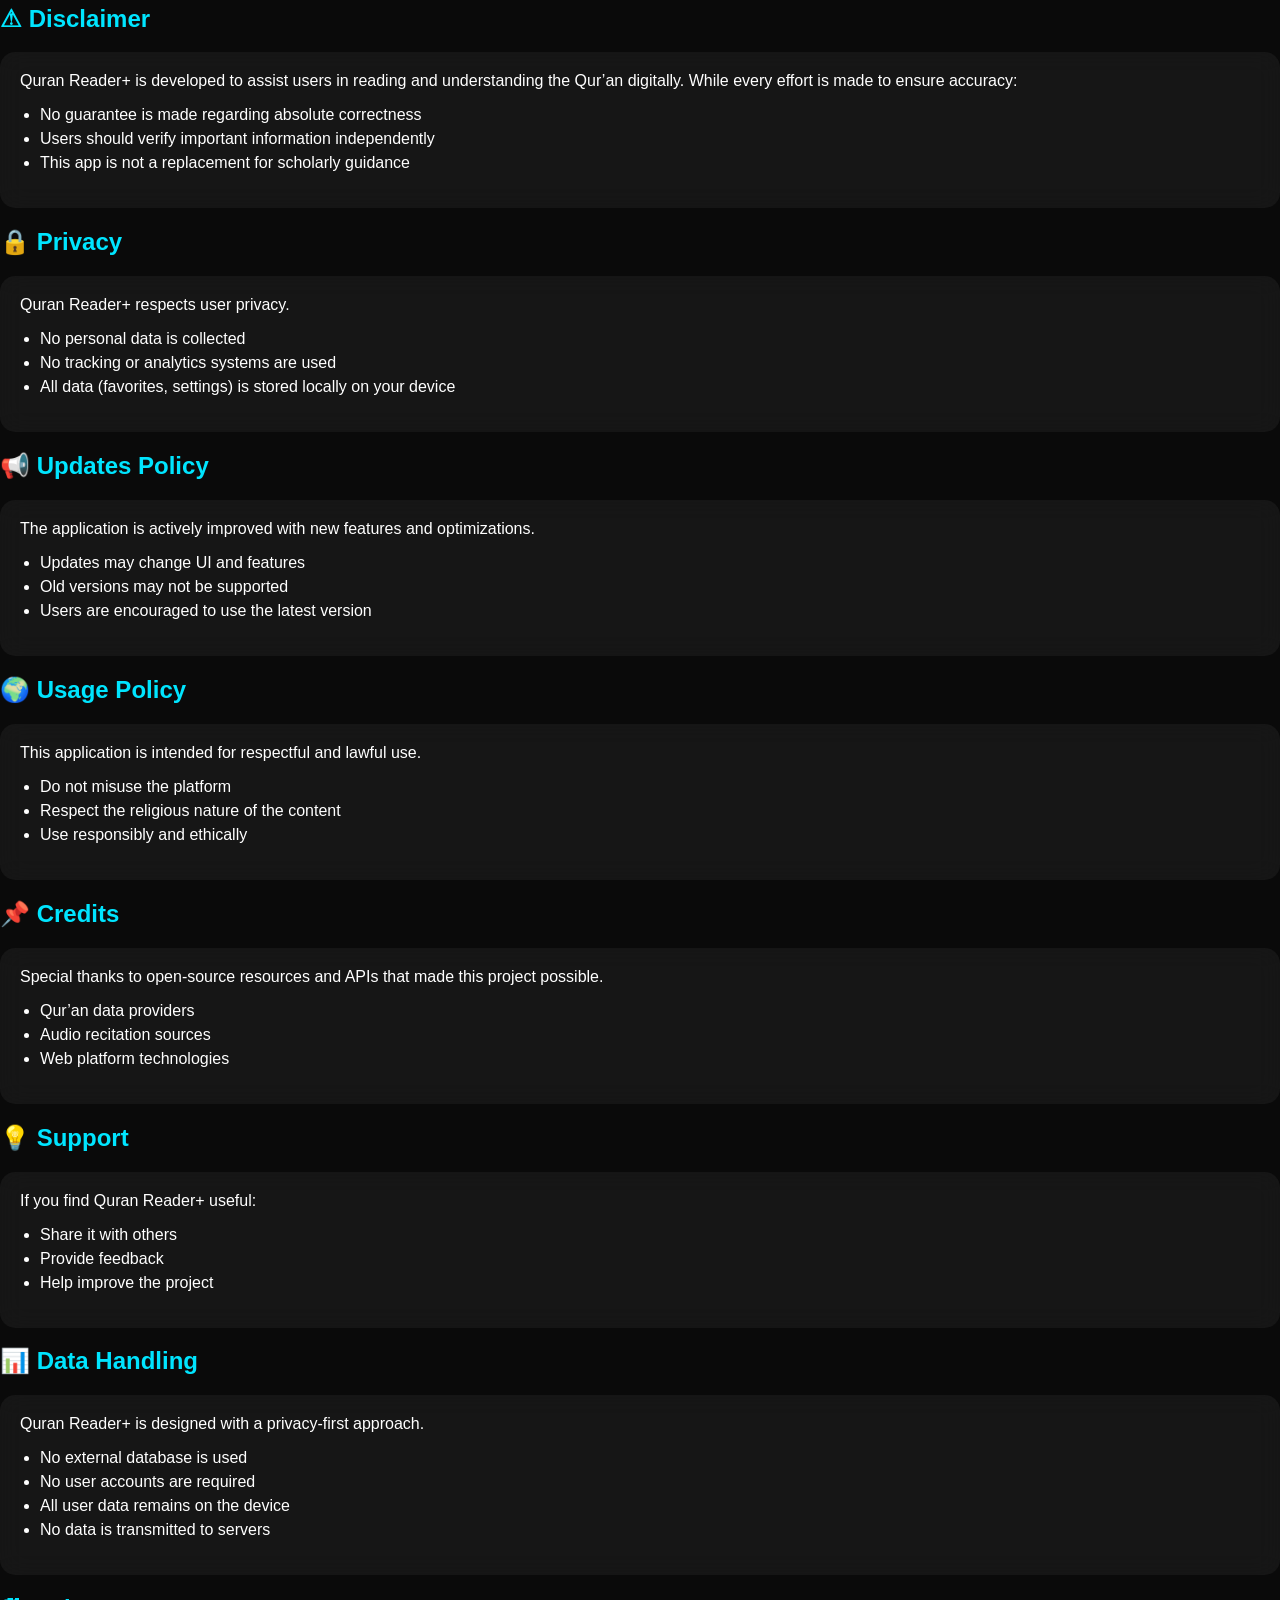
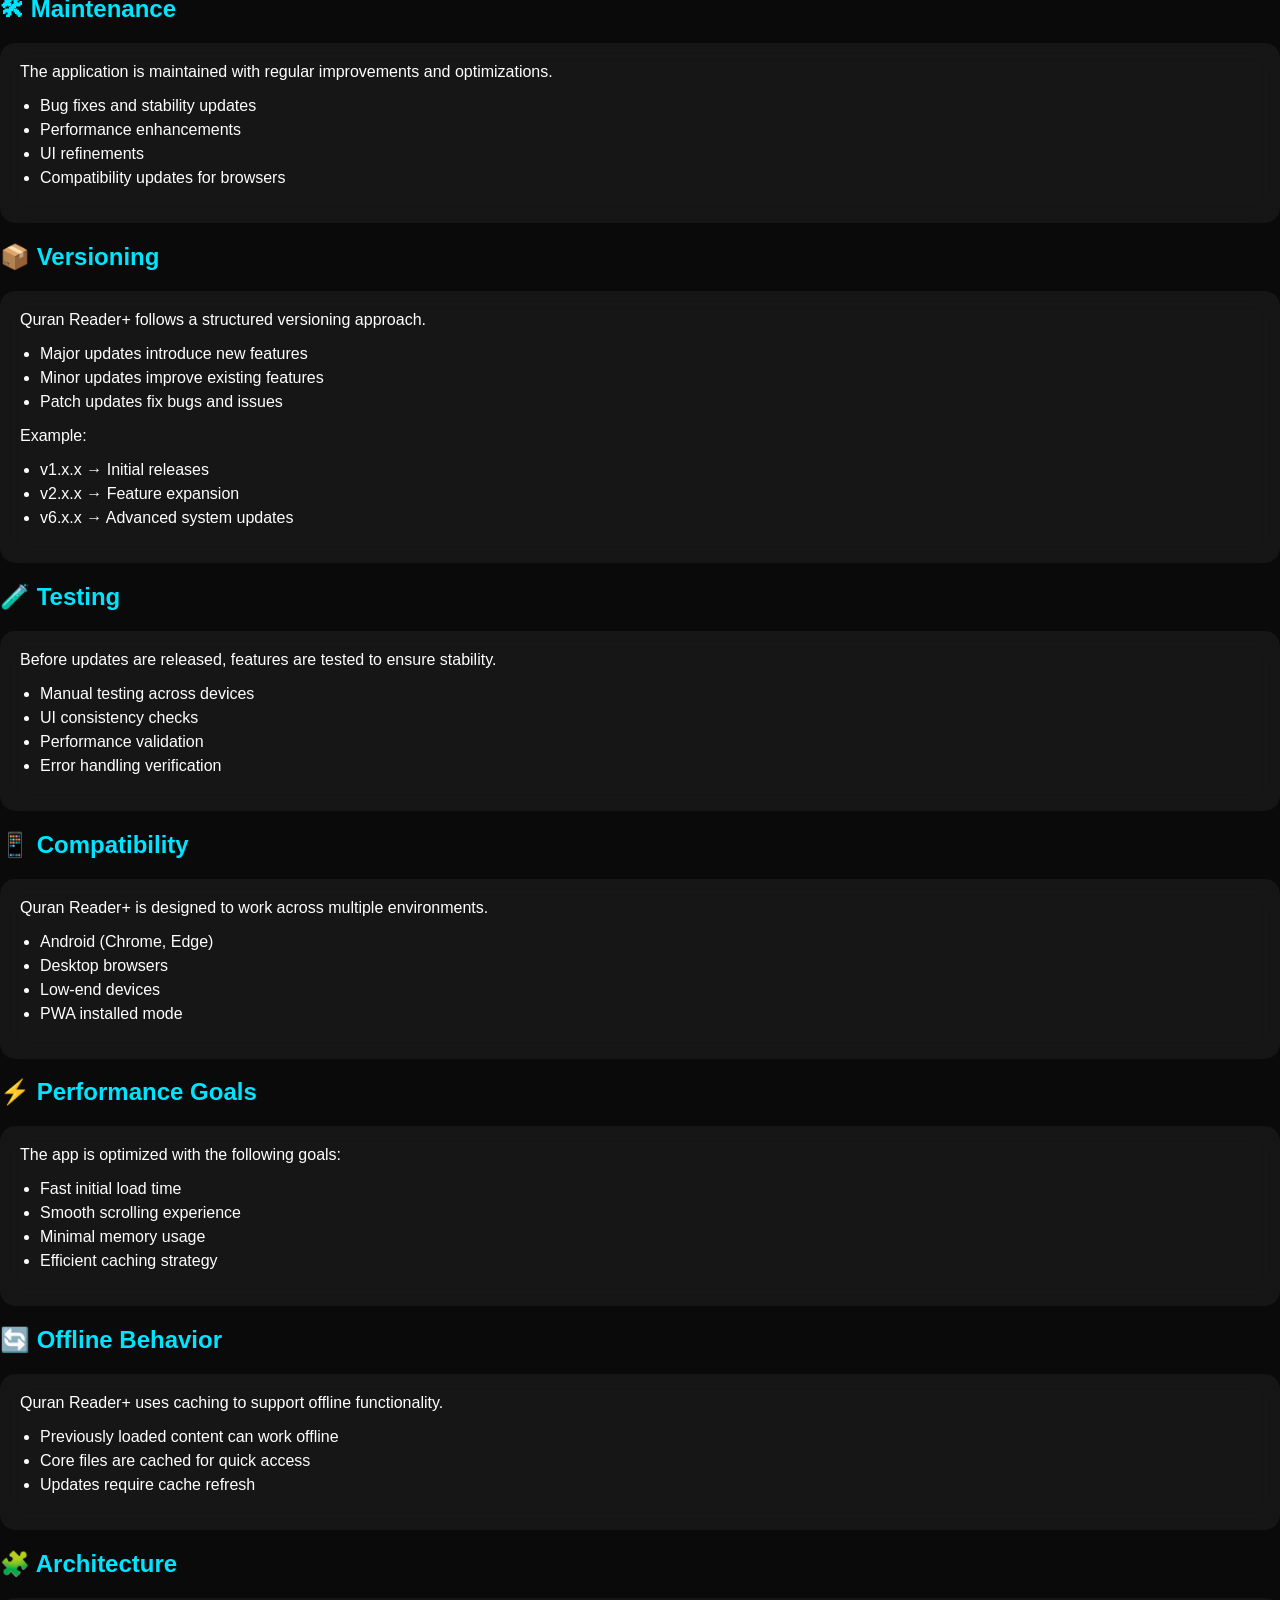
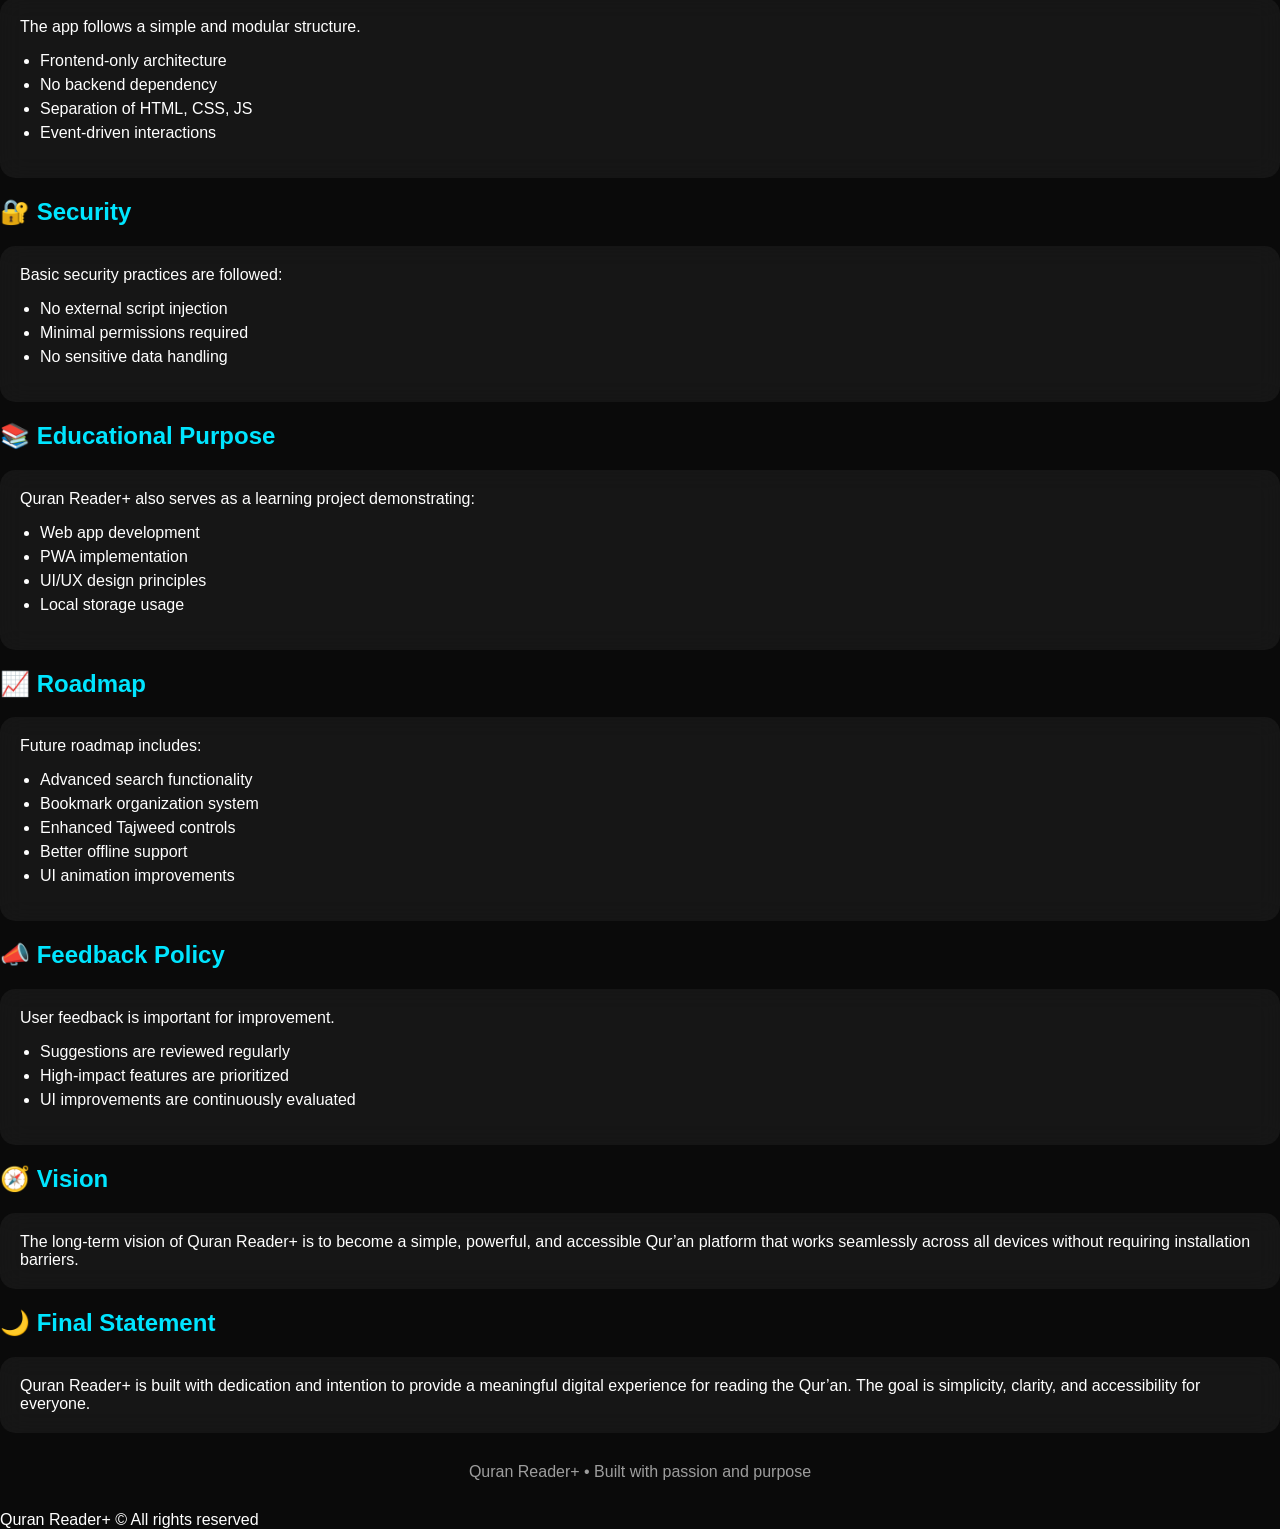
==== commit 038f4206: "Update about.html" ====
--- a/about.html
+++ b/about.html
@@ -138,7 +138,7 @@
 <div class="section">
 
 <div class="card">
-<b style="color:gold;">Quraan-Pro</b> is a powerful Progressive Web App designed to deliver a smooth, distraction-free Qur’an reading experience. It is built with performance, simplicity, and accessibility in mind.
+<b style="color:gold;">Quran Reader+</b> is a powerful Progressive Web App designed to deliver a smooth, distraction-free Qur’an reading experience. It is built with performance, simplicity, and accessibility in mind.
 </div>
 
 <h2>📖 About the Project</h2>
